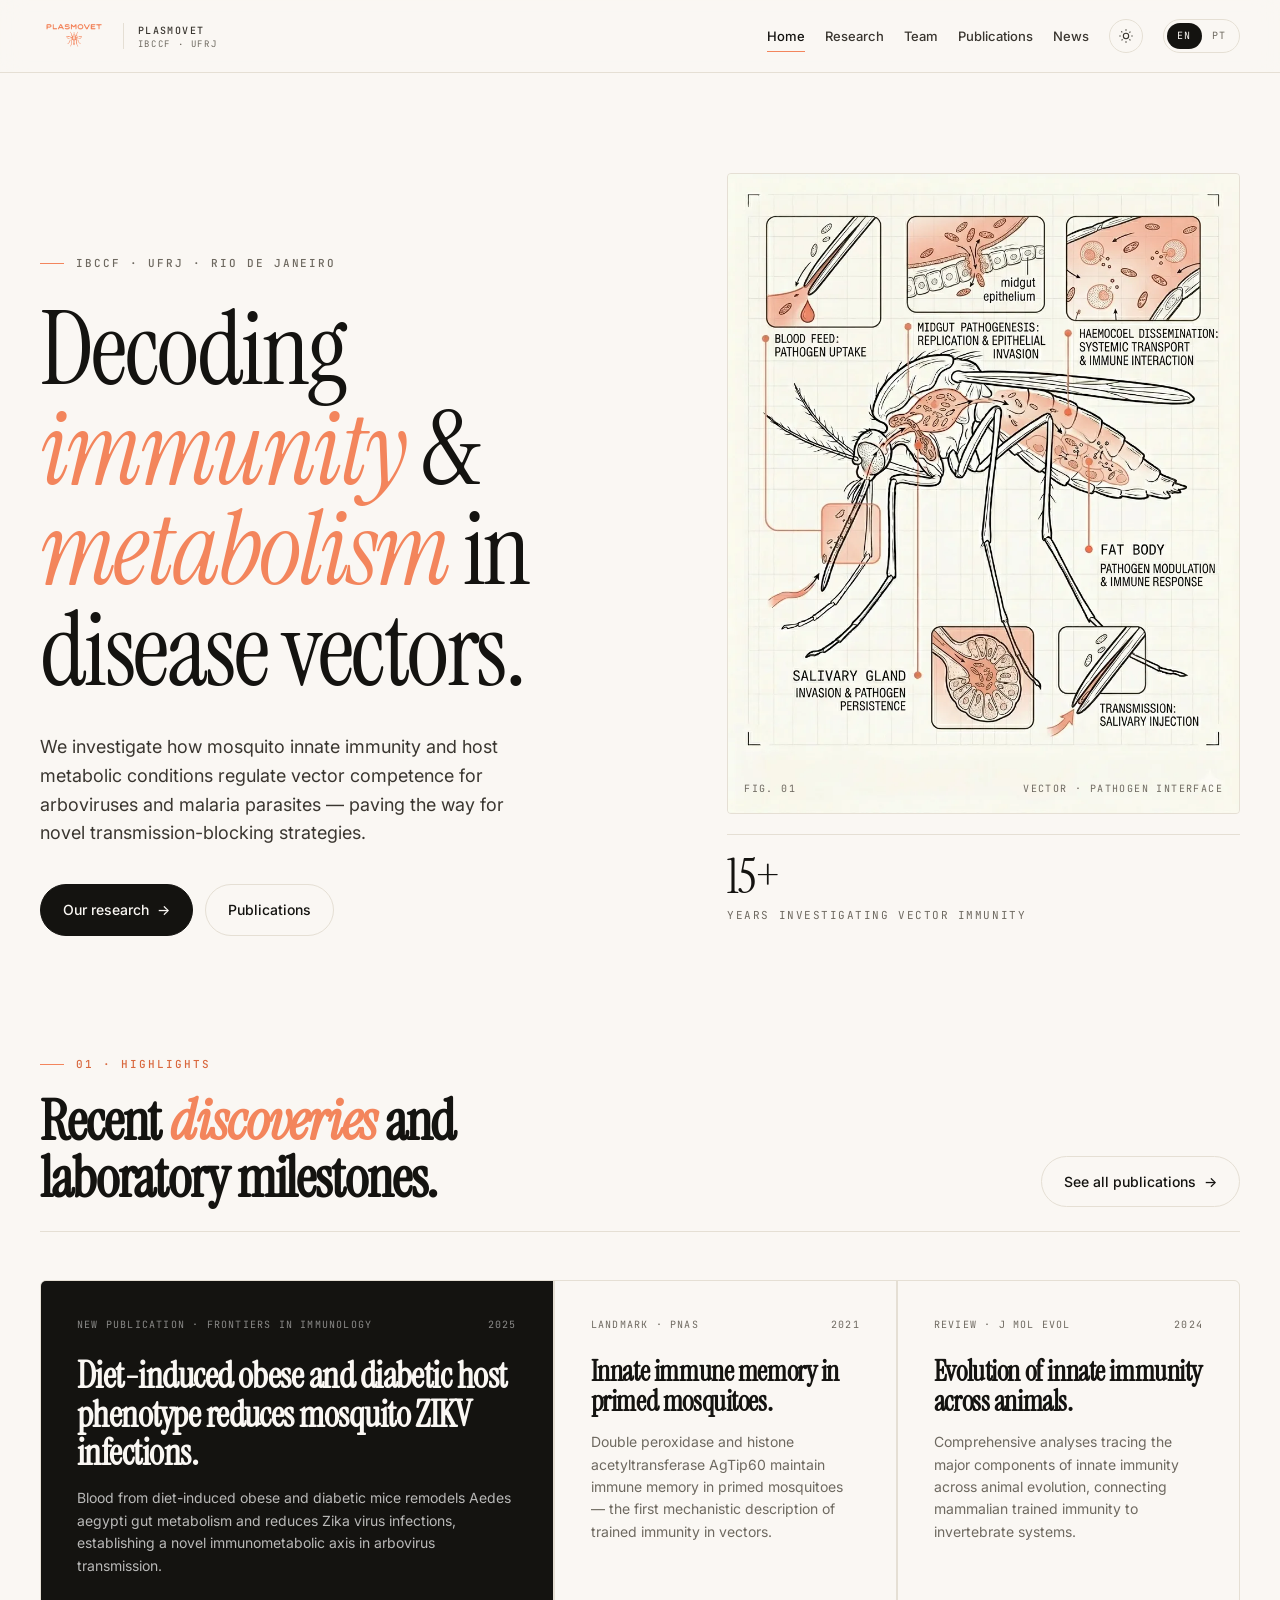
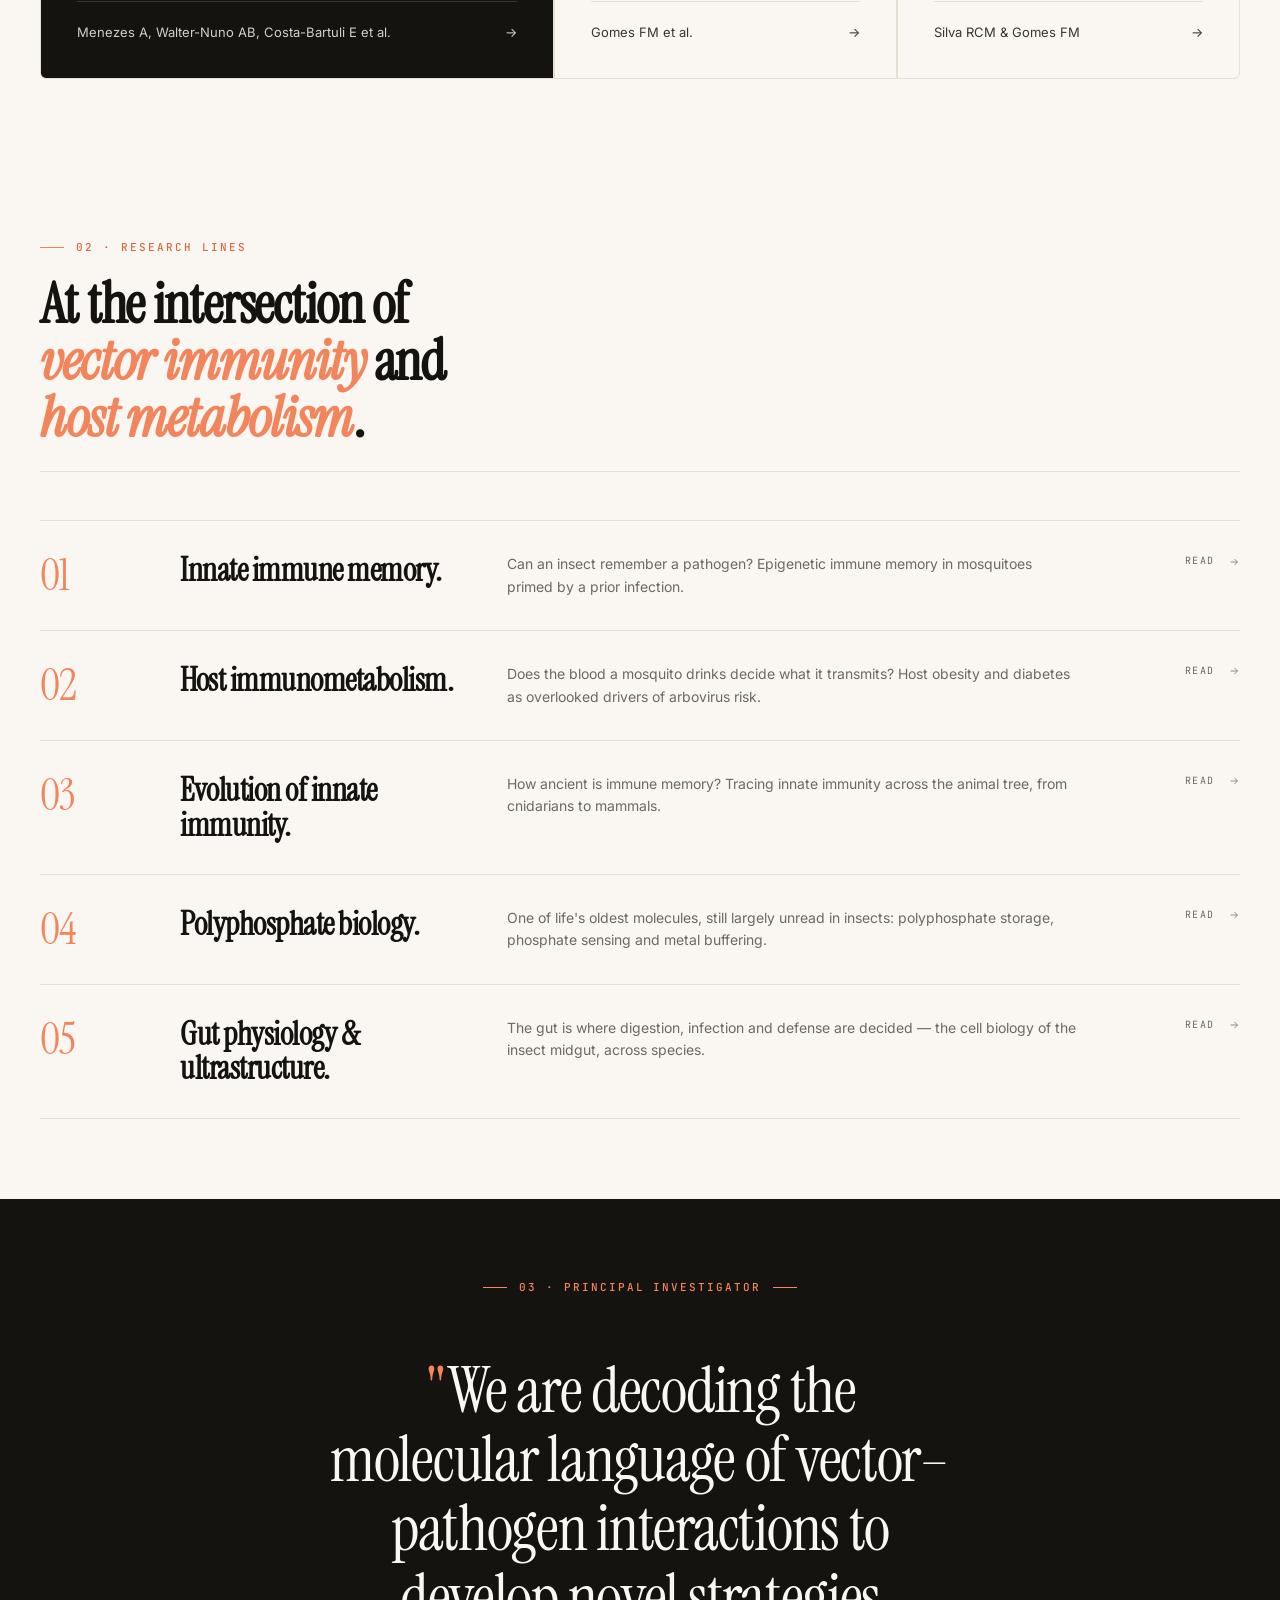
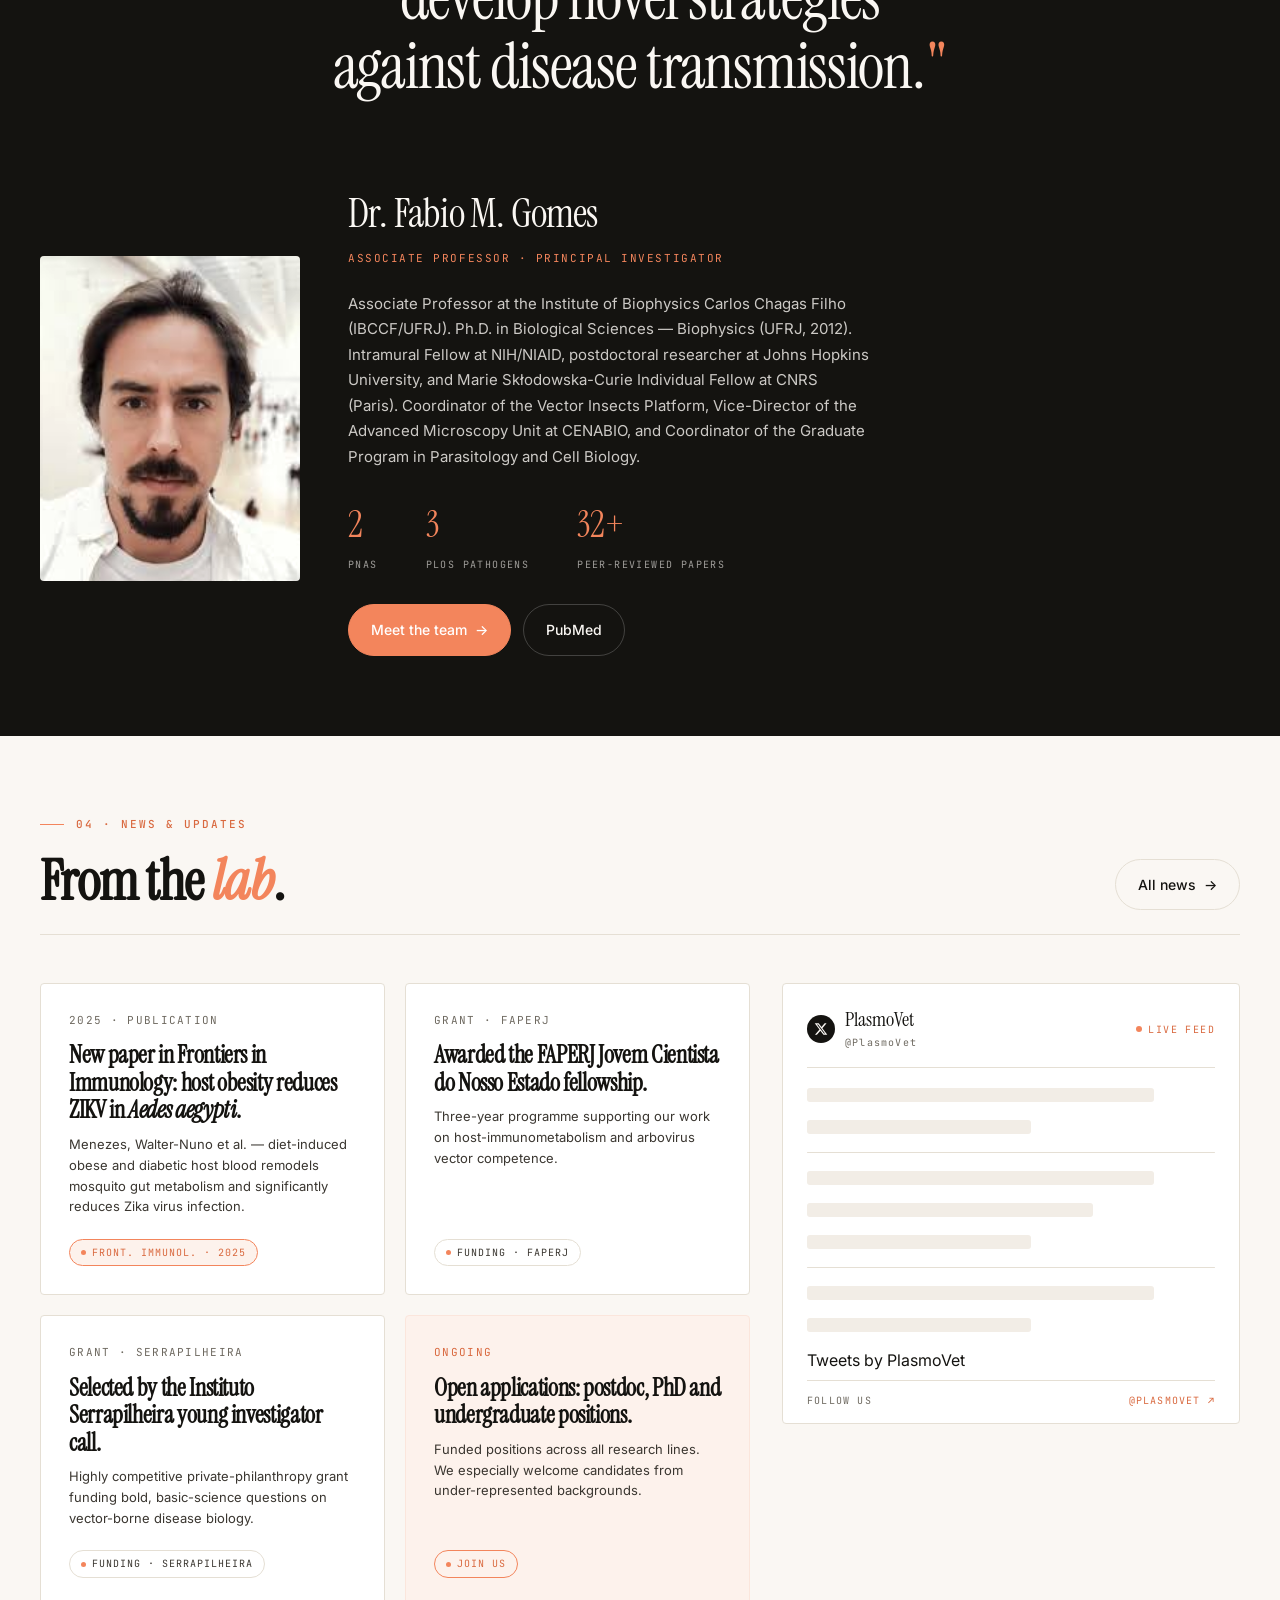
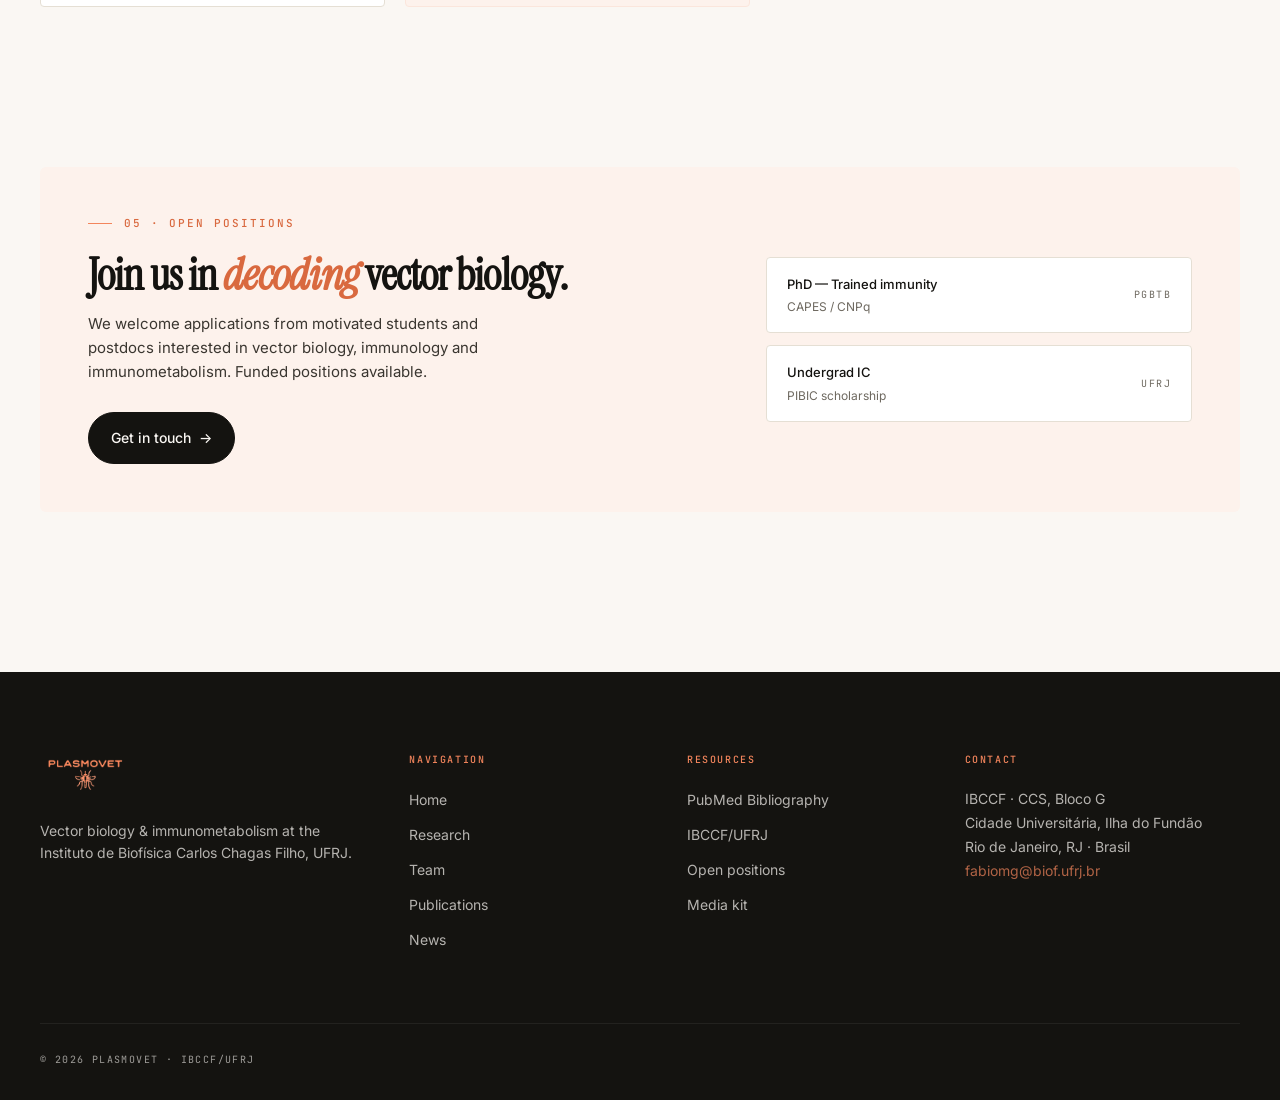
==== index.html @ 437b3b84 "Research lines: generalize to mosquitoes, add per-theme references - Replace Anopheles framing with " ====
<!DOCTYPE html>
<html lang="en">
<head>
<meta charset="utf-8"/>
<script>(function(){try{var t=localStorage.getItem('plasmovet_theme');if(t!=='light'&&t!=='dark')t=window.matchMedia('(prefers-color-scheme: dark)').matches?'dark':'light';document.documentElement.setAttribute('data-theme',t);}catch(e){}document.documentElement.classList.add('js');})();</script>
<meta name="viewport" content="width=device-width, initial-scale=1.0"/>
<title>PlasmoVet — Vector Biology & Immunometabolism</title>
<link rel="preconnect" href="https://fonts.googleapis.com">
<link rel="preconnect" href="https://fonts.gstatic.com" crossorigin>
<link href="https://fonts.googleapis.com/css2?family=Instrument+Serif:ital@0;1&family=Inter:wght@300;400;500;600;700&family=JetBrains+Mono:wght@400;500&display=swap" rel="stylesheet">
<link rel="stylesheet" href="style.css">
<style>
/* Home-specific */
.hero { padding-top: 100px; padding-bottom: 40px; }
.hero-art-inner { position: absolute; inset: 0; }
.hero-diagram { width: 100%; height: 100%; }

.highlight-grid { display: grid; grid-template-columns: 1.5fr 1fr 1fr; gap: 2px; background: var(--line); border: 1px solid var(--line); border-radius: 6px; overflow: hidden; }
.highlight-grid > * { background: var(--paper); padding: 36px; display: flex; flex-direction: column; min-height: 360px; transition: background .3s ease; }
.highlight-grid > *:hover { background: var(--card); }
.highlight-grid .major { background: var(--ink); color: var(--paper); }
.highlight-grid .major:hover { background: var(--ink); }
.highlight-grid .major .chip { color: var(--coral); border-color: rgba(255,255,255,.2); background: transparent; }
.highlight-grid .major h3 { color: var(--paper); }
.highlight-grid .meta-row { display: flex; justify-content: space-between; font-family: 'JetBrains Mono', monospace; font-size: 10px; letter-spacing: 0.12em; text-transform: uppercase; color: var(--muted); margin-bottom: 24px; }
.highlight-grid .major .meta-row { color: rgba(255,255,255,.5); }
.highlight-grid h3 { font-family: 'Instrument Serif', serif; font-size: 28px; line-height: 1.08; letter-spacing: -0.015em; margin-bottom: 14px; }
.highlight-grid .major h3 { font-size: 36px; }
.highlight-grid p { font-size: 14px; color: var(--muted); line-height: 1.6; flex: 1; }
.highlight-grid .major p { color: rgba(255,255,255,.7); }
.highlight-grid .foot { margin-top: 24px; padding-top: 20px; border-top: 1px solid var(--line); font-size: 13px; color: var(--ink-2); display: flex; justify-content: space-between; align-items: center; }
.highlight-grid .major .foot { border-color: rgba(255,255,255,.15); color: rgba(255,255,255,.8); }
@media (max-width: 960px) { .highlight-grid { grid-template-columns: 1fr; } }

/* Research strips */
.research-strips { display: flex; flex-direction: column; }
.research-strip { display: grid; grid-template-columns: 100px 1fr 2fr 120px; gap: 40px; padding: 32px 0; border-top: 1px solid var(--line); align-items: start; transition: padding .3s ease; cursor: pointer; position: relative; }
.research-strip:last-child { border-bottom: 1px solid var(--line); }
.research-strip:hover { padding-left: 12px; }
.research-strip .num { font-family: 'Instrument Serif', serif; font-size: 44px; line-height: 1; color: var(--coral); letter-spacing: -0.02em; }
.research-strip h3 { font-family: 'Instrument Serif', serif; font-size: 32px; line-height: 1.08; letter-spacing: -0.015em; }
.research-strip p { font-size: 14px; color: var(--muted); line-height: 1.6; }
.research-strip .arrow-cell { text-align: right; font-family: 'JetBrains Mono', monospace; font-size: 10px; letter-spacing: 0.14em; text-transform: uppercase; color: var(--muted); }
.research-strip .arrow-cell svg { margin-left: 6px; transition: transform .2s ease; vertical-align: middle; }
.research-strip:hover .arrow-cell svg { transform: translateX(4px); color: var(--coral); }
@media (max-width: 900px) { .research-strip { grid-template-columns: 60px 1fr; gap: 20px; } .research-strip > *:nth-child(3), .research-strip > *:nth-child(4) { grid-column: 2; } }

/* PI section */
.pi-section { background: var(--ink); color: var(--paper); position: relative; overflow: hidden; }
.pi-section .quote-big {
  font-family: 'Instrument Serif', serif;
  font-size: clamp(36px, 5vw, 64px);
  line-height: 1.08; letter-spacing: -0.02em;
  max-width: 22ch; margin: 0 auto;
  text-align: center; color: var(--paper);
  padding: 40px 0;
}
.pi-section .quote-big em { color: var(--coral); font-style: italic; }
.pi-section .quote-big::before { content: '"'; color: var(--coral); }
.pi-section .quote-big::after { content: '"'; color: var(--coral); }
.pi-grid { display: grid; grid-template-columns: 260px 1fr; gap: 48px; align-items: center; margin-top: 40px; }
@media (max-width: 720px) { .pi-grid { grid-template-columns: 1fr; } }
.pi-photo { aspect-ratio: 4/5; border-radius: 4px; overflow: hidden; background: var(--ink-2); position: relative; }
.pi-photo svg { width: 100%; height: 100%; display: block; }
.pi-info .name { font-family: 'Instrument Serif', serif; font-size: 40px; letter-spacing: -0.02em; margin-bottom: 6px; }
.pi-info .title { font-family: 'JetBrains Mono', monospace; font-size: 11px; letter-spacing: 0.14em; text-transform: uppercase; color: var(--coral); margin-bottom: 24px; }
.pi-info p { font-size: 15px; line-height: 1.7; opacity: .8; max-width: 58ch; }
.pi-info .pi-meta { display: flex; gap: 48px; margin-top: 28px; flex-wrap: wrap; }
.pi-info .pi-meta div .num { font-family: 'Instrument Serif', serif; font-size: 36px; color: var(--coral); }
.pi-info .pi-meta div .lab { font-family: 'JetBrains Mono', monospace; font-size: 10px; letter-spacing: 0.14em; text-transform: uppercase; opacity: .6; margin-top: 4px; }

/* News */
.news-layout { display: grid; grid-template-columns: 1.55fr 1fr; gap: 32px; align-items: start; }
@media (max-width: 980px) { .news-layout { grid-template-columns: 1fr; } }
.news-grid { display: grid; grid-template-columns: repeat(2, 1fr); gap: 20px; }
@media (max-width: 640px) { .news-grid { grid-template-columns: 1fr; } }
.news-card { background: var(--card); border: 1px solid var(--line); border-radius: 4px; padding: 28px; transition: all .3s ease; display: flex; flex-direction: column; min-height: 260px; }

/* Twitter embed */
.twitter-panel {
  background: var(--card);
  border: 1px solid var(--line);
  border-radius: 4px;
  padding: 24px 24px 8px;
  position: relative;
  overflow: hidden;
}
.twitter-panel .tw-head {
  display: flex; justify-content: space-between; align-items: center;
  padding-bottom: 16px; margin-bottom: 12px;
  border-bottom: 1px solid var(--line);
}
.twitter-panel .tw-handle {
  display: flex; align-items: center; gap: 10px;
}
.twitter-panel .tw-handle .tw-ico {
  width: 28px; height: 28px; border-radius: 50%;
  background: var(--ink); color: var(--paper);
  display: flex; align-items: center; justify-content: center;
}
.twitter-panel .tw-handle .tw-name {
  font-family: 'Instrument Serif', serif; font-size: 20px; line-height: 1;
}
.twitter-panel .tw-handle .tw-at {
  font-family: 'JetBrains Mono', monospace; font-size: 10px;
  letter-spacing: 0.12em; color: var(--muted); margin-top: 2px; display: block;
}
.twitter-panel .tw-live {
  display: inline-flex; align-items: center; gap: 6px;
  font-family: 'JetBrains Mono', monospace; font-size: 10px;
  letter-spacing: 0.14em; text-transform: uppercase; color: var(--coral-deep);
}
.twitter-panel .tw-live::before {
  content: ''; width: 6px; height: 6px; border-radius: 50%;
  background: var(--coral); box-shadow: 0 0 0 0 rgba(243,133,92,.6);
  animation: tw-pulse 2s ease-out infinite;
}
@keyframes tw-pulse {
  0% { box-shadow: 0 0 0 0 rgba(243,133,92,.6); }
  70% { box-shadow: 0 0 0 10px rgba(243,133,92,0); }
  100% { box-shadow: 0 0 0 0 rgba(243,133,92,0); }
}
.twitter-panel .tw-scroll {
  max-height: 560px; overflow-y: auto; overflow-x: hidden;
  margin: 0 -8px; padding: 0 8px;
  scrollbar-width: thin; scrollbar-color: var(--line) transparent;
}
.twitter-panel .tw-scroll::-webkit-scrollbar { width: 4px; }
.twitter-panel .tw-scroll::-webkit-scrollbar-thumb { background: var(--line); border-radius: 2px; }
.twitter-panel .tw-scroll twitterwidget,
.twitter-panel .tw-scroll iframe {
  max-width: 100% !important;
  width: 100% !important;
}
.twitter-panel .tw-fallback {
  padding: 20px 0; font-size: 13px; color: var(--muted); line-height: 1.6;
  text-align: center;
}
.twitter-panel .tw-foot {
  padding: 12px 0 6px;
  border-top: 1px solid var(--line);
  margin-top: 8px;
  display: flex; justify-content: space-between; align-items: center;
  font-family: 'JetBrains Mono', monospace; font-size: 10px;
  letter-spacing: 0.12em; text-transform: uppercase; color: var(--muted);
}
.twitter-panel .tw-foot a { color: var(--coral-deep); }
.twitter-panel .tw-foot a:hover { text-decoration: underline; }
/* Graceful loading skeleton */
.tw-skeleton {
  display: flex; flex-direction: column; gap: 18px; padding: 8px 0 16px;
}
.tw-skeleton .sk {
  background: var(--paper-2); border-radius: 3px; height: 14px;
  animation: sk-shimmer 1.8s ease-in-out infinite alternate;
}
.tw-skeleton .sk.short { width: 55%; }
.tw-skeleton .sk.med { width: 85%; }
.tw-skeleton .sk.hr { height: 1px; background: var(--line); animation: none; }
@keyframes sk-shimmer { from { opacity: .6; } to { opacity: 1; } }
.news-card:hover { border-color: var(--coral); transform: translateY(-2px); }
.news-card .date { font-family: 'JetBrains Mono', monospace; font-size: 11px; letter-spacing: 0.12em; text-transform: uppercase; color: var(--muted); margin-bottom: 12px; }
.news-card h4 { font-family: 'Instrument Serif', serif; font-size: 24px; line-height: 1.15; letter-spacing: -0.015em; margin-bottom: 10px; }
.news-card p { font-size: 13px; color: var(--ink-2); line-height: 1.6; }
.news-card .tag-row { margin-top: auto; padding-top: 20px; }

/* Affiliations */
.affils { display: flex; flex-wrap: wrap; justify-content: space-between; align-items: center; gap: 40px; padding: 32px 0; border-top: 1px solid var(--line); border-bottom: 1px solid var(--line); }
.affil { font-family: 'Instrument Serif', serif; font-size: 22px; color: var(--ink-2); letter-spacing: -0.01em; display: flex; flex-direction: column; gap: 2px; }
.affil small { font-family: 'JetBrains Mono', monospace; font-size: 9px; letter-spacing: 0.16em; text-transform: uppercase; color: var(--muted-2); font-weight: 500; }

/* Opportunities banner */
.opps { background: var(--coral-wash); border-radius: 6px; padding: 48px; display: grid; grid-template-columns: 1.5fr 1fr; gap: 40px; align-items: center; position: relative; overflow: hidden; }
.opps h3 { font-family: 'Instrument Serif', serif; font-size: clamp(32px, 4vw, 44px); line-height: 1.05; letter-spacing: -0.02em; }
.opps h3 em { color: var(--coral-deep); font-style: italic; }
.opps p { font-size: 15px; color: var(--ink-2); margin: 14px 0 0; line-height: 1.6; max-width: 46ch; }
.opps-list { display: flex; flex-direction: column; gap: 12px; }
.opps-list .opp { background: var(--card); padding: 16px 20px; border-radius: 4px; display: flex; justify-content: space-between; align-items: center; gap: 16px; border: 1px solid var(--line); }
.opps-list .opp .lbl { font-size: 13px; font-weight: 500; }
.opps-list .opp .loc { font-family: 'JetBrains Mono', monospace; font-size: 10px; letter-spacing: 0.14em; text-transform: uppercase; color: var(--muted); }
@media (max-width: 720px) { .opps { grid-template-columns: 1fr; padding: 32px; } }
</style>
</head>
<body>
<div id="nav-slot"></div>

<main>
  <section class="hero">
    <div class="container">
      <div class="hero-grid">
        <div>
          <div class="section-label">
            <span class="bar"></span>
            <span class="eyebrow" data-i18n-en="IBCCF · UFRJ · Rio de Janeiro" data-i18n-pt="IBCCF · UFRJ · Rio de Janeiro">IBCCF · UFRJ · Rio de Janeiro</span>
          </div>
          <h1 data-i18n-html
              data-i18n-en="Decoding <em>immunity</em> &amp; <em>metabolism</em> in disease vectors."
              data-i18n-pt="Decifrando <em>imunidade</em> e <em>metabolismo</em> em vetores de doenças.">
            Decoding <em>immunity</em> &amp; <em>metabolism</em> in disease vectors.
          </h1>
          <p class="lede"
             data-i18n-en="We investigate how mosquito innate immunity and host metabolic conditions regulate vector competence for arboviruses and malaria parasites — paving the way for novel transmission-blocking strategies."
             data-i18n-pt="Investigamos como a imunidade inata de mosquitos e as condições metabólicas do hospedeiro regulam a competência vetorial para arbovírus e parasitas da malária — abrindo caminho para novas estratégias de bloqueio de transmissão.">
            We investigate how mosquito innate immunity and host metabolic conditions regulate vector competence for arboviruses and malaria parasites — paving the way for novel transmission-blocking strategies.
          </p>
          <div class="hero-actions">
            <a href="research.html" class="btn btn-primary">
              <span data-i18n-en="Our research" data-i18n-pt="Nossa pesquisa">Our research</span>
              <span class="arrow">→</span>
            </a>
            <a href="publications.html" class="btn btn-ghost">
              <span data-i18n-en="Publications" data-i18n-pt="Publicações">Publications</span>
            </a>
          </div>
        </div>
        <div class="hero-meta">
          <div class="hero-art grain">
            <div class="hero-art-inner">
              <picture>
                <source srcset="assets/hero-mosquito.webp" type="image/webp"/>
                <img src="assets/hero-mosquito.png" alt="Vector–pathogen interface illustration" class="hero-diagram" width="800" height="1000" fetchpriority="high" style="width:100%;height:100%;object-fit:cover;object-position:center;display:block"/>
              </picture>
            </div>
            <div class="caption">
              <span>FIG. 01</span>
              <span>VECTOR · PATHOGEN INTERFACE</span>
            </div>
          </div>
          <div class="hero-stat">
            <div class="num">15+</div>
            <div class="label" data-i18n-en="Years investigating vector immunity" data-i18n-pt="Anos estudando imunidade de vetores">YEARS INVESTIGATING INSECT BIOLOGY AND IMMUNITY</div>
          </div>
        </div>
      </div>
    </div>
  </section>

  <!-- Affiliations -->
  <!-- Recent highlights -->
  <section>
    <div class="container">
      <div class="section-head">
        <div>
          <div class="section-label"><span class="bar"></span><span class="eyebrow coral" data-i18n-en="01 · Highlights" data-i18n-pt="01 · Destaques">01 · Highlights</span></div>
          <h2 data-i18n-html data-i18n-en="Recent <em>discoveries</em> and laboratory milestones." data-i18n-pt="Descobertas <em>recentes</em> e marcos do laboratório.">Recent <em>discoveries</em> and laboratory milestones.</h2>
        </div>
        <div class="right">
          <a href="publications.html" class="btn btn-ghost">
            <span data-i18n-en="See all publications" data-i18n-pt="Ver todas">See all publications</span>
            <span class="arrow">→</span>
          </a>
        </div>
      </div>

      <div class="highlight-grid">
        <article class="major">
          <div class="meta-row">
            <span>New publication · Frontiers in Immunology</span>
            <span>2025</span>
          </div>
          <h3 data-i18n-en="Diet-induced obese and diabetic host phenotype reduces mosquito ZIKV infections." data-i18n-pt="Fenótipo obeso e diabético induzido por dieta reduz infecções por ZIKV em mosquitos.">Diet-induced obese and diabetic host phenotype reduces mosquito ZIKV infections.</h3>
          <p data-i18n-en="Blood from diet-induced obese and diabetic mice remodels Aedes aegypti gut metabolism and reduces Zika virus infections, establishing a novel immunometabolic axis in arbovirus transmission."
             data-i18n-pt="O sangue de camundongos obesos e diabéticos remodela o metabolismo intestinal de Aedes aegypti e reduz infecções por Zika, estabelecendo um eixo imunometabólico inédito na transmissão.">Blood from diet-induced obese and diabetic mice remodels Aedes aegypti gut metabolism and reduces Zika virus infections, establishing a novel immunometabolic axis in arbovirus transmission.</p>
          <div class="foot">
            <span>Menezes A, Walter-Nuno AB, Costa-Bartuli E et al.</span>
            <span class="arrow">→</span>
          </div>
        </article>

        <article>
          <div class="meta-row">
            <span>Landmark · PNAS</span>
            <span>2021</span>
          </div>
          <h3 data-i18n-en="Innate immune memory in primed mosquitoes." data-i18n-pt="Memória imune inata em mosquitos sensibilizados.">Innate immune memory in primed mosquitoes.</h3>
          <p data-i18n-en="Double peroxidase and histone acetyltransferase AgTip60 maintain immune memory in primed mosquitoes — the first mechanistic description of trained immunity in vectors."
             data-i18n-pt="Dupla peroxidase e a histona acetiltransferase AgTip60 mantêm memória imune em mosquitos sensibilizados — a primeira descrição mecanística de imunidade treinada em vetores.">Double peroxidase and histone acetyltransferase AgTip60 maintain immune memory in primed mosquitoes — the first mechanistic description of trained immunity in vectors.</p>
          <div class="foot">
            <span>Gomes FM et al.</span>
            <span class="arrow">→</span>
          </div>
        </article>

        <article>
          <div class="meta-row">
            <span>Review · J Mol Evol</span>
            <span>2024</span>
          </div>
          <h3 data-i18n-en="Evolution of innate immunity across animals." data-i18n-pt="Evolução da imunidade inata nos animais.">Evolution of innate immunity across animals.</h3>
          <p data-i18n-en="Comprehensive analyses tracing the major components of innate immunity across animal evolution, connecting mammalian trained immunity to invertebrate systems."
             data-i18n-pt="Análises abrangentes rastreando os principais componentes da imunidade inata na evolução animal, conectando imunidade treinada mamária a sistemas de invertebrados.">Comprehensive analyses tracing the major components of innate immunity across animal evolution, connecting mammalian trained immunity to invertebrate systems.</p>
          <div class="foot">
            <span>Silva RCM & Gomes FM</span>
            <span class="arrow">→</span>
          </div>
        </article>
      </div>
    </div>
  </section>

  <!-- Research strips -->
  <section>
    <div class="container">
      <div class="section-head">
        <div>
          <div class="section-label"><span class="bar"></span><span class="eyebrow coral" data-i18n-en="02 · Research lines" data-i18n-pt="02 · Linhas de pesquisa">02 · Research lines</span></div>
          <h2 data-i18n-html data-i18n-en="At the intersection of <em>vector immunity</em> and <em>host metabolism</em>." data-i18n-pt="Na intersecção entre <em>imunidade vetorial</em> e <em>metabolismo do hospedeiro</em>.">At the intersection of <em>vector immunity</em> and <em>host metabolism</em>.</h2>
        </div>
      </div>

      <div class="research-strips">
        <a href="research.html" class="research-strip">
          <div class="num">01</div>
          <h3 data-i18n-en="Innate immune memory." data-i18n-pt="Memória imune inata.">Innate immune memory.</h3>
          <p data-i18n-en="Can an insect remember a pathogen? Epigenetic immune memory in mosquitoes primed by a prior infection."
             data-i18n-pt="Um inseto pode lembrar de um patógeno? Memória imune epigenética em mosquitos após uma infecção prévia.">Can an insect remember a pathogen? Epigenetic immune memory in mosquitoes primed by a prior infection.</p>
          <div class="arrow-cell"><span data-i18n-en="Read" data-i18n-pt="Ler">Read</span> <svg width="12" height="12" viewBox="0 0 24 24" fill="none" stroke="currentColor" stroke-width="1.5"><path d="M5 12h14M13 6l6 6-6 6"/></svg></div>
        </a>
        <a href="research.html" class="research-strip">
          <div class="num">02</div>
          <h3 data-i18n-en="Host immunometabolism." data-i18n-pt="Imunometabolismo do hospedeiro.">Host immunometabolism.</h3>
          <p data-i18n-en="Does the blood a mosquito drinks decide what it transmits? Host obesity and diabetes as overlooked drivers of arbovirus risk."
             data-i18n-pt="O sangue que o mosquito ingere decide o que ele transmite? Obesidade e diabetes do hospedeiro como fatores negligenciados no risco de arbovírus.">Does the blood a mosquito drinks decide what it transmits? Host obesity and diabetes as overlooked drivers of arbovirus risk.</p>
          <div class="arrow-cell"><span data-i18n-en="Read" data-i18n-pt="Ler">Read</span> <svg width="12" height="12" viewBox="0 0 24 24" fill="none" stroke="currentColor" stroke-width="1.5"><path d="M5 12h14M13 6l6 6-6 6"/></svg></div>
        </a>
        <a href="research.html" class="research-strip">
          <div class="num">03</div>
          <h3 data-i18n-en="Evolution of innate immunity." data-i18n-pt="Evolução da imunidade inata.">Evolution of innate immunity.</h3>
          <p data-i18n-en="How ancient is immune memory? Tracing innate immunity across the animal tree, from cnidarians to mammals."
             data-i18n-pt="Qual a idade da memória imune? Rastreando a imunidade inata pela árvore animal, de cnidários a mamíferos.">How ancient is immune memory? Tracing innate immunity across the animal tree, from cnidarians to mammals.</p>
          <div class="arrow-cell"><span data-i18n-en="Read" data-i18n-pt="Ler">Read</span> <svg width="12" height="12" viewBox="0 0 24 24" fill="none" stroke="currentColor" stroke-width="1.5"><path d="M5 12h14M13 6l6 6-6 6"/></svg></div>
        </a>
        <a href="research.html" class="research-strip">
          <div class="num">04</div>
          <h3 data-i18n-en="Polyphosphate biology." data-i18n-pt="Biologia do polifosfato.">Polyphosphate biology.</h3>
          <p data-i18n-en="One of life's oldest molecules, still largely unread in insects: polyphosphate storage, phosphate sensing and metal buffering."
             data-i18n-pt="Uma das moléculas mais antigas da vida, ainda pouco compreendida em insetos: armazenamento de polifosfato, sensoriamento de fosfato e tamponamento de metais.">One of life's oldest molecules, still largely unread in insects: polyphosphate storage, phosphate sensing and metal buffering.</p>
          <div class="arrow-cell"><span data-i18n-en="Read" data-i18n-pt="Ler">Read</span> <svg width="12" height="12" viewBox="0 0 24 24" fill="none" stroke="currentColor" stroke-width="1.5"><path d="M5 12h14M13 6l6 6-6 6"/></svg></div>
        </a>
        <a href="research.html" class="research-strip">
          <div class="num">05</div>
          <h3 data-i18n-en="Gut physiology & ultrastructure." data-i18n-pt="Fisiologia e ultraestrutura intestinal.">Gut physiology &amp; ultrastructure.</h3>
          <p data-i18n-en="The gut is where digestion, infection and defense are decided — the cell biology of the insect midgut, across species."
             data-i18n-pt="O intestino é onde digestão, infecção e defesa se decidem — a biologia celular do intestino médio de insetos, entre espécies.">The gut is where digestion, infection and defense are decided — the cell biology of the insect midgut, across species.</p>
          <div class="arrow-cell"><span data-i18n-en="Read" data-i18n-pt="Ler">Read</span> <svg width="12" height="12" viewBox="0 0 24 24" fill="none" stroke="currentColor" stroke-width="1.5"><path d="M5 12h14M13 6l6 6-6 6"/></svg></div>
        </a>
      </div>
    </div>
  </section>

  <!-- PI section -->
  <section class="pi-section">
    <div class="container">
      <div class="section-label" style="justify-content:center">
        <span class="bar" style="background:var(--coral)"></span>
        <span class="eyebrow" style="color:var(--coral)" data-i18n-en="03 · Principal investigator" data-i18n-pt="03 · Pesquisador principal">03 · Principal investigator</span>
        <span class="bar" style="background:var(--coral)"></span>
      </div>
      <div class="quote-big"
           data-i18n-en="We are decoding the molecular language of vector–pathogen interactions to develop novel strategies against disease transmission."
           data-i18n-pt="Decifrando a linguagem molecular das interações vetor–patógeno para desenvolver novas estratégias contra a transmissão de doenças.">
        We are decoding the molecular language of vector–pathogen interactions to develop novel strategies against disease transmission.
      </div>

      <div class="pi-grid">
        <div class="pi-photo">
          <img src="assets/pi-photo.jpeg" alt="Dr. Fabio M. Gomes" loading="lazy" decoding="async" style="width:100%;height:100%;object-fit:cover;display:block;filter:saturate(0.85) contrast(1.05);"/>
        </div>
        <div class="pi-info">
          <div class="name">Dr. Fabio M. Gomes</div>
          <div class="title" data-i18n-en="Associate Professor · Principal Investigator" data-i18n-pt="Professor Associado · Pesquisador Principal">Associate Professor · Principal Investigator</div>
          <p data-i18n-en="Associate Professor at the Institute of Biophysics Carlos Chagas Filho (IBCCF/UFRJ). Ph.D. in Biological Sciences — Biophysics (UFRJ, 2012). Intramural Fellow at NIH/NIAID, postdoctoral researcher at Johns Hopkins University, and Marie Skłodowska-Curie Individual Fellow at CNRS (Paris). Coordinator of the Vector Insects Platform, Vice-Director of the Advanced Microscopy Unit at CENABIO, and Coordinator of the Graduate Program in Parasitology and Cell Biology."
             data-i18n-pt="Professor Adjunto no Instituto de Biofísica Carlos Chagas Filho (IBCCF/UFRJ). Doutor em Ciências Biológicas — Biofísica (UFRJ, 2012). Intramural Fellow no NIH/NIAID, pós-doutorando na Johns Hopkins University e Marie Skłodowska-Curie Individual Fellow no CNRS (Paris). Coordenador da Plataforma de Insetos Vetores, Vice-Diretor da Unidade de Microscopia Avançada do CENABIO e Coordenador do Programa de Parasitologia e Biologia Celular.">Associate Professor at IBCCF/UFRJ. Ph.D. in Biological Sciences — Biophysics (UFRJ, 2012). Intramural Fellow at NIH/NIAID, postdoctoral researcher at Johns Hopkins, and Marie Skłodowska-Curie Fellow at CNRS (Paris). Coordinator of the Vector Insects Platform, Vice-Director of the Advanced Microscopy Unit at CENABIO.</p>
          <div class="pi-meta">
            <div><div class="num">2</div><div class="lab">PNAS</div></div>
            <div><div class="num">3</div><div class="lab">PLoS Pathogens</div></div>
            <div><div class="num">35+</div><div class="lab" data-i18n-en="Peer-reviewed papers" data-i18n-pt="Artigos revisados">Peer-reviewed papers</div></div>
          </div>
          <div style="margin-top:32px;display:flex;gap:12px;flex-wrap:wrap">
            <a href="team.html" class="btn btn-coral"><span data-i18n-en="Meet the team" data-i18n-pt="Conheça a equipe">Meet the team</span> <span class="arrow">→</span></a>
            <a href="https://www.ncbi.nlm.nih.gov/myncbi/fabio.gomes.2/bibliography/public/" target="_blank" class="btn btn-ghost" style="background:transparent;border-color:rgba(255,255,255,.2);color:var(--paper)">PubMed</a>
          </div>
        </div>
      </div>
    </div>
  </section>

  <!-- News -->
  <section>
    <div class="container">
      <div class="section-head">
        <div>
          <div class="section-label"><span class="bar"></span><span class="eyebrow coral" data-i18n-en="04 · News &amp; updates" data-i18n-pt="04 · Notícias e atualizações">04 · News &amp; updates</span></div>
          <h2 data-i18n-html data-i18n-en="From the <em>lab</em>." data-i18n-pt="Do <em>laboratório</em>.">From the <em>lab</em>.</h2>
        </div>
        <div class="right">
          <a href="news.html" class="btn btn-ghost"><span data-i18n-en="All news" data-i18n-pt="Todas as notícias">All news</span> <span class="arrow">→</span></a>
        </div>
      </div>

      <div class="news-layout">
        <div class="news-grid">
          <article class="news-card">
            <div class="date" data-i18n-en="2025 · PUBLICATION" data-i18n-pt="2025 · PUBLICAÇÃO">2025 · PUBLICATION</div>
            <h4 data-i18n-html data-i18n-en="New paper in Frontiers in Immunology: host obesity reduces ZIKV in <em>Aedes aegypti</em>." data-i18n-pt="Novo artigo na Frontiers in Immunology: obesidade do hospedeiro reduz ZIKV em <em>Aedes aegypti</em>.">New paper in Frontiers in Immunology: host obesity reduces ZIKV in <em>Aedes aegypti</em>.</h4>
            <p data-i18n-en="Menezes, Walter-Nuno et al. — diet-induced obese and diabetic host blood remodels mosquito gut metabolism and significantly reduces Zika virus infection."
               data-i18n-pt="Menezes, Walter-Nuno et al. — sangue de hospedeiro obeso e diabético induzido por dieta remodela o metabolismo intestinal do mosquito e reduz infecções por Zika.">Menezes, Walter-Nuno et al. — diet-induced obese and diabetic host blood remodels mosquito gut metabolism and significantly reduces Zika virus infection.</p>
            <div class="tag-row"><span class="chip coral"><span class="chip-dot"></span><span data-i18n-en="Front. Immunol. · 2025" data-i18n-pt="Front. Immunol. · 2025">Front. Immunol. · 2025</span></span></div>
          </article>
          <article class="news-card">
            <div class="date" data-i18n-en="GRANT · FAPERJ" data-i18n-pt="GRANT · FAPERJ">GRANT · FAPERJ</div>
            <h4 data-i18n-en="Awarded the FAPERJ Jovem Cientista do Nosso Estado fellowship." data-i18n-pt="Contemplado com a bolsa FAPERJ Jovem Cientista do Nosso Estado.">Awarded the FAPERJ Jovem Cientista do Nosso Estado fellowship.</h4>
            <p data-i18n-en="Three-year programme supporting our work on host-immunometabolism and arbovirus vector competence."
               data-i18n-pt="Programa de três anos apoiando nosso trabalho em imunometabolismo do hospedeiro e competência vetorial para arbovírus.">Three-year programme supporting our work on host-immunometabolism and arbovirus vector competence.</p>
            <div class="tag-row"><span class="chip"><span class="chip-dot"></span><span data-i18n-en="Funding · FAPERJ" data-i18n-pt="Financiamento · FAPERJ">Funding · FAPERJ</span></span></div>
          </article>
          <article class="news-card">
            <div class="date" data-i18n-en="GRANT · SERRAPILHEIRA" data-i18n-pt="GRANT · SERRAPILHEIRA">GRANT · SERRAPILHEIRA</div>
            <h4 data-i18n-en="Selected by the Instituto Serrapilheira young investigator call." data-i18n-pt="Selecionado pela chamada de jovem pesquisador do Instituto Serrapilheira.">Selected by the Instituto Serrapilheira young investigator call.</h4>
            <p data-i18n-en="Highly competitive private-philanthropy grant funding bold, basic-science questions on vector-borne disease biology."
               data-i18n-pt="Edital altamente competitivo de filantropia privada, financiando questões ousadas de ciência básica em biologia de doenças transmitidas por vetores.">Highly competitive private-philanthropy grant funding bold, basic-science questions on vector-borne disease biology.</p>
            <div class="tag-row"><span class="chip"><span class="chip-dot"></span><span data-i18n-en="Funding · Serrapilheira" data-i18n-pt="Financiamento · Serrapilheira">Funding · Serrapilheira</span></span></div>
          </article>
          <article class="news-card" style="background:var(--coral-wash);border-color:var(--coral-soft)">
            <div class="date" style="color:var(--coral-deep)" data-i18n-en="ONGOING" data-i18n-pt="EM CURSO">ONGOING</div>
            <h4 data-i18n-en="Open applications: postdoc, PhD and undergraduate positions." data-i18n-pt="Candidaturas abertas: pós-doc, doutorado e iniciação científica.">Open applications: postdoc, PhD and undergraduate positions.</h4>
            <p data-i18n-en="Funded positions across all research lines. We especially welcome candidates from under-represented backgrounds."
               data-i18n-pt="Posições com bolsa em todas as linhas de pesquisa. Especial acolhimento a candidatos de grupos sub-representados.">Funded positions across all research lines. We especially welcome candidates from under-represented backgrounds.</p>
            <div class="tag-row"><span class="chip coral"><span class="chip-dot"></span><span data-i18n-en="Join us" data-i18n-pt="Junte-se">Join us</span></span></div>
          </article>
        </div>

        <aside class="twitter-panel" aria-label="PlasmoVet on X/Twitter">
          <div class="tw-head">
            <div class="tw-handle">
              <span class="tw-ico" aria-hidden="true">
                <svg width="14" height="14" viewBox="0 0 24 24" fill="currentColor"><path d="M18.244 2.25h3.308l-7.227 8.26 8.502 11.24H16.17l-5.214-6.817L4.99 21.75H1.68l7.73-8.835L1.254 2.25H8.08l4.713 6.231zm-1.161 17.52h1.833L7.084 4.126H5.117z"/></svg>
              </span>
              <span>
                <span class="tw-name">PlasmoVet</span>
                <span class="tw-at">@PlasmoVet</span>
              </span>
            </div>
            <span class="tw-live" data-i18n-en="Live feed" data-i18n-pt="Ao vivo">Live feed</span>
          </div>

          <div class="tw-scroll" id="tw-scroll">
            <div class="tw-skeleton" id="tw-skeleton" aria-hidden="true">
              <div class="sk med"></div><div class="sk short"></div><div class="sk hr"></div>
              <div class="sk med"></div><div class="sk" style="width:70%"></div><div class="sk short"></div><div class="sk hr"></div>
              <div class="sk med"></div><div class="sk short"></div>
            </div>
            <a class="twitter-timeline"
               data-chrome="noheader nofooter noborders transparent"
               data-tweet-limit="4"
               data-theme="light"
               data-link-color="#D9693F"
               data-dnt="true"
               href="https://twitter.com/PlasmoVet?ref_src=twsrc%5Etfw">Tweets by PlasmoVet</a>
          </div>
          <!-- Fallback post previews (shown if widget fails / account blocked by browser) -->
          <template id="tw-fallback-posts">
            <div style="display:flex;flex-direction:column;gap:16px;padding:8px 0 16px">
              <article style="padding-bottom:16px;border-bottom:1px solid var(--line)">
                <div style="font-family:'JetBrains Mono',monospace;font-size:10px;letter-spacing:.12em;text-transform:uppercase;color:var(--muted);margin-bottom:8px">Mar 2026</div>
                <p style="font-size:13px;line-height:1.55;color:var(--ink-2)">🦟 Thrilled to share our newest paper in <em>Frontiers in Immunology</em>: diet-induced obesity reshapes mosquito gut metabolism and reduces Zika infections. A new immunometabolic axis in arbovirus transmission. <a href="#" style="color:var(--coral-deep)">#VectorBiology</a></p>
              </article>
              <article style="padding-bottom:16px;border-bottom:1px solid var(--line)">
                <div style="font-family:'JetBrains Mono',monospace;font-size:10px;letter-spacing:.12em;text-transform:uppercase;color:var(--muted);margin-bottom:8px">Feb 2026</div>
                <p style="font-size:13px;line-height:1.55;color:var(--ink-2)">Congratulations to Amanda Menezes on defending her PhD thesis with distinction! 👏 The first chapter is out, two more coming soon. <a href="#" style="color:var(--coral-deep)">#PhDLife</a></p>
              </article>
              <article>
                <div style="font-family:'JetBrains Mono',monospace;font-size:10px;letter-spacing:.12em;text-transform:uppercase;color:var(--muted);margin-bottom:8px">Jan 2026</div>
                <p style="font-size:13px;line-height:1.55;color:var(--ink-2)">New @FAPERJ grant awarded! 4 years to dig deeper into host metabolism × arbovirus vector competence. Stay tuned — open positions announced soon. <a href="#" style="color:var(--coral-deep)">#Science</a> <a href="#" style="color:var(--coral-deep)">#Brazil</a></p>
              </article>
            </div>
          </template>

          <div class="tw-foot">
            <span data-i18n-en="Follow us" data-i18n-pt="Siga-nos">Follow us</span>
            <a href="https://twitter.com/PlasmoVet" target="_blank" rel="noopener">@PlasmoVet ↗</a>
          </div>
        </aside>
      </div>
    </div>
  </section>

  <!-- Opportunities -->
  <section>
    <div class="container">
      <div class="opps">
        <div>
          <div class="section-label"><span class="bar"></span><span class="eyebrow coral" data-i18n-en="05 · Open positions" data-i18n-pt="05 · Oportunidades">05 · Open positions</span></div>
          <h3 data-i18n-html data-i18n-en="Join us in <em>decoding</em> vector biology." data-i18n-pt="Junte-se a nós para <em>decifrar</em> a biologia dos vetores.">Join us in <em>decoding</em> vector biology.</h3>
          <p data-i18n-en="We welcome applications from motivated students and postdocs interested in vector biology, immunology and immunometabolism. Funded positions available."
             data-i18n-pt="Recebemos candidaturas de estudantes e pós-docs motivados com interesse em biologia de vetores, imunologia e imunometabolismo. Posições com bolsa disponíveis.">We welcome applications from motivated students and postdocs interested in vector biology, immunology and immunometabolism. Funded positions available.</p>
          <div style="margin-top:28px"><a href="mailto:fabiomg@biof.ufrj.br" class="btn btn-primary"><span data-i18n-en="Get in touch" data-i18n-pt="Entrar em contato">Get in touch</span> <span class="arrow">→</span></a></div>
        </div>
        <div class="opps-list">
          <div class="opp">
            <div>
              <div class="lbl" data-i18n-en="PhD — Trained immunity" data-i18n-pt="Doutorado — Imunidade treinada">PhD — Trained immunity</div>
              <div style="font-size:12px;color:var(--muted);margin-top:4px" data-i18n-en="CAPES / CNPq" data-i18n-pt="CAPES / CNPq">CAPES / CNPq</div>
            </div>
            <div class="loc">PGBTB</div>
          </div>
          <div class="opp">
            <div>
              <div class="lbl" data-i18n-en="Undergrad IC" data-i18n-pt="Iniciação científica">Undergrad IC</div>
              <div style="font-size:12px;color:var(--muted);margin-top:4px" data-i18n-en="PIBIC scholarship" data-i18n-pt="Bolsa PIBIC">PIBIC scholarship</div>
            </div>
            <div class="loc">UFRJ</div>
          </div>
        </div>
      </div>
    </div>
  </section>
</main>

<div id="footer-slot"></div>

<script src="chrome.js"></script>
<script async src="https://platform.twitter.com/widgets.js" charset="utf-8"></script>
<script>
  renderChrome('home');
  // Hide skeleton once the Twitter iframe renders; also handle reflow on lang toggle
  (function initTwitter() {
    const scroll = document.getElementById('tw-scroll');
    const skeleton = document.getElementById('tw-skeleton');
    if (!scroll || !skeleton) return;
    // When the widget injects an iframe, fade out the skeleton
    const mo = new MutationObserver(() => {
      if (scroll.querySelector('iframe')) {
        skeleton.style.transition = 'opacity .3s ease';
        skeleton.style.opacity = '0';
        setTimeout(() => { skeleton.remove(); mo.disconnect(); }, 350);
      }
    });
    mo.observe(scroll, { childList: true, subtree: true });
    // Hard timeout: if widget fails (blocked, no tweets visible, etc), render fallback preview posts
    setTimeout(() => {
      if (!scroll.querySelector('iframe')) {
        const tpl = document.getElementById('tw-fallback-posts');
        const lang = (localStorage.getItem('plasmovet_lang') || 'en');
        const note = document.createElement('div');
        note.className = 'tw-fallback';
        note.style.padding = '8px 0 12px';
        note.style.textAlign = 'left';
        note.innerHTML = (lang === 'pt'
          ? 'Prévia dos últimos posts. Veja tudo em '
          : 'Recent post previews. See more on ')
          + '<a href="https://twitter.com/PlasmoVet" target="_blank" rel="noopener" style="color:var(--coral-deep)">@PlasmoVet ↗</a>';
        skeleton.replaceWith(note);
        if (tpl) scroll.appendChild(tpl.content.cloneNode(true));
        mo.disconnect();
      }
    }, 6000);
  })();
</script>
</body>
</html>
---- style.css ----
/* ============================================
   PLASMOVET · V1 EDITORIAL
   Paleta da logo: coral #F3855C
   Tipografia: Instrument Serif (display) + Inter (body) + JetBrains Mono (labels)
   ============================================ */

:root {
  --coral: #F3855C;
  --coral-deep: #D9693F;
  --coral-soft: #FBE6DC;
  --coral-wash: #FDF2EC;
  --ink: #141310;
  --ink-2: #3A3630;
  --paper: #FAF7F3;
  --paper-2: #F2EDE6;
  --line: #E5DFD4;
  --line-soft: #EFEAE1;
  --muted: #6E6960;
  --muted-2: #9A9488;
  --card: #ffffff;
}

* { box-sizing: border-box; margin: 0; padding: 0; }
html { scroll-behavior: smooth; }
body {
  background: var(--paper);
  color: var(--ink);
  font-family: 'Inter', -apple-system, BlinkMacSystemFont, sans-serif;
  font-size: 16px;
  line-height: 1.55;
  -webkit-font-smoothing: antialiased;
  text-rendering: optimizeLegibility;
}

img { max-width: 100%; display: block; }
a { color: inherit; text-decoration: none; }

.serif { font-family: 'Instrument Serif', 'Times New Roman', serif; font-weight: 400; letter-spacing: -0.015em; }
.mono { font-family: 'JetBrains Mono', ui-monospace, monospace; }
.eyebrow {
  font-family: 'JetBrains Mono', ui-monospace, monospace;
  font-size: 11px;
  letter-spacing: 0.18em;
  text-transform: uppercase;
  color: var(--muted);
  font-weight: 500;
}
.eyebrow.coral { color: var(--coral-deep); }

.container { max-width: 1320px; margin: 0 auto; padding: 0 40px; }
.container-narrow { max-width: 920px; margin: 0 auto; padding: 0 40px; }
@media (max-width: 640px) {
  .container, .container-narrow { padding: 0 24px; }
}

/* ===== NAV ===== */
.nav {
  position: sticky; top: 0; z-index: 50;
  background: rgba(250,247,243,.85);
  backdrop-filter: blur(12px);
  border-bottom: 1px solid var(--line);
}
.nav-inner {
  display: flex; justify-content: space-between; align-items: center;
  padding: 18px 40px; max-width: 1320px; margin: 0 auto;
}
@media (max-width: 640px) { .nav-inner { padding: 14px 24px; } }
.brand {
  display: flex; align-items: center; gap: 10px;
  font-family: 'Instrument Serif', serif; font-size: 22px;
  letter-spacing: -0.01em;
}
.brand .mark {
  width: 28px; height: 28px;
  display: flex; align-items: center; justify-content: center;
  color: var(--coral);
}
.brand .mark svg { width: 100%; height: 100%; }
.brand small { font-family: 'JetBrains Mono', monospace; font-size: 9px; letter-spacing: 0.18em; text-transform: uppercase; color: var(--muted); display: block; line-height: 1; margin-top: 2px; }
.brand-text { display: flex; flex-direction: column; }

.nav-links { display: flex; align-items: center; gap: 20px; }
.nav-links a {
  font-size: 13px; color: var(--ink-2); font-weight: 500;
  position: relative; padding: 4px 0;
  transition: color .2s ease;
  white-space: nowrap;
}
.nav-links a:hover { color: var(--ink); }
.nav-links a.active { color: var(--ink); }
.nav-links a.active::after {
  content: ''; position: absolute; left: 0; right: 0; bottom: -2px;
  height: 1px; background: var(--coral);
}
.lang-toggle {
  display: flex; align-items: center; gap: 0;
  border: 1px solid var(--line); border-radius: 100px; padding: 3px; font-family: 'JetBrains Mono', monospace;
}
.lang-toggle button {
  background: none; border: 0; padding: 5px 10px; font: inherit;
  font-size: 10px; letter-spacing: 0.12em; color: var(--muted); cursor: pointer;
  border-radius: 100px; transition: all .2s ease;
}
.lang-toggle button.on { background: var(--ink); color: var(--paper); }
.nav-cta {
  padding: 10px 18px; background: var(--ink); color: var(--paper);
  border-radius: 100px; font-size: 13px; font-weight: 500;
  transition: background .2s ease;
}
.nav-cta:hover { background: var(--coral-deep); }

.menu-btn { display: none; background: none; border: 0; cursor: pointer; color: var(--ink); padding: 6px; }
@media (max-width: 780px) {
  .nav-links a:not(.nav-cta), .lang-toggle { display: none; }
  .menu-btn { display: flex; }
}

/* Mobile menu overlay */
.mobile-menu {
  position: fixed; inset: 0; background: var(--paper);
  z-index: 100; display: flex; flex-direction: column;
  padding: 80px 32px 32px; gap: 32px;
  transform: translateY(-100%); transition: transform .35s cubic-bezier(.6,0,.3,1);
  visibility: hidden;
}
.mobile-menu.open { transform: translateY(0); visibility: visible; }
.mobile-close { position: absolute; top: 18px; right: 24px; background: none; border: 0; cursor: pointer; color: var(--ink); padding: 10px; }
.mobile-links { display: flex; flex-direction: column; gap: 4px; }
.mobile-links a {
  font-family: 'Instrument Serif', serif; font-size: 40px; letter-spacing: -0.02em;
  color: var(--ink); padding: 10px 0; border-bottom: 1px solid var(--line);
  line-height: 1.1;
}
.mobile-links a:hover, .mobile-links a:active { color: var(--coral); }
.mobile-lang { display: flex; gap: 0; margin-top: auto; border: 1px solid var(--line); border-radius: 100px; padding: 4px; align-self: flex-start; font-family: 'JetBrains Mono', monospace; }
.mobile-lang button { background: none; border: 0; padding: 8px 16px; font: inherit; font-size: 11px; letter-spacing: 0.14em; color: var(--muted); cursor: pointer; border-radius: 100px; }
.mobile-lang button.on { background: var(--ink); color: var(--paper); }

/* ===== HERO ===== */
.hero { padding: 80px 0 60px; position: relative; overflow: hidden; }
.hero-grid { display: grid; grid-template-columns: 1.2fr 1fr; gap: 72px; align-items: end; }
@media (max-width: 960px) { .hero-grid { grid-template-columns: 1fr; gap: 48px; } }
.hero h1 {
  font-family: 'Instrument Serif', serif;
  font-size: clamp(52px, 8vw, 112px);
  line-height: 0.98;
  font-weight: 400;
  letter-spacing: -0.025em;
  margin-top: 28px;
}
.hero h1 em { color: var(--coral); font-style: italic; }
.hero .lede { font-size: 18px; line-height: 1.6; color: var(--ink-2); max-width: 44ch; margin-top: 32px; }
.hero .hero-meta {
  display: flex; flex-direction: column; gap: 20px;
  padding-bottom: 12px;
}
.hero .hero-stat { border-top: 1px solid var(--line); padding-top: 18px; }
.hero .hero-stat .num {
  font-family: 'Instrument Serif', serif; font-size: 48px; line-height: 1;
  letter-spacing: -0.02em;
}
.hero .hero-stat .label { font-family: 'JetBrains Mono', monospace; font-size: 11px; letter-spacing: 0.14em; text-transform: uppercase; color: var(--muted); margin-top: 6px; }

.hero-actions { display: flex; gap: 12px; margin-top: 36px; flex-wrap: wrap; }
.btn {
  display: inline-flex; align-items: center; gap: 8px;
  padding: 14px 22px; border-radius: 100px;
  font-size: 14px; font-weight: 500;
  border: 1px solid var(--line);
  transition: all .2s ease;
  cursor: pointer;
}
.btn-primary { background: var(--ink); color: var(--paper); border-color: var(--ink); }
.btn-primary:hover { background: var(--coral-deep); border-color: var(--coral-deep); }
.btn-ghost:hover { background: var(--paper-2); }
.btn-coral { background: var(--coral); color: white; border-color: var(--coral); }
.btn-coral:hover { background: var(--coral-deep); border-color: var(--coral-deep); }
.arrow { display: inline-block; transition: transform .2s ease; }
.btn:hover .arrow { transform: translateX(3px); }

/* hero sidebar art */
.hero-art {
  aspect-ratio: 4/5; border: 1px solid var(--line); border-radius: 4px;
  position: relative; overflow: hidden; background: var(--paper-2);
}
.hero-art .caption {
  position: absolute; bottom: 16px; left: 16px; right: 16px;
  font-family: 'JetBrains Mono', monospace; font-size: 10px; letter-spacing: 0.14em; text-transform: uppercase; color: var(--muted);
  display: flex; justify-content: space-between;
}

/* ===== SECTION ===== */
section { padding: 80px 0; }
.section-head { display: flex; justify-content: space-between; align-items: end; gap: 32px; margin-bottom: 48px; padding-bottom: 24px; border-bottom: 1px solid var(--line); }
.section-head h2 { font-family: 'Instrument Serif', serif; font-size: clamp(36px, 5vw, 56px); line-height: 1.02; letter-spacing: -0.02em; max-width: 16ch; }
.section-head h2 em { color: var(--coral); font-style: italic; }
.section-head .right { text-align: right; max-width: 360px; }
.section-head .right p { font-size: 14px; color: var(--muted); line-height: 1.6; }
@media (max-width: 720px) { .section-head { flex-direction: column; align-items: flex-start; } .section-head .right { text-align: left; } }

.section-label { display: flex; align-items: center; gap: 12px; margin-bottom: 20px; }
.section-label span.bar { width: 24px; height: 1px; background: var(--coral); }

/* ===== CARDS ===== */
.card-plain {
  background: var(--card); border: 1px solid var(--line); border-radius: 4px;
  padding: 28px; transition: all .3s ease;
  display: flex; flex-direction: column;
}
.card-plain:hover { border-color: var(--coral); transform: translateY(-2px); }
.card-plain h3 { font-family: 'Instrument Serif', serif; font-size: 26px; line-height: 1.1; letter-spacing: -0.015em; margin: 12px 0 10px; }
.card-plain p { font-size: 14px; color: var(--ink-2); line-height: 1.6; }

/* ===== FOOTER ===== */
footer.site {
  background: var(--ink); color: var(--paper);
  padding: 80px 0 32px; margin-top: 80px;
}
footer.site a { color: var(--paper); opacity: .7; transition: opacity .2s ease; font-size: 14px; }
footer.site a:hover { opacity: 1; }
footer.site h4 { font-family: 'JetBrains Mono', monospace; font-size: 10px; letter-spacing: 0.16em; text-transform: uppercase; color: var(--coral); margin-bottom: 20px; font-weight: 500; }
footer.site .foot-grid { display: grid; grid-template-columns: 1.4fr 1fr 1fr 1.2fr; gap: 48px; margin-bottom: 72px; }
@media (max-width: 720px) { footer.site .foot-grid { grid-template-columns: 1fr 1fr; gap: 32px; } }
@media (max-width: 480px) { footer.site .foot-grid { grid-template-columns: 1fr; } }
footer.site ul { list-style: none; display: flex; flex-direction: column; gap: 10px; }
footer.site .brand-foot { font-family: 'Instrument Serif', serif; font-size: 36px; line-height: 1; margin-bottom: 16px; }
footer.site .brand-foot em { color: var(--coral); font-style: italic; }
footer.site .foot-bottom { display: flex; justify-content: space-between; padding-top: 28px; border-top: 1px solid rgba(255,255,255,.1); font-family: 'JetBrains Mono', monospace; font-size: 10px; letter-spacing: 0.14em; text-transform: uppercase; opacity: .6; }
@media (max-width: 720px) { footer.site .foot-bottom { flex-direction: column; gap: 12px; } }

/* ===== UTILS ===== */
.divider { height: 1px; background: var(--line); margin: 40px 0; }
.chip {
  display: inline-flex; align-items: center; gap: 6px;
  padding: 5px 11px; border: 1px solid var(--line); border-radius: 100px;
  font-family: 'JetBrains Mono', monospace; font-size: 10px; letter-spacing: 0.1em; text-transform: uppercase; color: var(--ink-2);
}
.chip.coral { border-color: var(--coral); color: var(--coral-deep); background: var(--coral-wash); }
.chip-dot { width: 5px; height: 5px; border-radius: 50%; background: var(--coral); }

/* grain / texture overlay (subtle) */
.grain::before {
  content: ''; position: absolute; inset: 0; pointer-events: none; opacity: .5;
  background-image: radial-gradient(rgba(20,19,16,.04) 1px, transparent 1px);
  background-size: 3px 3px;
}

/* ============================================
   V2 — MODERNIZATION LAYER
   Dark theme · scroll reveal · depth · count-up
   ============================================ */

/* ---- Reveal target list (shared between hide / transition / reduced-motion) ---- */
/* Selectors must stay in sync with REVEAL_SEL in chrome.js */

/* Smooth theme transition on large surfaces (buttons keep their own transitions) */
body, .nav, footer.site, .pi-section, .infra, .media-section,
.featured-pub, .alum, .alumni-section {
  transition: background-color .35s ease, color .35s ease, border-color .35s ease;
}

/* ---------- DARK THEME ---------- */
html[data-theme="dark"] {
  --coral: #F8966E;
  --coral-deep: #F8966E;
  --coral-soft: rgba(248,150,110,.22);
  --coral-wash: rgba(248,150,110,.10);
  --ink: #F1ECE3;
  --ink-2: #CBC4B8;
  --paper: #141210;
  --paper-2: #211D18;
  --line: #2E2A24;
  --line-soft: #26221D;
  --muted: #9A9384;
  --muted-2: #79736A;
  --card: #1C1915;
}
html[data-theme="dark"] body { background: var(--paper); }
html[data-theme="dark"] .nav { background: rgba(20,18,16,.82); }
html[data-theme="dark"] .hero-art { background: var(--paper-2); }

/* Re-scope variables inside intentionally inverted (dark-on-light) sections so
   their inner var(--paper) text and var(--ink) surfaces resolve correctly. */
html[data-theme="dark"] :is(
  footer.site, .pi-section, .infra, .media-section,
  .featured-pub, .highlight-grid .major
) {
  --paper: #F1ECE3;
  --ink: #100E0B;
  --ink-2: rgba(241,236,227,.72);
  --muted: rgba(241,236,227,.55);
  --muted-2: rgba(241,236,227,.40);
  --line: rgba(255,255,255,.14);
}

/* SVG diagrams hardcode the ink hex — remap to a visible tone in dark */
html[data-theme="dark"] svg [stroke="#141310"] { stroke: #8B857A; }
html[data-theme="dark"] svg [fill="#141310"]   { fill: #C7C0B4; }

/* ---------- THEME TOGGLE ---------- */
.theme-toggle {
  display: inline-flex; align-items: center; justify-content: center;
  width: 34px; height: 34px; padding: 0;
  border: 1px solid var(--line); border-radius: 100px;
  background: none; color: var(--ink-2); cursor: pointer;
  transition: color .2s ease, border-color .2s ease;
}
.theme-toggle:hover { color: var(--ink); border-color: var(--muted-2); }
.theme-toggle svg { width: 16px; height: 16px; }
.theme-toggle .icon-moon, .mobile-theme .icon-moon { display: none; }
html[data-theme="dark"] .theme-toggle .icon-moon,
html[data-theme="dark"] .mobile-theme .icon-moon { display: inline; }
html[data-theme="dark"] .theme-toggle .icon-sun,
html[data-theme="dark"] .mobile-theme .icon-sun { display: none; }
@media (max-width: 780px) { .nav-links .theme-toggle { display: none; } }
.mobile-theme {
  display: inline-flex; align-items: center; gap: 10px;
  margin-top: 14px; padding: 9px 16px; align-self: flex-start;
  border: 1px solid var(--line); border-radius: 100px;
  background: none; color: var(--ink); cursor: pointer;
  font-family: 'JetBrains Mono', monospace; font-size: 11px;
  letter-spacing: .14em; text-transform: uppercase;
}
.mobile-theme svg { width: 16px; height: 16px; }

/* ---------- HOVER DEPTH ---------- */
.card-plain, .news-card {
  transition: background-color .35s ease, color .35s ease, border-color .3s ease,
              transform .35s ease, box-shadow .35s ease;
}
.card-plain:hover, .news-card:hover {
  border-color: var(--coral);
  transform: translateY(-3px);
  box-shadow: 0 18px 40px -24px rgba(20,19,16,.45);
}
html[data-theme="dark"] .card-plain:hover,
html[data-theme="dark"] .news-card:hover {
  box-shadow: 0 20px 46px -22px rgba(0,0,0,.65);
}

/* ---------- SCROLL REVEAL ---------- */
/* Hidden state applies only when JS is active (html.js is set in <head>),
   so non-JS visitors always see content. chrome.js adds .is-revealed. */
html.js :is(
  .hero-grid > div, .section-head, .highlight-grid > *, .research-strip,
  .news-card, .media-item, .feat-news, .card-plain, .pi-grid, .stat,
  .member, .alum, .pub, .research-detail
):not(.is-revealed) {
  opacity: 0;
  transform: translateY(20px);
}
:is(
  .hero-grid > div, .section-head, .highlight-grid > *, .research-strip,
  .news-card, .media-item, .feat-news, .card-plain, .pi-grid, .stat,
  .member, .alum, .pub, .research-detail
) {
  transition: opacity .7s cubic-bezier(.16,1,.3,1), transform .7s cubic-bezier(.16,1,.3,1);
}
/* Cards keep their snappier hover transition after revealing */
.card-plain, .news-card {
  transition: background-color .35s ease, color .35s ease, border-color .3s ease,
              transform .35s ease, box-shadow .35s ease, opacity .6s cubic-bezier(.16,1,.3,1);
}

@media (prefers-reduced-motion: reduce) {
  html.js :is(
    .hero-grid > div, .section-head, .highlight-grid > *, .research-strip,
    .news-card, .media-item, .feat-news, .card-plain, .pi-grid, .stat,
    .member, .alum, .pub, .research-detail
  ) { opacity: 1 !important; transform: none !important; transition: none !important; }
}
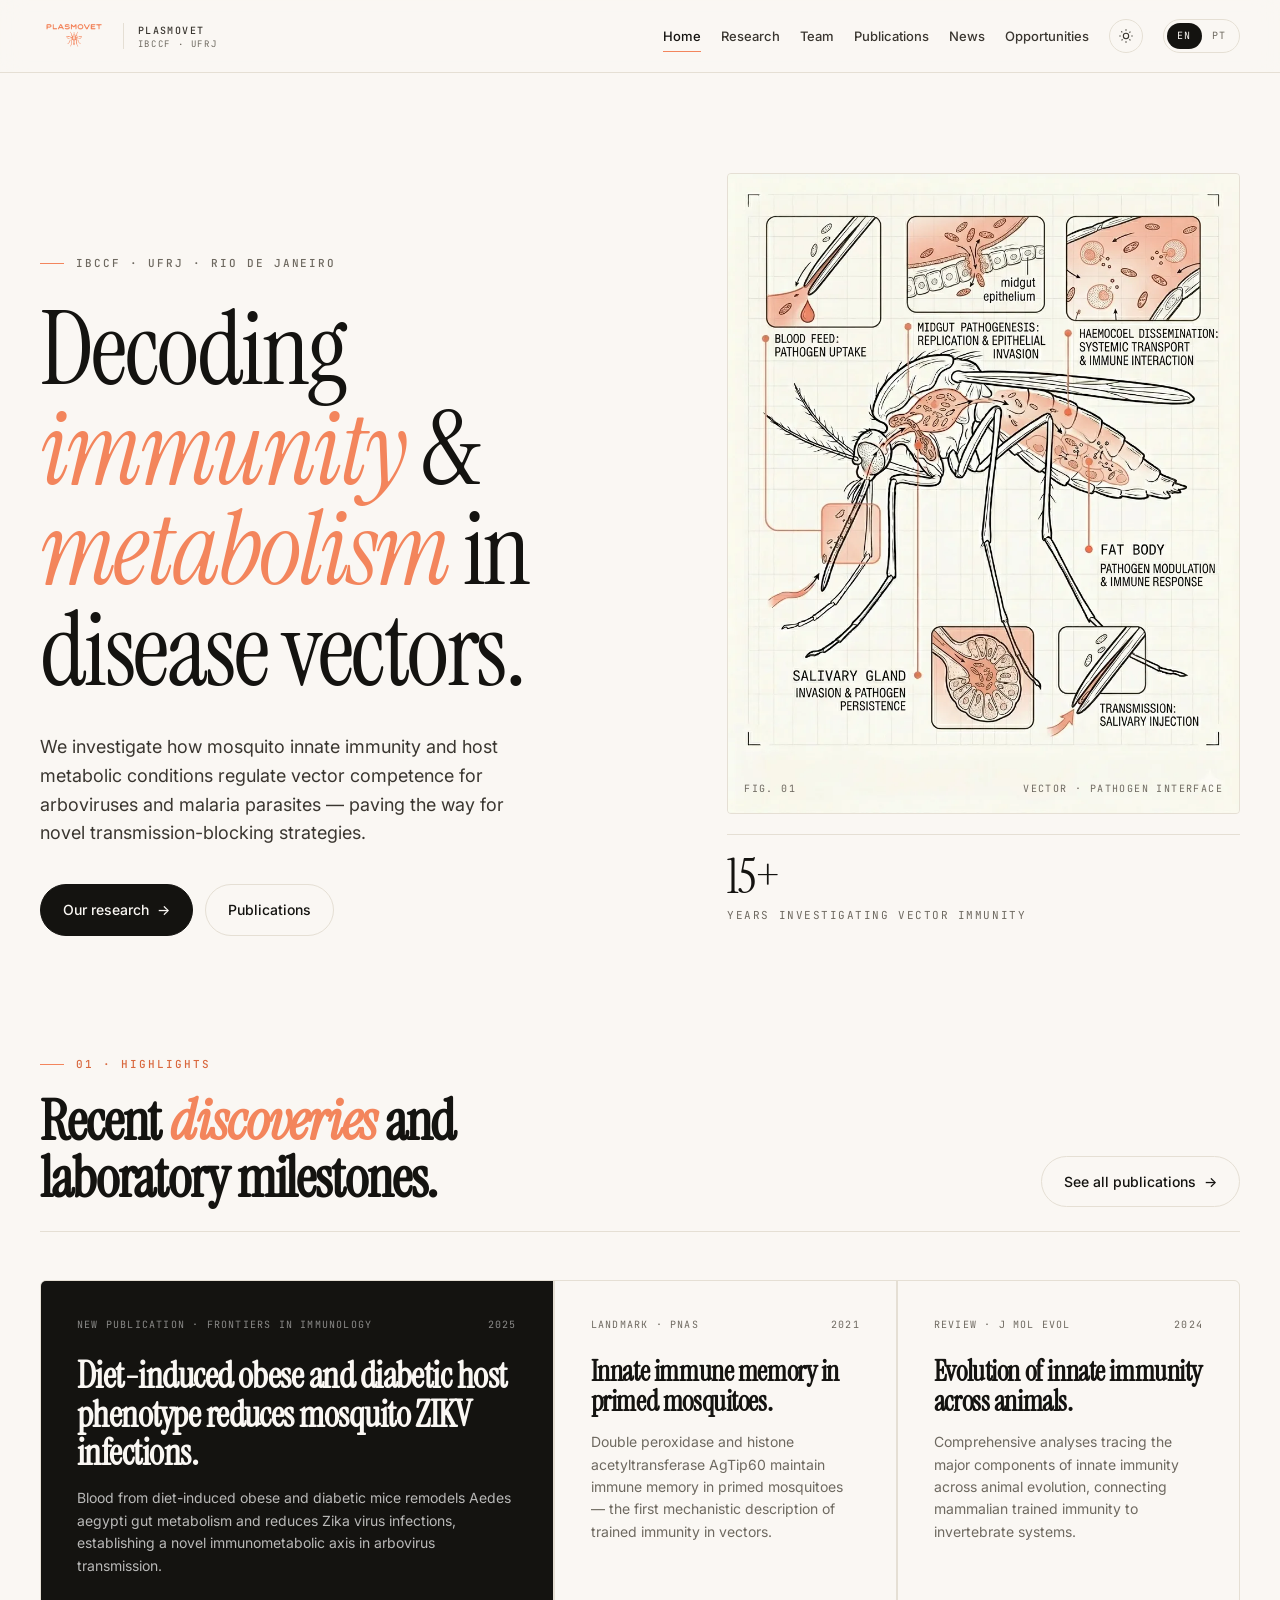
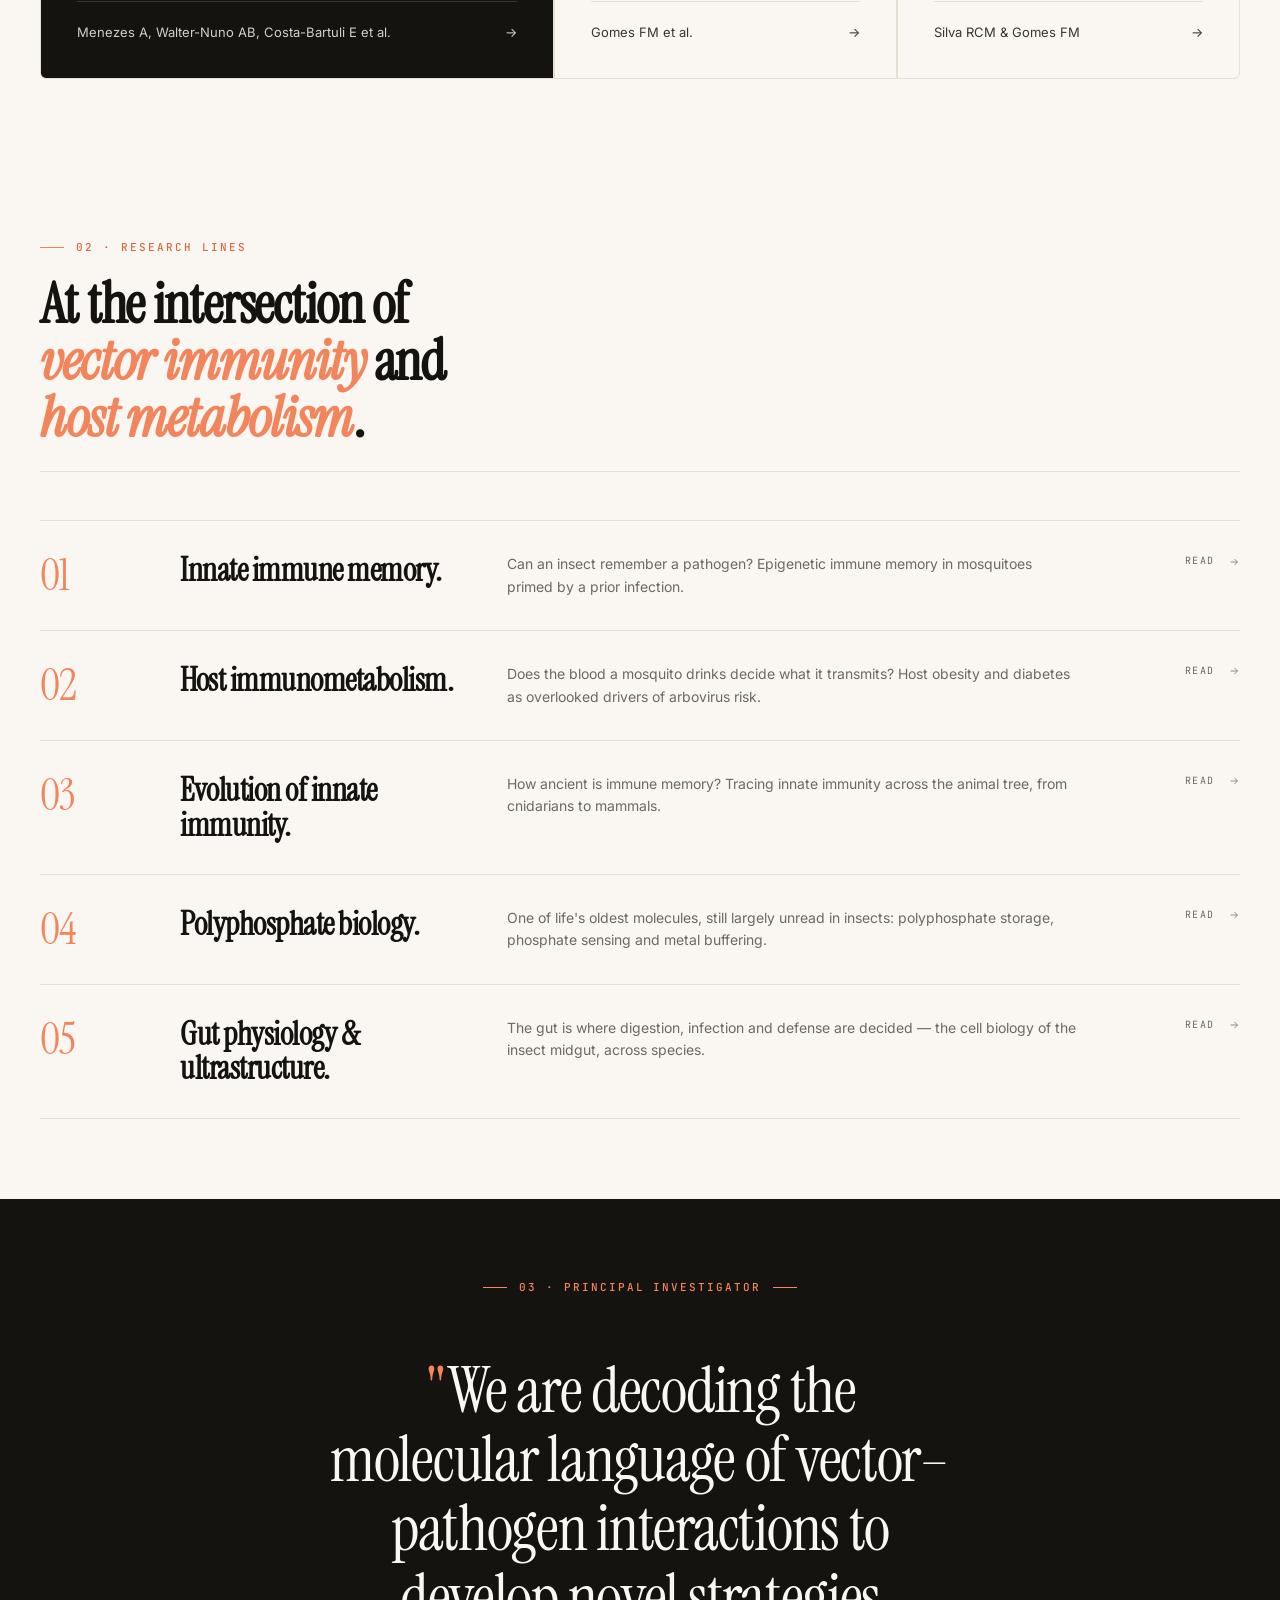
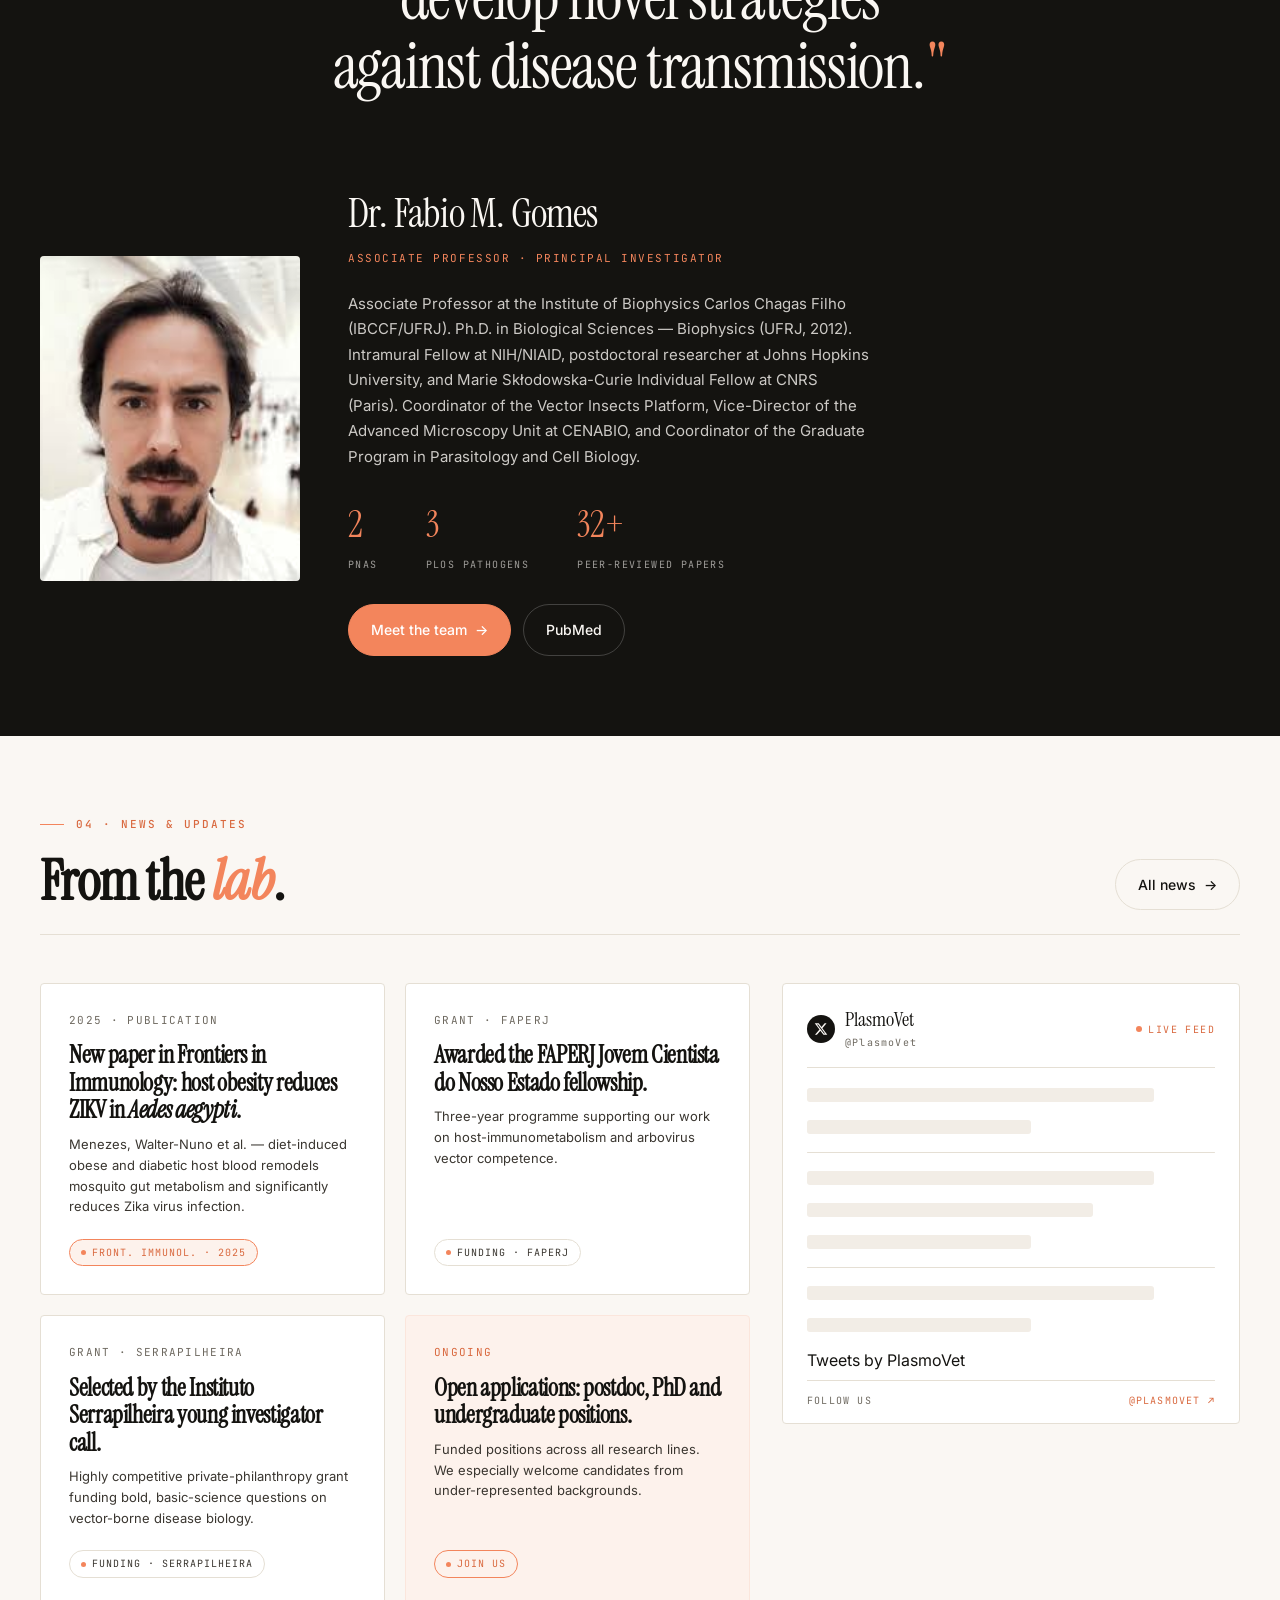
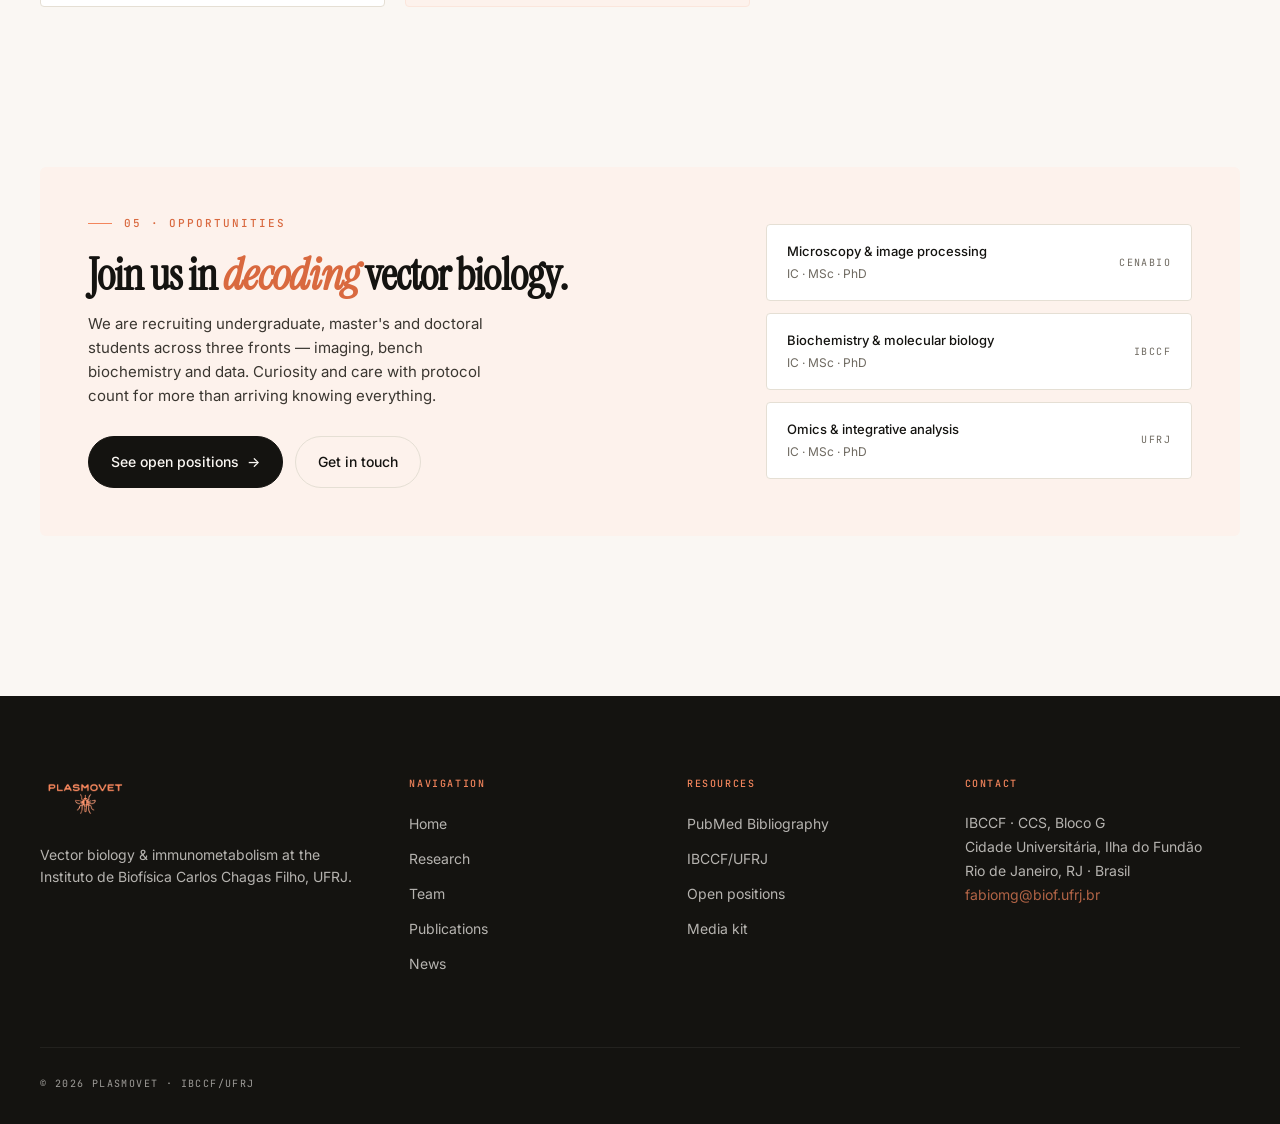
==== commit 0de38c81: "Add Opportunities page; fix orphan PGBTB acronym; add missing 2024 paper - New opportunities.html: t" ====
--- a/index.html
+++ b/index.html
@@ -490,27 +490,37 @@
     <div class="container">
       <div class="opps">
         <div>
-          <div class="section-label"><span class="bar"></span><span class="eyebrow coral" data-i18n-en="05 · Open positions" data-i18n-pt="05 · Oportunidades">05 · Open positions</span></div>
+          <div class="section-label"><span class="bar"></span><span class="eyebrow coral" data-i18n-en="05 · Opportunities" data-i18n-pt="05 · Oportunidades">05 · Opportunities</span></div>
           <h3 data-i18n-html data-i18n-en="Join us in <em>decoding</em> vector biology." data-i18n-pt="Junte-se a nós para <em>decifrar</em> a biologia dos vetores.">Join us in <em>decoding</em> vector biology.</h3>
-          <p data-i18n-en="We welcome applications from motivated students and postdocs interested in vector biology, immunology and immunometabolism. Funded positions available."
-             data-i18n-pt="Recebemos candidaturas de estudantes e pós-docs motivados com interesse em biologia de vetores, imunologia e imunometabolismo. Posições com bolsa disponíveis.">We welcome applications from motivated students and postdocs interested in vector biology, immunology and immunometabolism. Funded positions available.</p>
-          <div style="margin-top:28px"><a href="mailto:fabiomg@biof.ufrj.br" class="btn btn-primary"><span data-i18n-en="Get in touch" data-i18n-pt="Entrar em contato">Get in touch</span> <span class="arrow">→</span></a></div>
+          <p data-i18n-en="We are recruiting undergraduate, master's and doctoral students across three fronts — imaging, bench biochemistry and data. Curiosity and care with protocol count for more than arriving knowing everything."
+             data-i18n-pt="Estamos recrutando estudantes de iniciação científica, mestrado e doutorado em três frentes — imagem, bancada e dados. Curiosidade e cuidado com o protocolo pesam mais do que chegar sabendo tudo.">We are recruiting undergraduate, master's and doctoral students across three fronts — imaging, bench biochemistry and data. Curiosity and care with protocol count for more than arriving knowing everything.</p>
+          <div style="margin-top:28px;display:flex;gap:12px;flex-wrap:wrap">
+            <a href="opportunities.html" class="btn btn-primary"><span data-i18n-en="See open positions" data-i18n-pt="Ver as vagas abertas">See open positions</span> <span class="arrow">→</span></a>
+            <a href="mailto:fabiomg@biof.ufrj.br?subject=Interesse%20PlasmoVet" class="btn btn-ghost" style="background:transparent"><span data-i18n-en="Get in touch" data-i18n-pt="Entrar em contato">Get in touch</span></a>
+          </div>
         </div>
         <div class="opps-list">
-          <div class="opp">
+          <a class="opp" href="opportunities.html" style="text-decoration:none;color:inherit">
             <div>
-              <div class="lbl" data-i18n-en="PhD — Trained immunity" data-i18n-pt="Doutorado — Imunidade treinada">PhD — Trained immunity</div>
-              <div style="font-size:12px;color:var(--muted);margin-top:4px" data-i18n-en="CAPES / CNPq" data-i18n-pt="CAPES / CNPq">CAPES / CNPq</div>
-            </div>
-            <div class="loc">PGBTB</div>
-          </div>
-          <div class="opp">
+              <div class="lbl" data-i18n-en="Microscopy &amp; image processing" data-i18n-pt="Microscopia &amp; imagens">Microscopy &amp; image processing</div>
+              <div style="font-size:12px;color:var(--muted);margin-top:4px" data-i18n-en="IC · MSc · PhD" data-i18n-pt="IC · Mestrado · Doutorado">IC · MSc · PhD</div>
+            </div>
+            <div class="loc">CENABIO</div>
+          </a>
+          <a class="opp" href="opportunities.html" style="text-decoration:none;color:inherit">
             <div>
-              <div class="lbl" data-i18n-en="Undergrad IC" data-i18n-pt="Iniciação científica">Undergrad IC</div>
-              <div style="font-size:12px;color:var(--muted);margin-top:4px" data-i18n-en="PIBIC scholarship" data-i18n-pt="Bolsa PIBIC">PIBIC scholarship</div>
+              <div class="lbl" data-i18n-en="Biochemistry &amp; molecular biology" data-i18n-pt="Bioquímica &amp; biologia molecular">Biochemistry &amp; molecular biology</div>
+              <div style="font-size:12px;color:var(--muted);margin-top:4px" data-i18n-en="IC · MSc · PhD" data-i18n-pt="IC · Mestrado · Doutorado">IC · MSc · PhD</div>
+            </div>
+            <div class="loc">IBCCF</div>
+          </a>
+          <a class="opp" href="opportunities.html" style="text-decoration:none;color:inherit">
+            <div>
+              <div class="lbl" data-i18n-en="Omics &amp; integrative analysis" data-i18n-pt="Ômicas &amp; análises integrativas">Omics &amp; integrative analysis</div>
+              <div style="font-size:12px;color:var(--muted);margin-top:4px" data-i18n-en="IC · MSc · PhD" data-i18n-pt="IC · Mestrado · Doutorado">IC · MSc · PhD</div>
             </div>
             <div class="loc">UFRJ</div>
-          </div>
+          </a>
         </div>
       </div>
     </div>
--- a/style.css
+++ b/style.css
@@ -344,7 +344,7 @@
 html.js :is(
   .hero-grid > div, .section-head, .highlight-grid > *, .research-strip,
   .news-card, .media-item, .feat-news, .card-plain, .pi-grid, .stat,
-  .member, .alum, .pub, .research-detail
+  .member, .alum, .pub, .research-detail, .vaga, .prog
 ):not(.is-revealed) {
   opacity: 0;
   transform: translateY(20px);
@@ -352,7 +352,7 @@
 :is(
   .hero-grid > div, .section-head, .highlight-grid > *, .research-strip,
   .news-card, .media-item, .feat-news, .card-plain, .pi-grid, .stat,
-  .member, .alum, .pub, .research-detail
+  .member, .alum, .pub, .research-detail, .vaga, .prog
 ) {
   transition: opacity .7s cubic-bezier(.16,1,.3,1), transform .7s cubic-bezier(.16,1,.3,1);
 }
@@ -366,6 +366,6 @@
   html.js :is(
     .hero-grid > div, .section-head, .highlight-grid > *, .research-strip,
     .news-card, .media-item, .feat-news, .card-plain, .pi-grid, .stat,
-    .member, .alum, .pub, .research-detail
+    .member, .alum, .pub, .research-detail, .vaga, .prog
   ) { opacity: 1 !important; transform: none !important; transition: none !important; }
 }
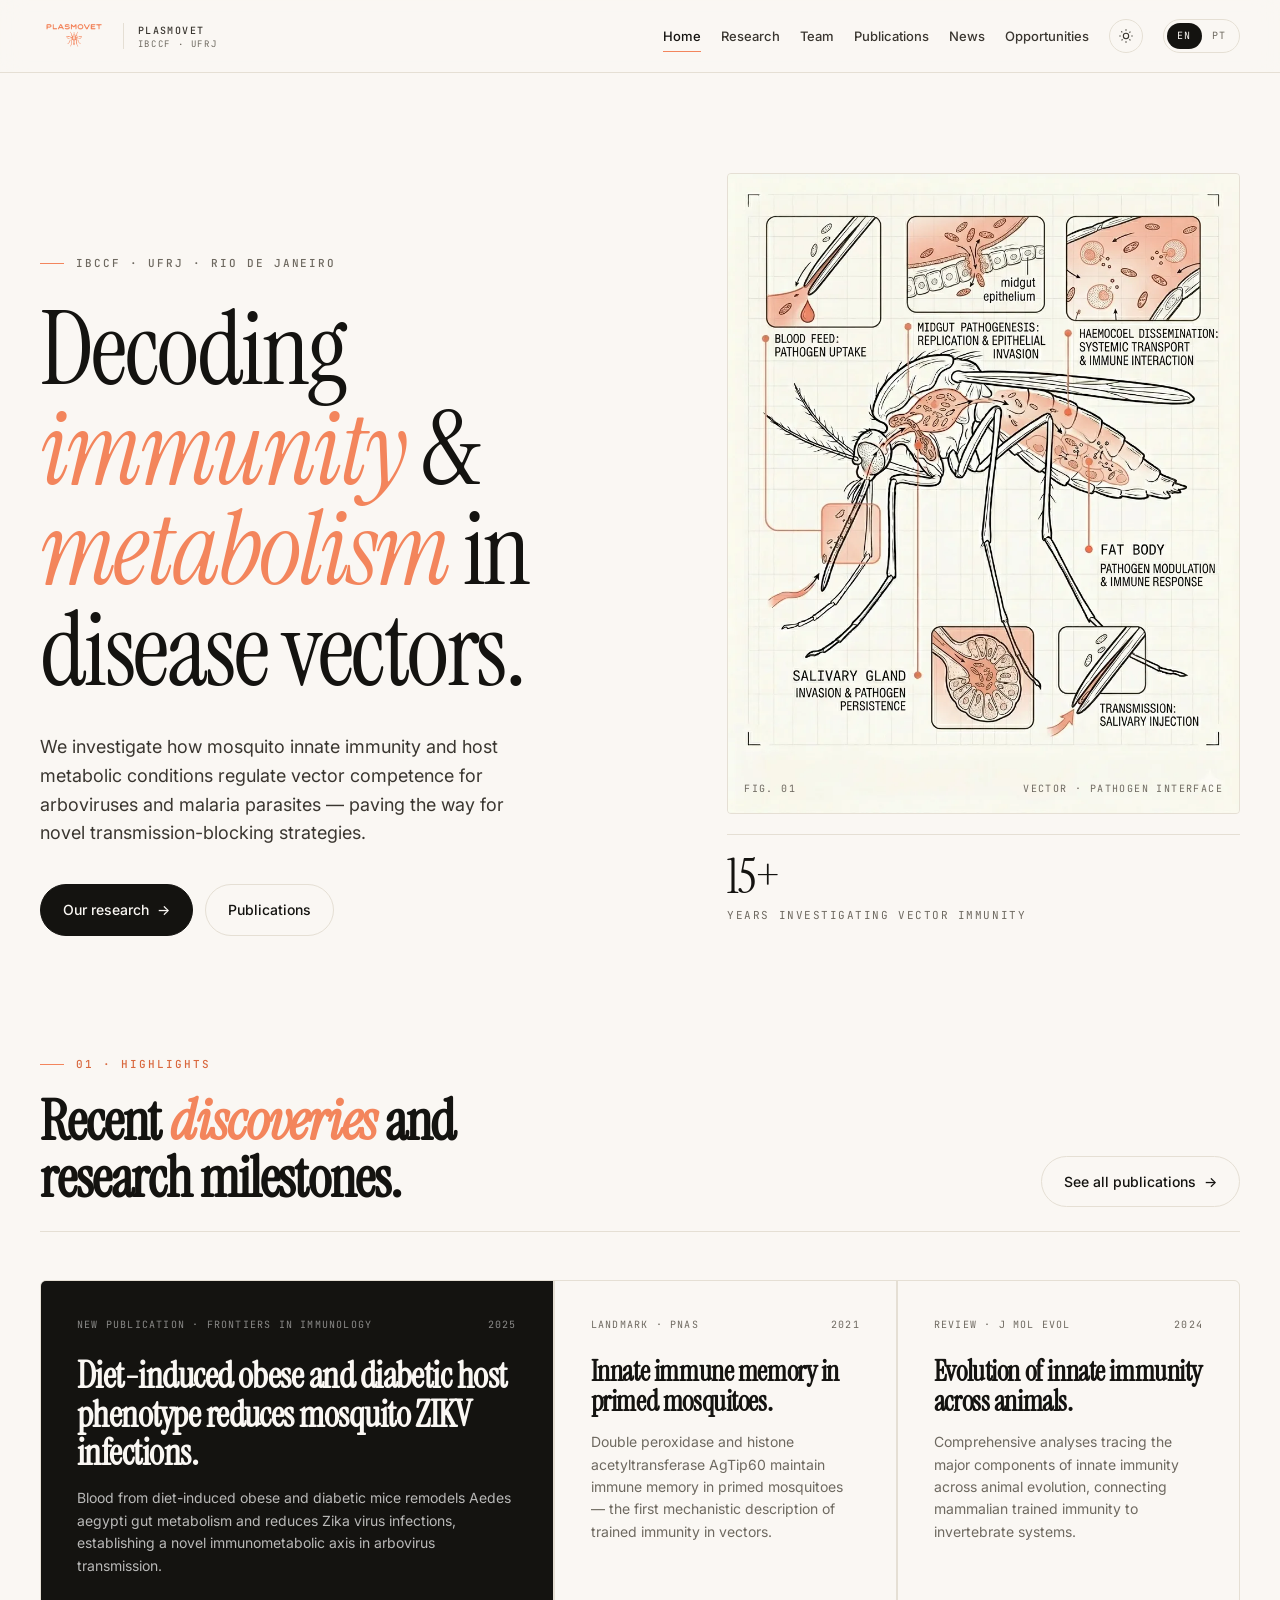
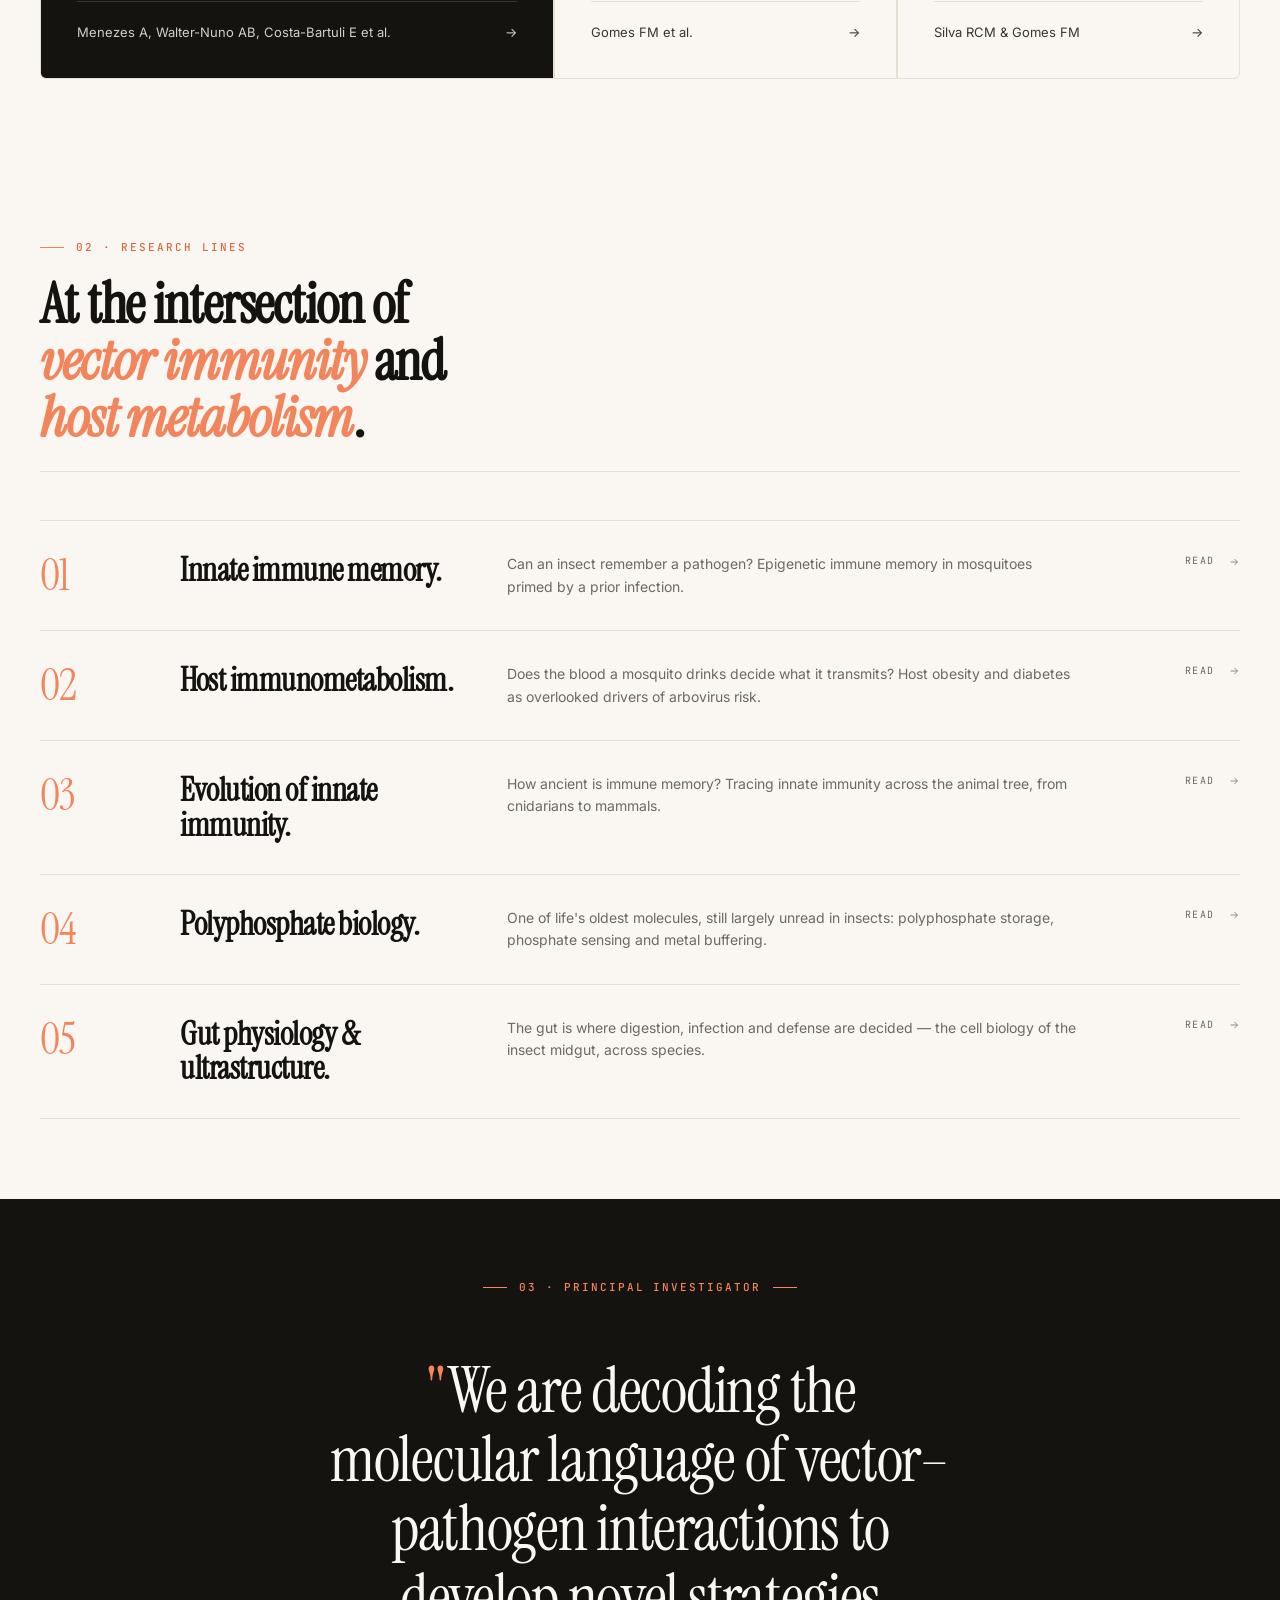
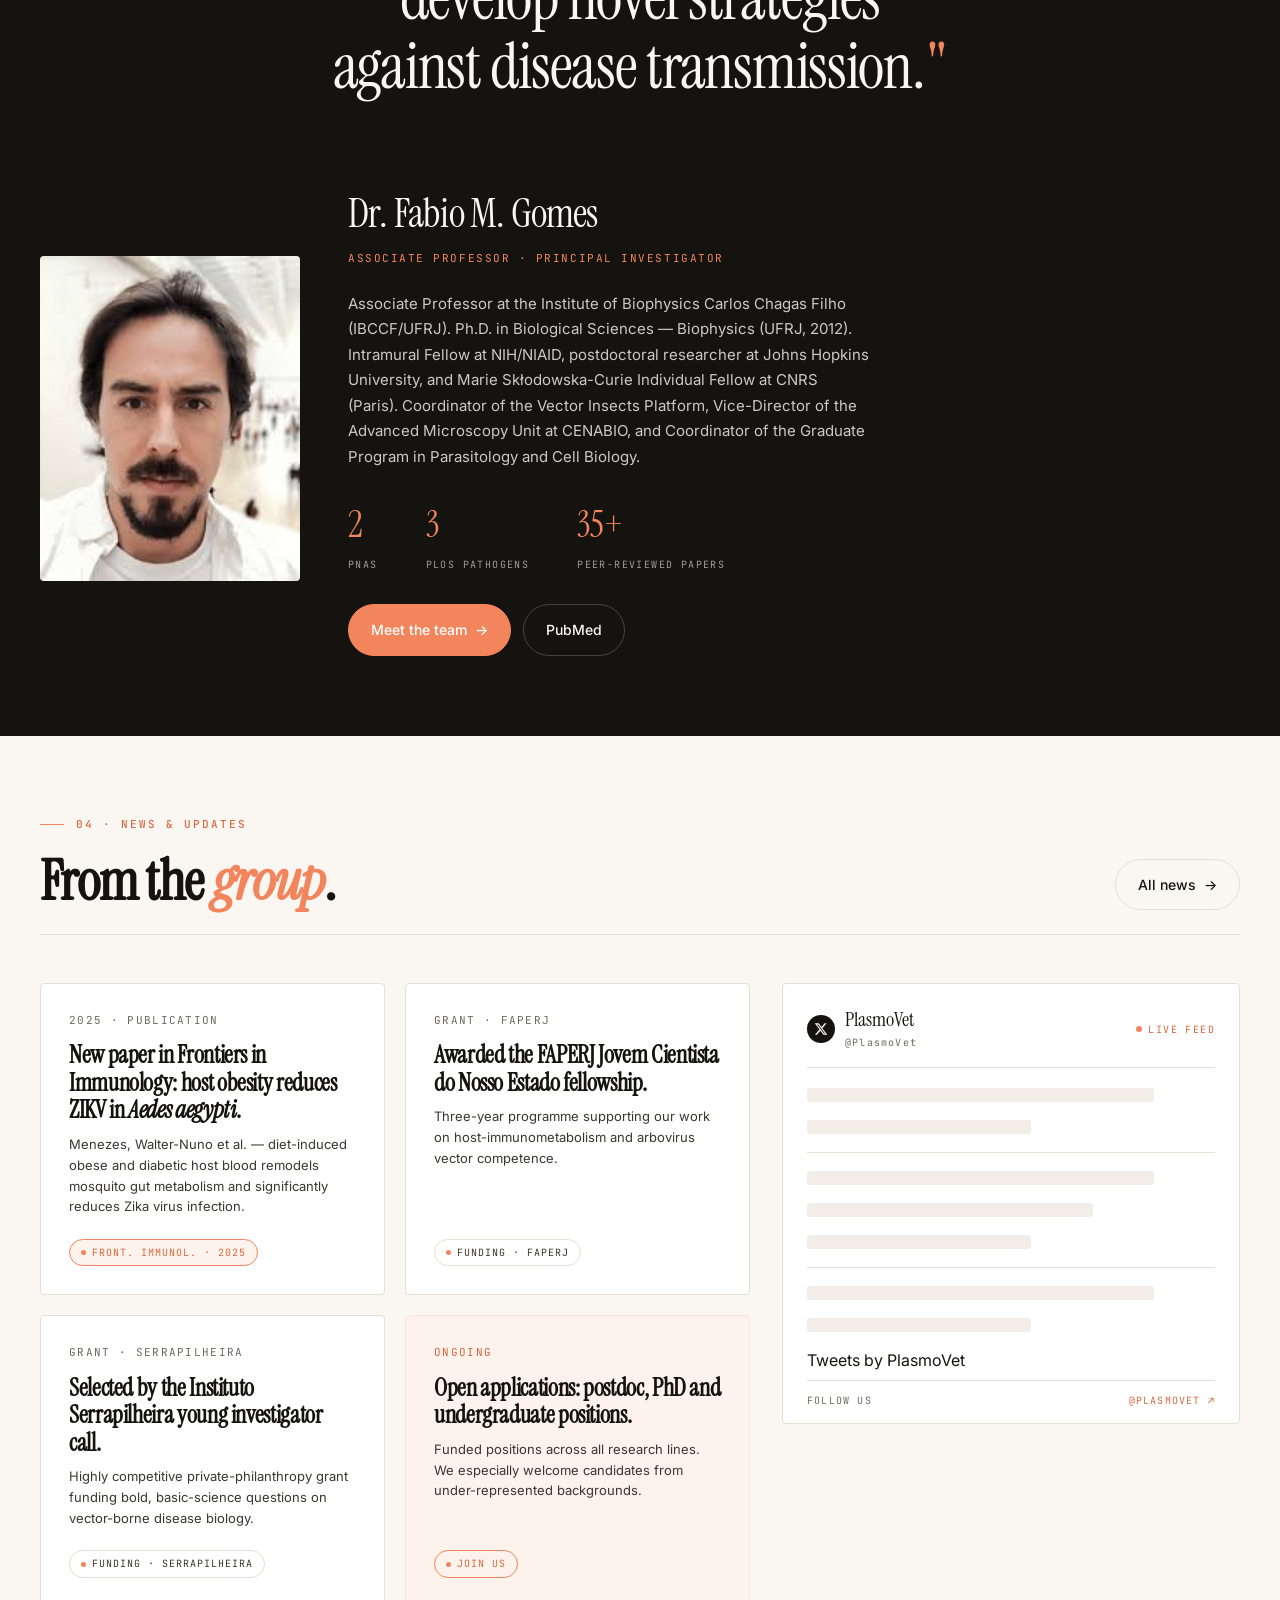
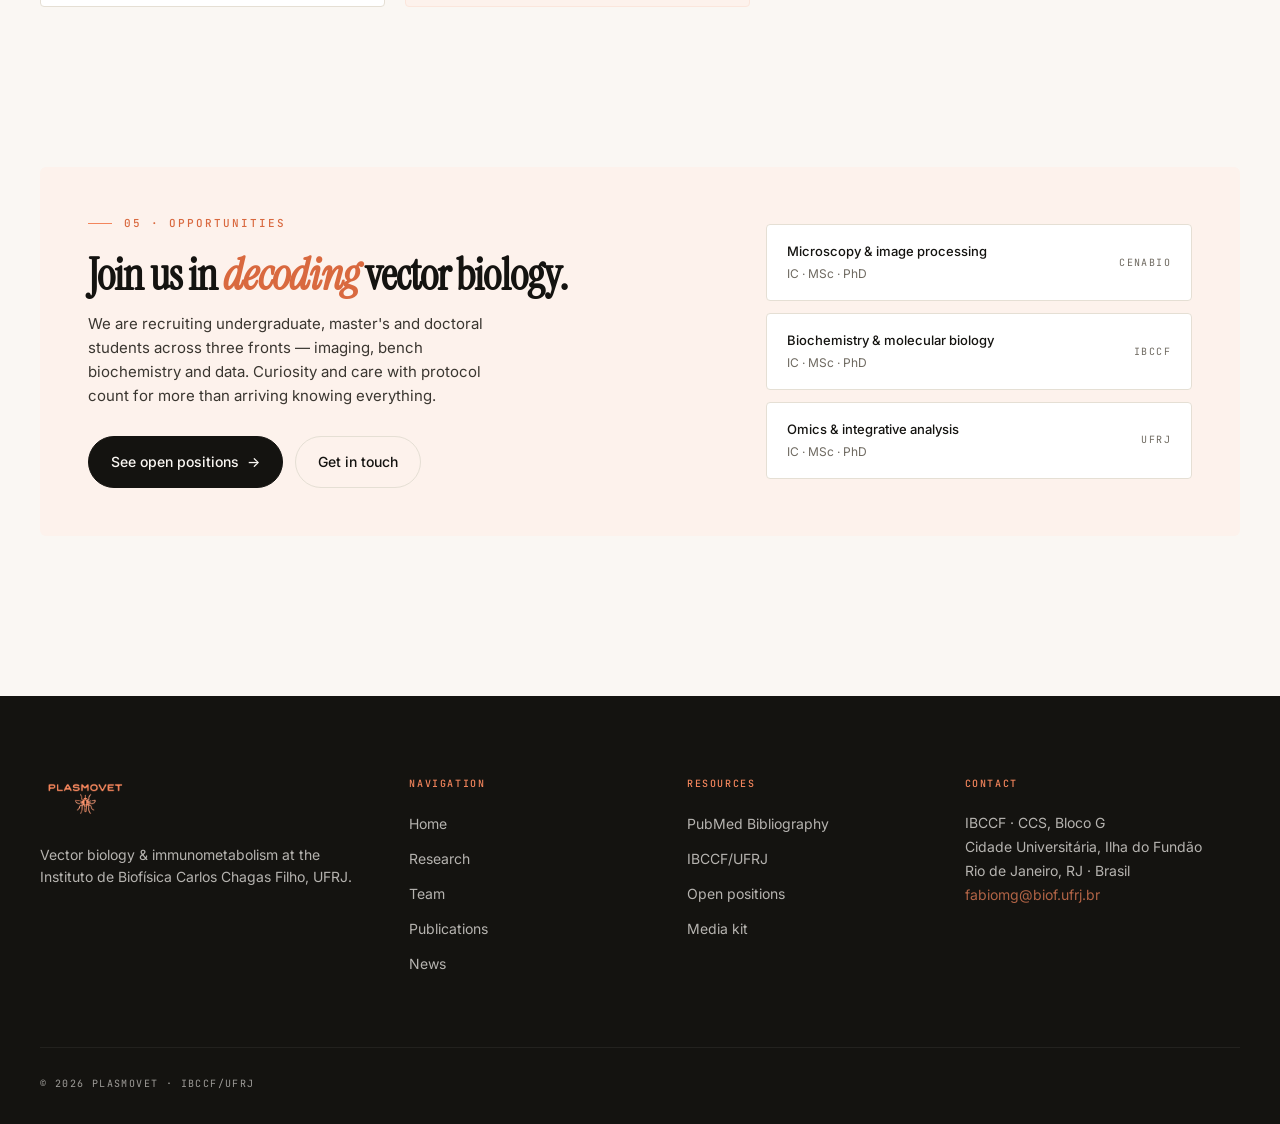
==== commit 0d272d27: "Stop describing PlasmoVet as a laboratory; fix PI ORCID; add PQ/JCNE PlasmoVet is a research group a" ====
--- a/index.html
+++ b/index.html
@@ -242,7 +242,7 @@
       <div class="section-head">
         <div>
           <div class="section-label"><span class="bar"></span><span class="eyebrow coral" data-i18n-en="01 · Highlights" data-i18n-pt="01 · Destaques">01 · Highlights</span></div>
-          <h2 data-i18n-html data-i18n-en="Recent <em>discoveries</em> and laboratory milestones." data-i18n-pt="Descobertas <em>recentes</em> e marcos do laboratório.">Recent <em>discoveries</em> and laboratory milestones.</h2>
+          <h2 data-i18n-html data-i18n-en="Recent <em>discoveries</em> and research milestones." data-i18n-pt="Descobertas <em>recentes</em> e marcos da pesquisa.">Recent <em>discoveries</em> and research milestones.</h2>
         </div>
         <div class="right">
           <a href="publications.html" class="btn btn-ghost">
@@ -391,7 +391,7 @@
       <div class="section-head">
         <div>
           <div class="section-label"><span class="bar"></span><span class="eyebrow coral" data-i18n-en="04 · News &amp; updates" data-i18n-pt="04 · Notícias e atualizações">04 · News &amp; updates</span></div>
-          <h2 data-i18n-html data-i18n-en="From the <em>lab</em>." data-i18n-pt="Do <em>laboratório</em>.">From the <em>lab</em>.</h2>
+          <h2 data-i18n-html data-i18n-en="From the <em>group</em>." data-i18n-pt="Do <em>grupo</em>.">From the <em>group</em>.</h2>
         </div>
         <div class="right">
           <a href="news.html" class="btn btn-ghost"><span data-i18n-en="All news" data-i18n-pt="Todas as notícias">All news</span> <span class="arrow">→</span></a>
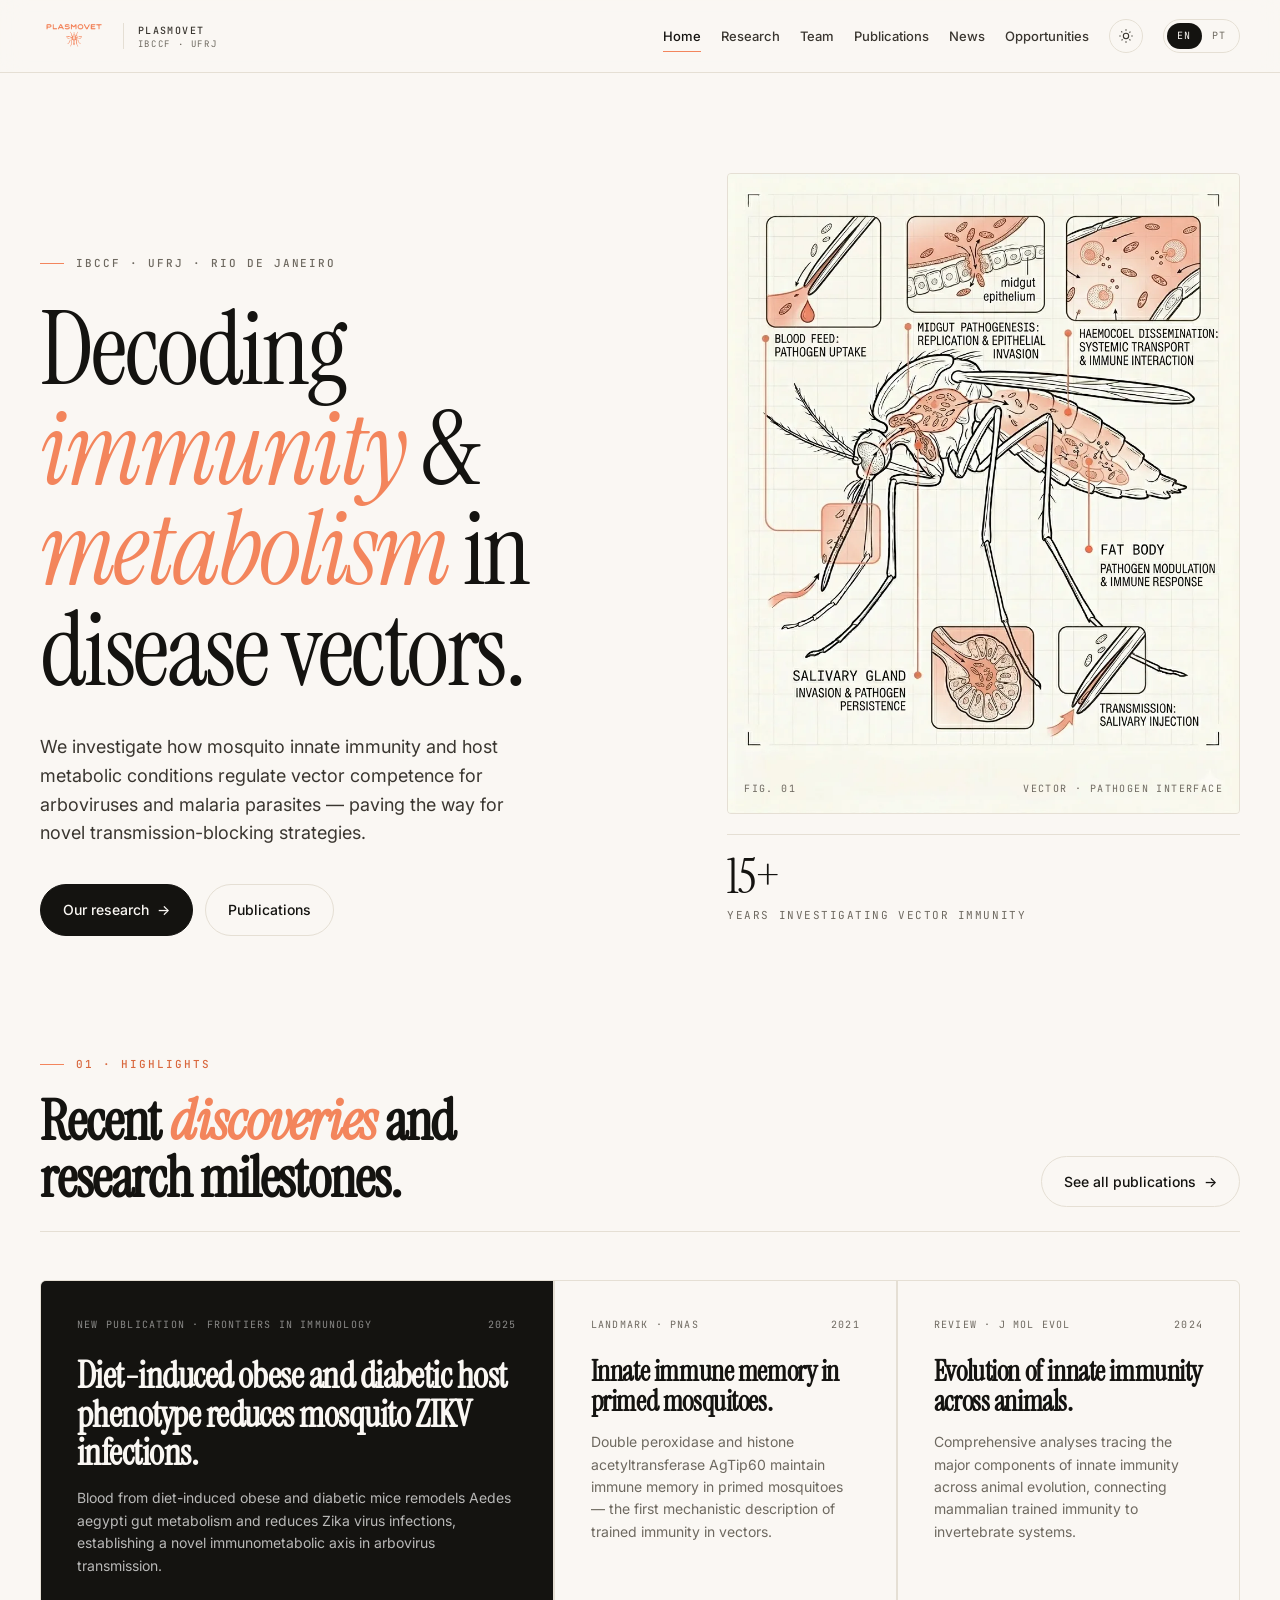
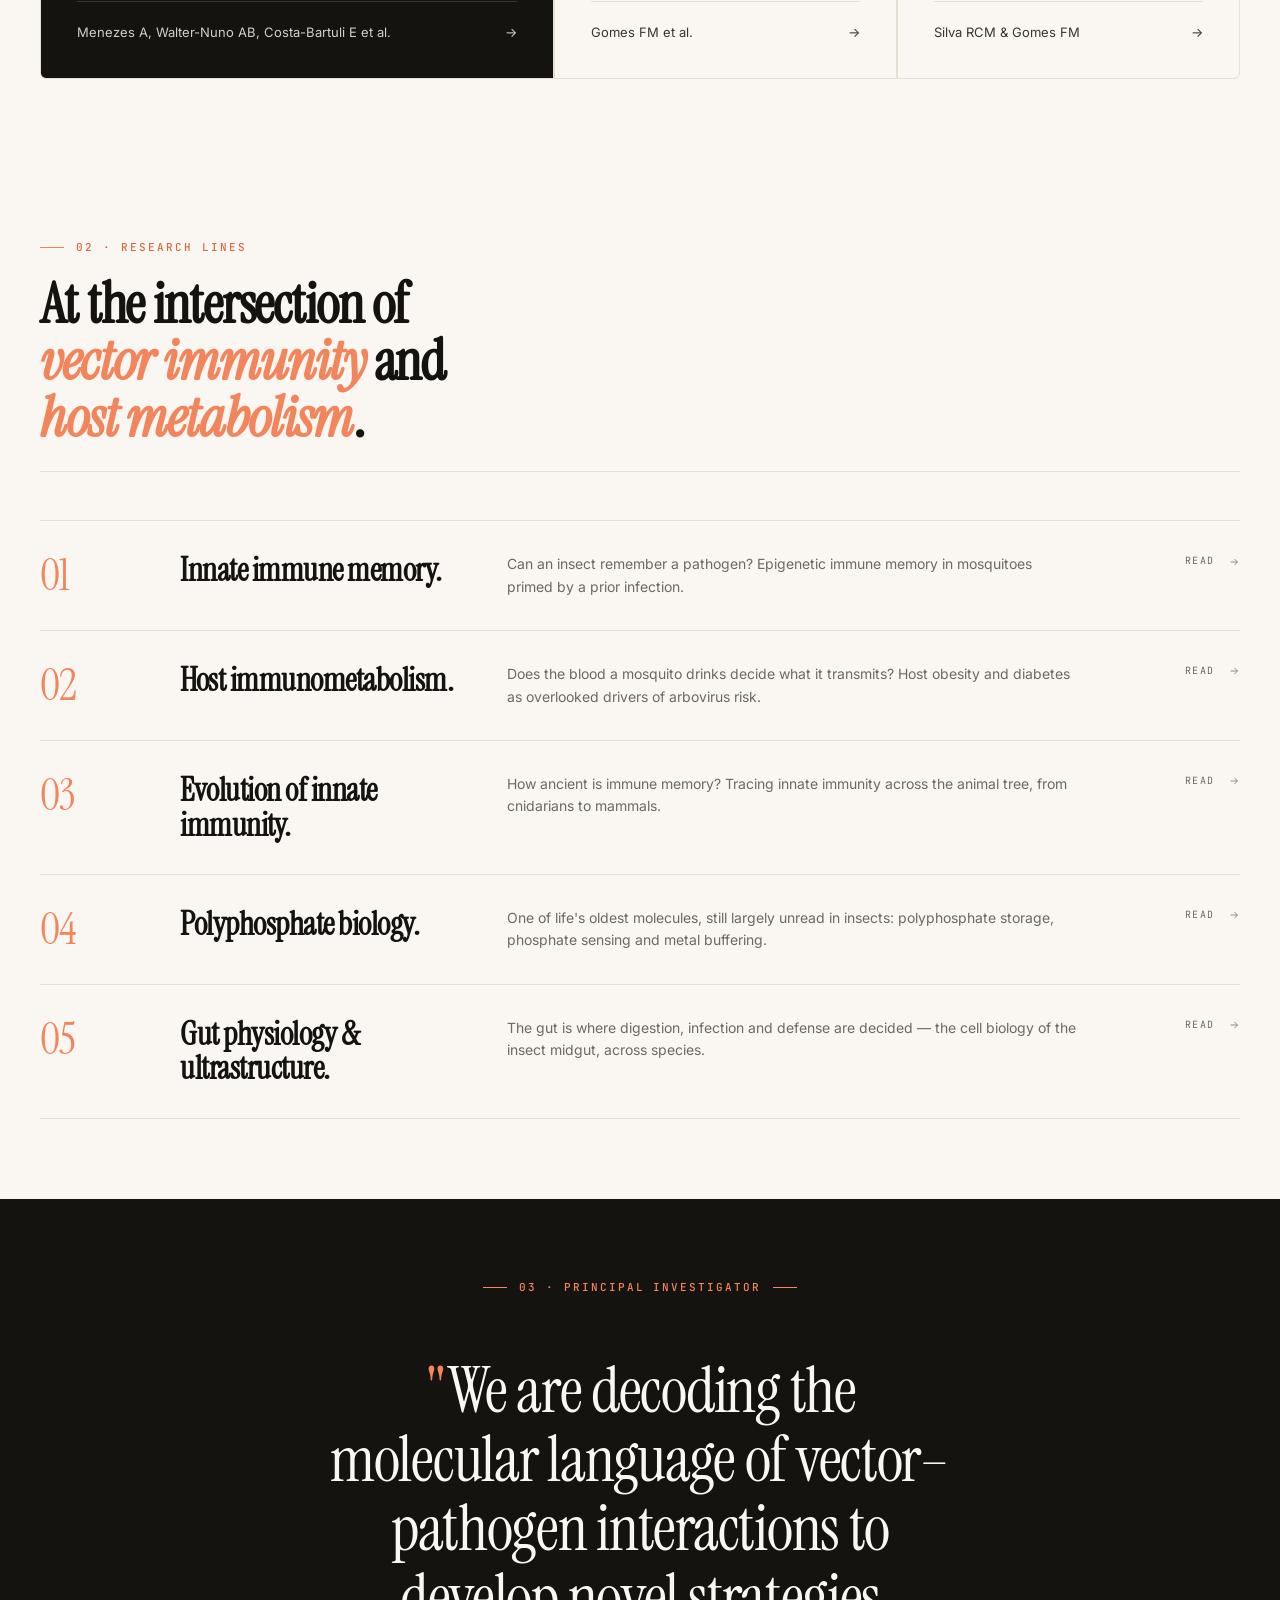
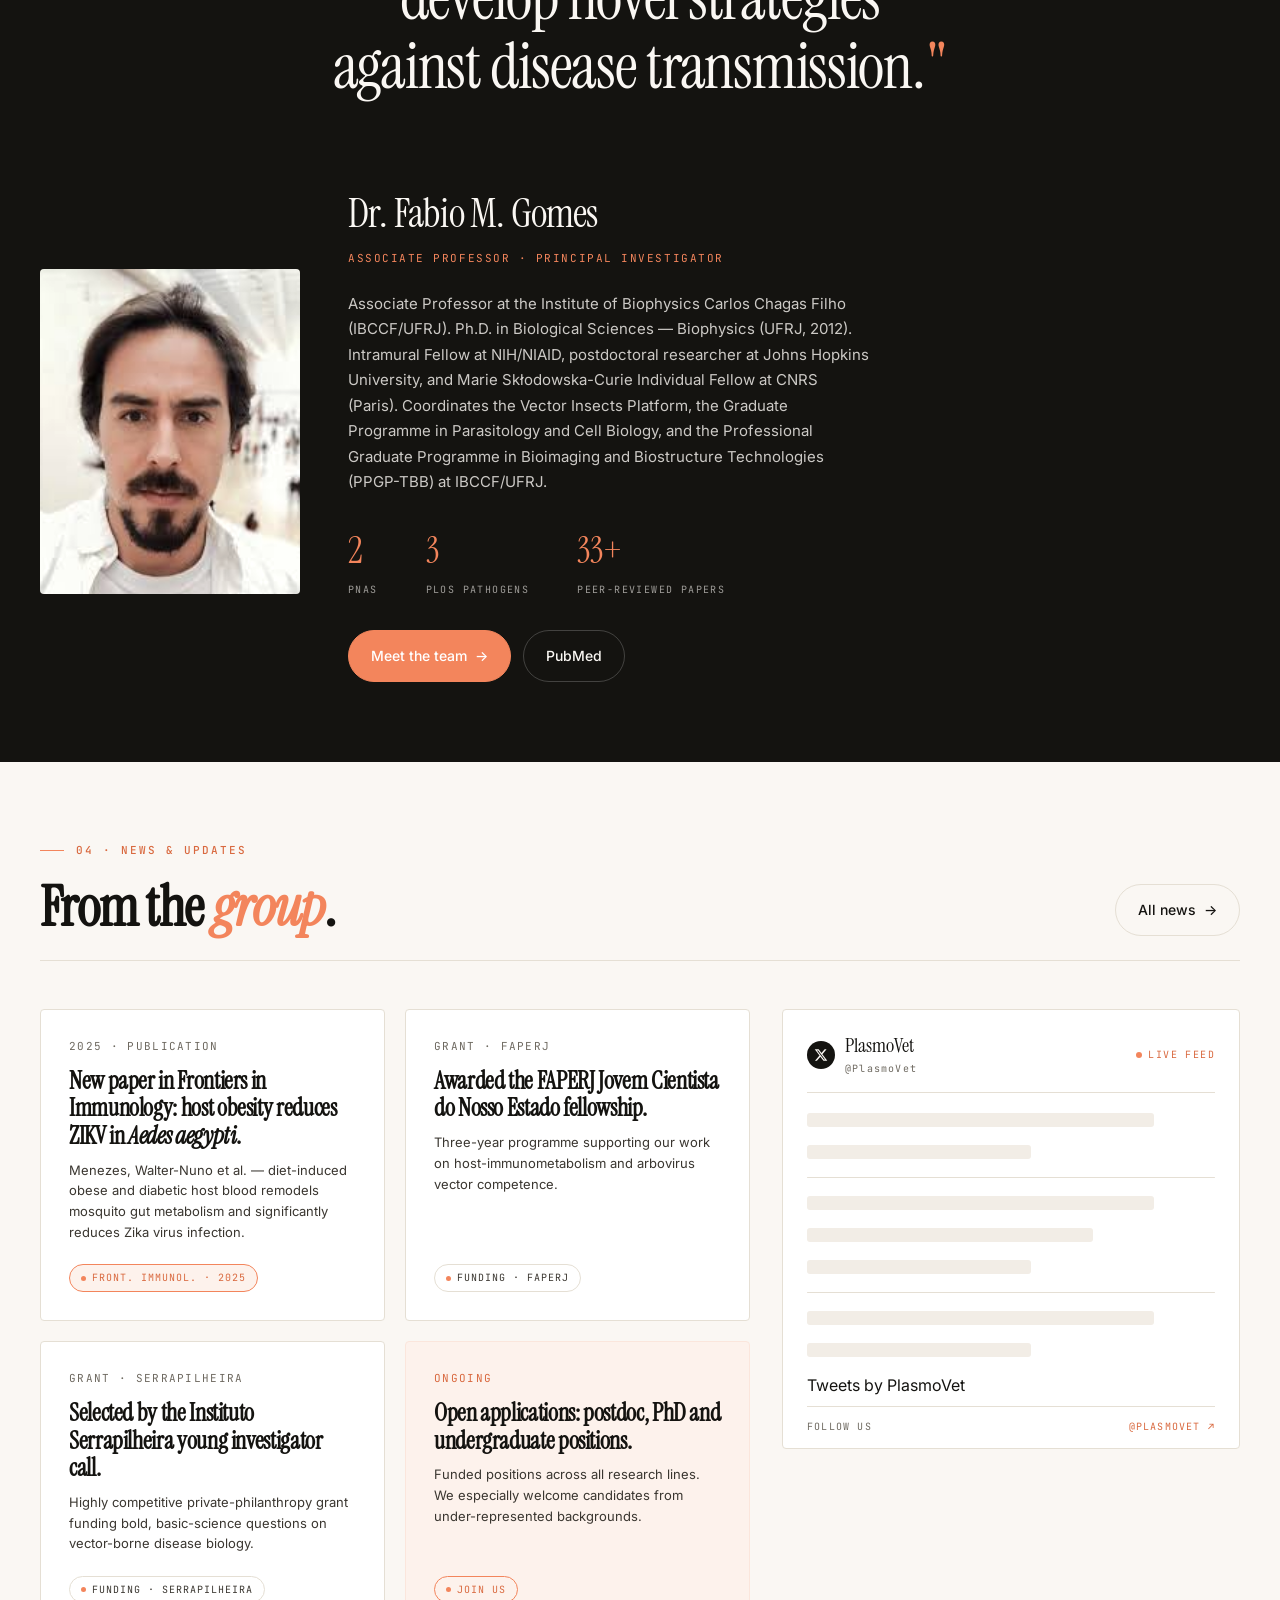
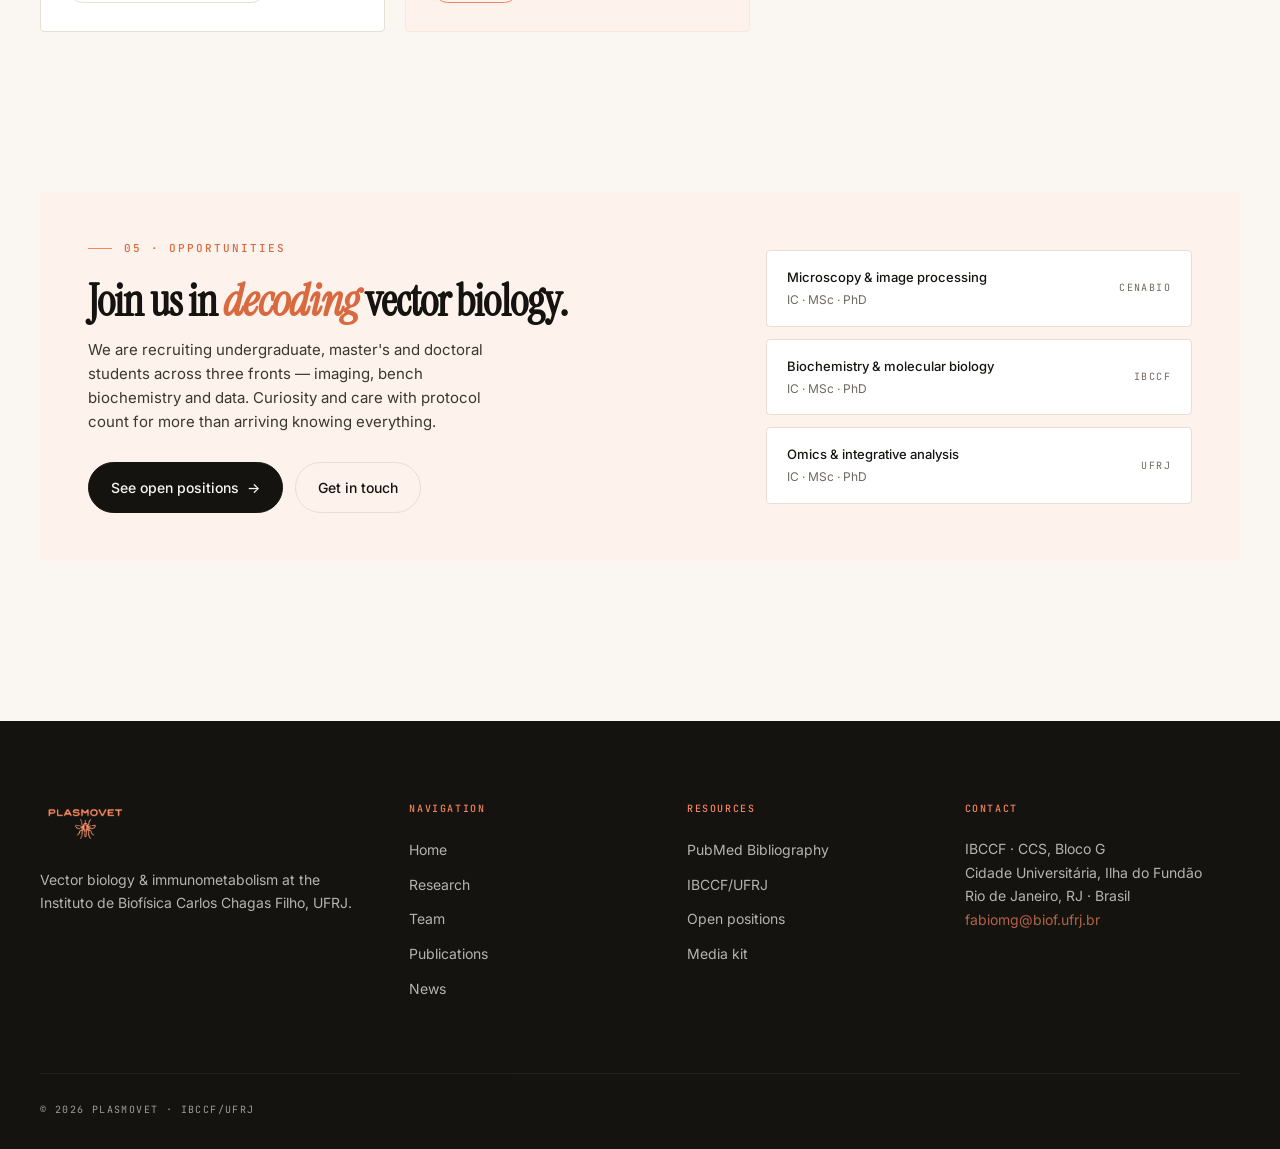
==== commit 60e48231: "PI bio: state the three confirmed coordination roles Confirmed by Fabio: he coordinates the Vector I" ====
--- a/index.html
+++ b/index.html
@@ -369,8 +369,8 @@
         <div class="pi-info">
           <div class="name">Dr. Fabio M. Gomes</div>
           <div class="title" data-i18n-en="Associate Professor · Principal Investigator" data-i18n-pt="Professor Associado · Pesquisador Principal">Associate Professor · Principal Investigator</div>
-          <p data-i18n-en="Associate Professor at the Institute of Biophysics Carlos Chagas Filho (IBCCF/UFRJ). Ph.D. in Biological Sciences — Biophysics (UFRJ, 2012). Intramural Fellow at NIH/NIAID, postdoctoral researcher at Johns Hopkins University, and Marie Skłodowska-Curie Individual Fellow at CNRS (Paris). Coordinator of the Vector Insects Platform, Vice-Director of the Advanced Microscopy Unit at CENABIO, and Coordinator of the Graduate Program in Parasitology and Cell Biology."
-             data-i18n-pt="Professor Adjunto no Instituto de Biofísica Carlos Chagas Filho (IBCCF/UFRJ). Doutor em Ciências Biológicas — Biofísica (UFRJ, 2012). Intramural Fellow no NIH/NIAID, pós-doutorando na Johns Hopkins University e Marie Skłodowska-Curie Individual Fellow no CNRS (Paris). Coordenador da Plataforma de Insetos Vetores, Vice-Diretor da Unidade de Microscopia Avançada do CENABIO e Coordenador do Programa de Parasitologia e Biologia Celular.">Associate Professor at IBCCF/UFRJ. Ph.D. in Biological Sciences — Biophysics (UFRJ, 2012). Intramural Fellow at NIH/NIAID, postdoctoral researcher at Johns Hopkins, and Marie Skłodowska-Curie Fellow at CNRS (Paris). Coordinator of the Vector Insects Platform, Vice-Director of the Advanced Microscopy Unit at CENABIO.</p>
+          <p data-i18n-en="Associate Professor at the Institute of Biophysics Carlos Chagas Filho (IBCCF/UFRJ). Ph.D. in Biological Sciences — Biophysics (UFRJ, 2012). Intramural Fellow at NIH/NIAID, postdoctoral researcher at Johns Hopkins University, and Marie Skłodowska-Curie Individual Fellow at CNRS (Paris). Coordinates the Vector Insects Platform, the Graduate Programme in Parasitology and Cell Biology, and the Professional Graduate Programme in Bioimaging and Biostructure Technologies (PPGP-TBB) at IBCCF/UFRJ."
+             data-i18n-pt="Professor Adjunto no Instituto de Biofísica Carlos Chagas Filho (IBCCF/UFRJ). Doutor em Ciências Biológicas — Biofísica (UFRJ, 2012). Intramural Fellow no NIH/NIAID, pós-doutorando na Johns Hopkins University e Marie Skłodowska-Curie Individual Fellow no CNRS (Paris). Coordena a Plataforma de Insetos Vetores, o Programa de Pós-Graduação em Parasitologia e Biologia Celular e o Programa de Pós-Graduação Profissional em Tecnologias de Bioimagem e Bioestrutura (PPGP-TBB), no IBCCF/UFRJ.">Associate Professor at IBCCF/UFRJ. Ph.D. in Biological Sciences — Biophysics (UFRJ, 2012). Intramural Fellow at NIH/NIAID, postdoctoral researcher at Johns Hopkins, and Marie Skłodowska-Curie Fellow at CNRS (Paris). Coordinates the Vector Insects Platform, the Graduate Programme in Parasitology and Cell Biology, and the PPGP-TBB (Bioimaging &amp; Biostructure Technologies).</p>
           <div class="pi-meta">
             <div><div class="num">2</div><div class="lab">PNAS</div></div>
             <div><div class="num">3</div><div class="lab">PLoS Pathogens</div></div>
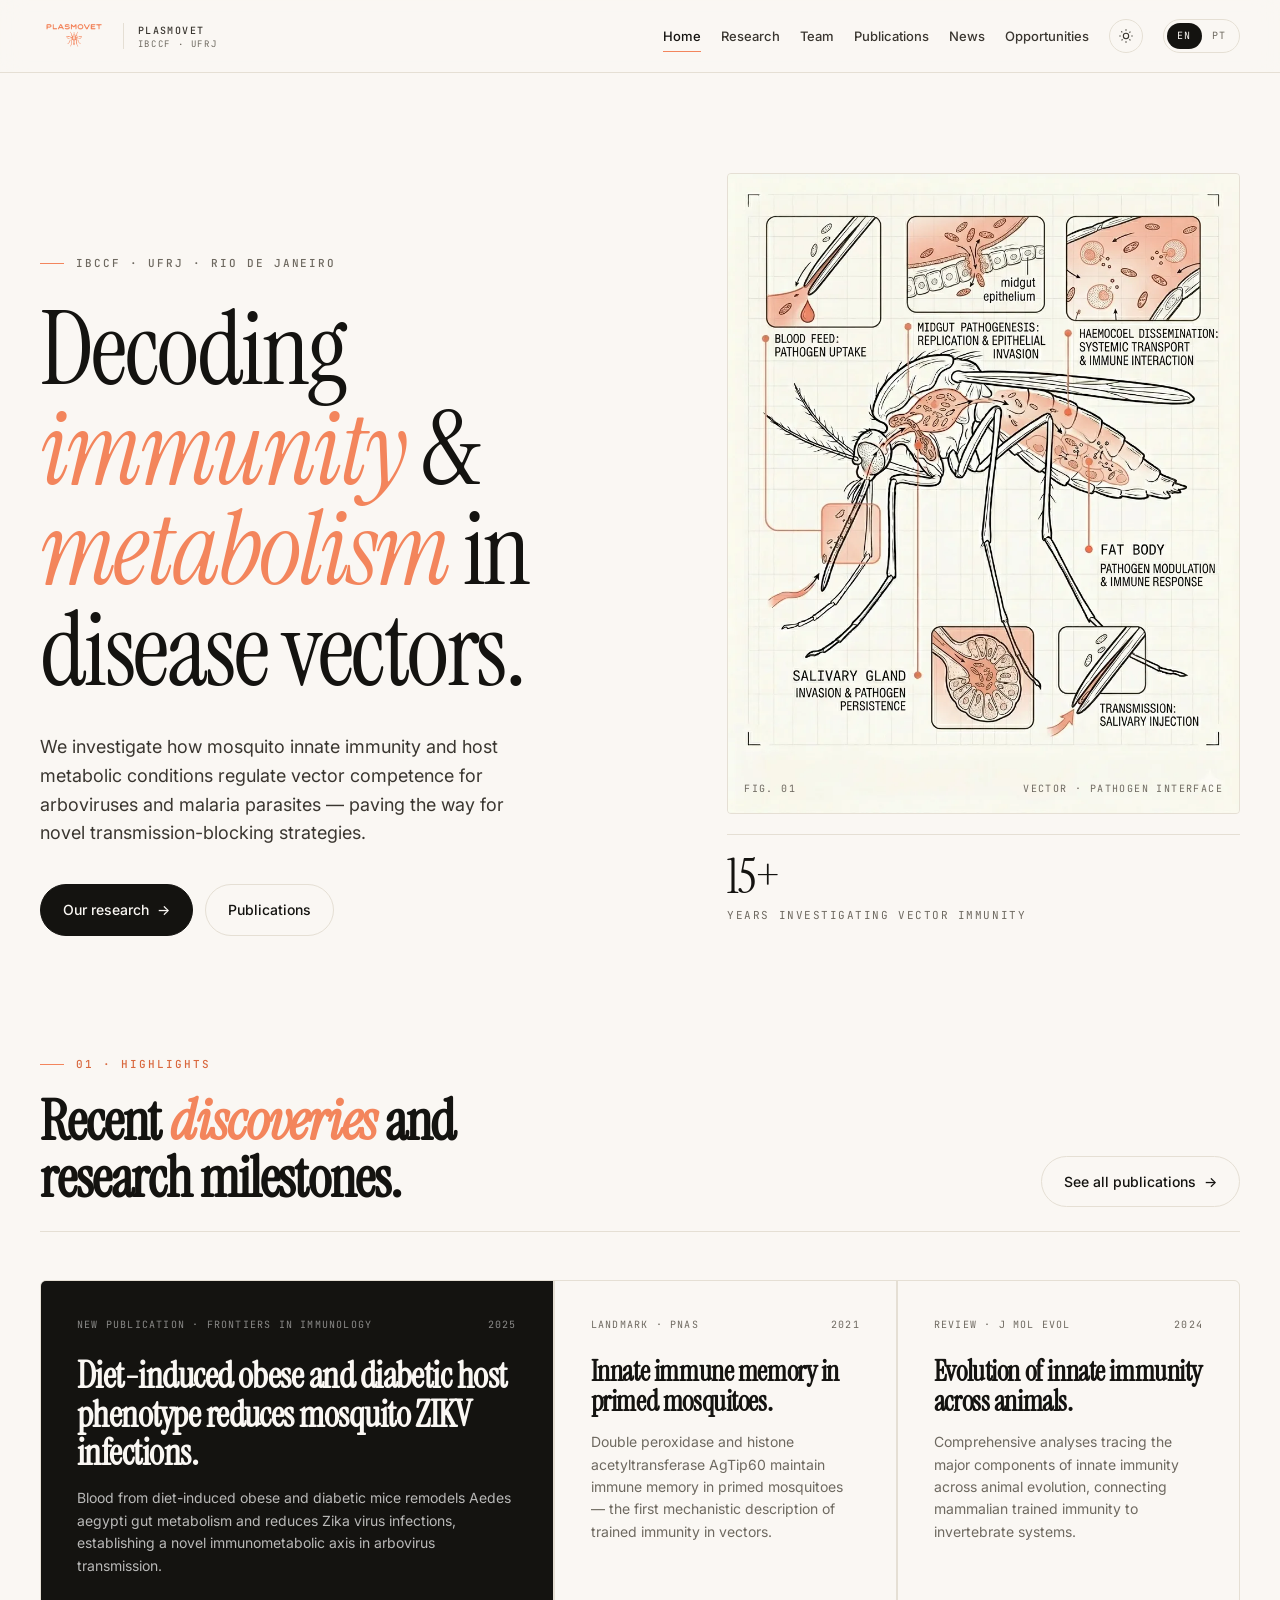
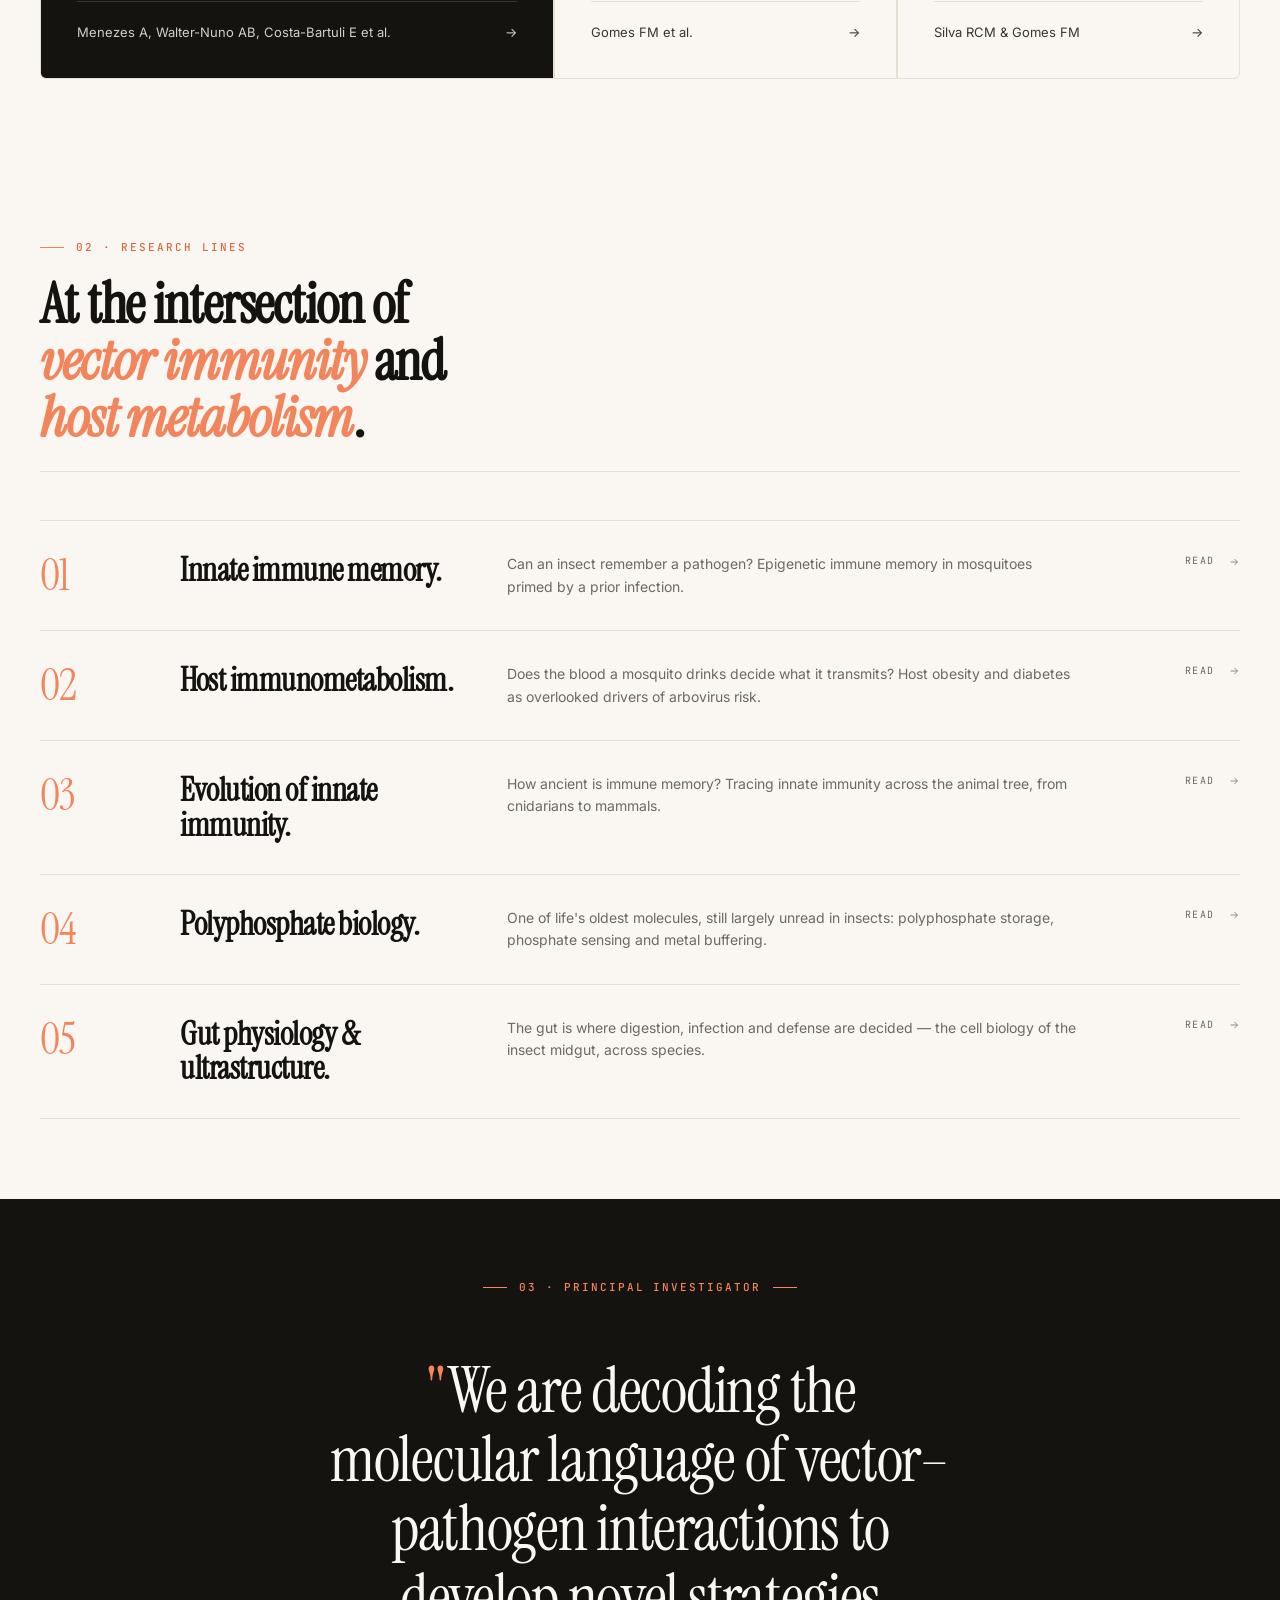
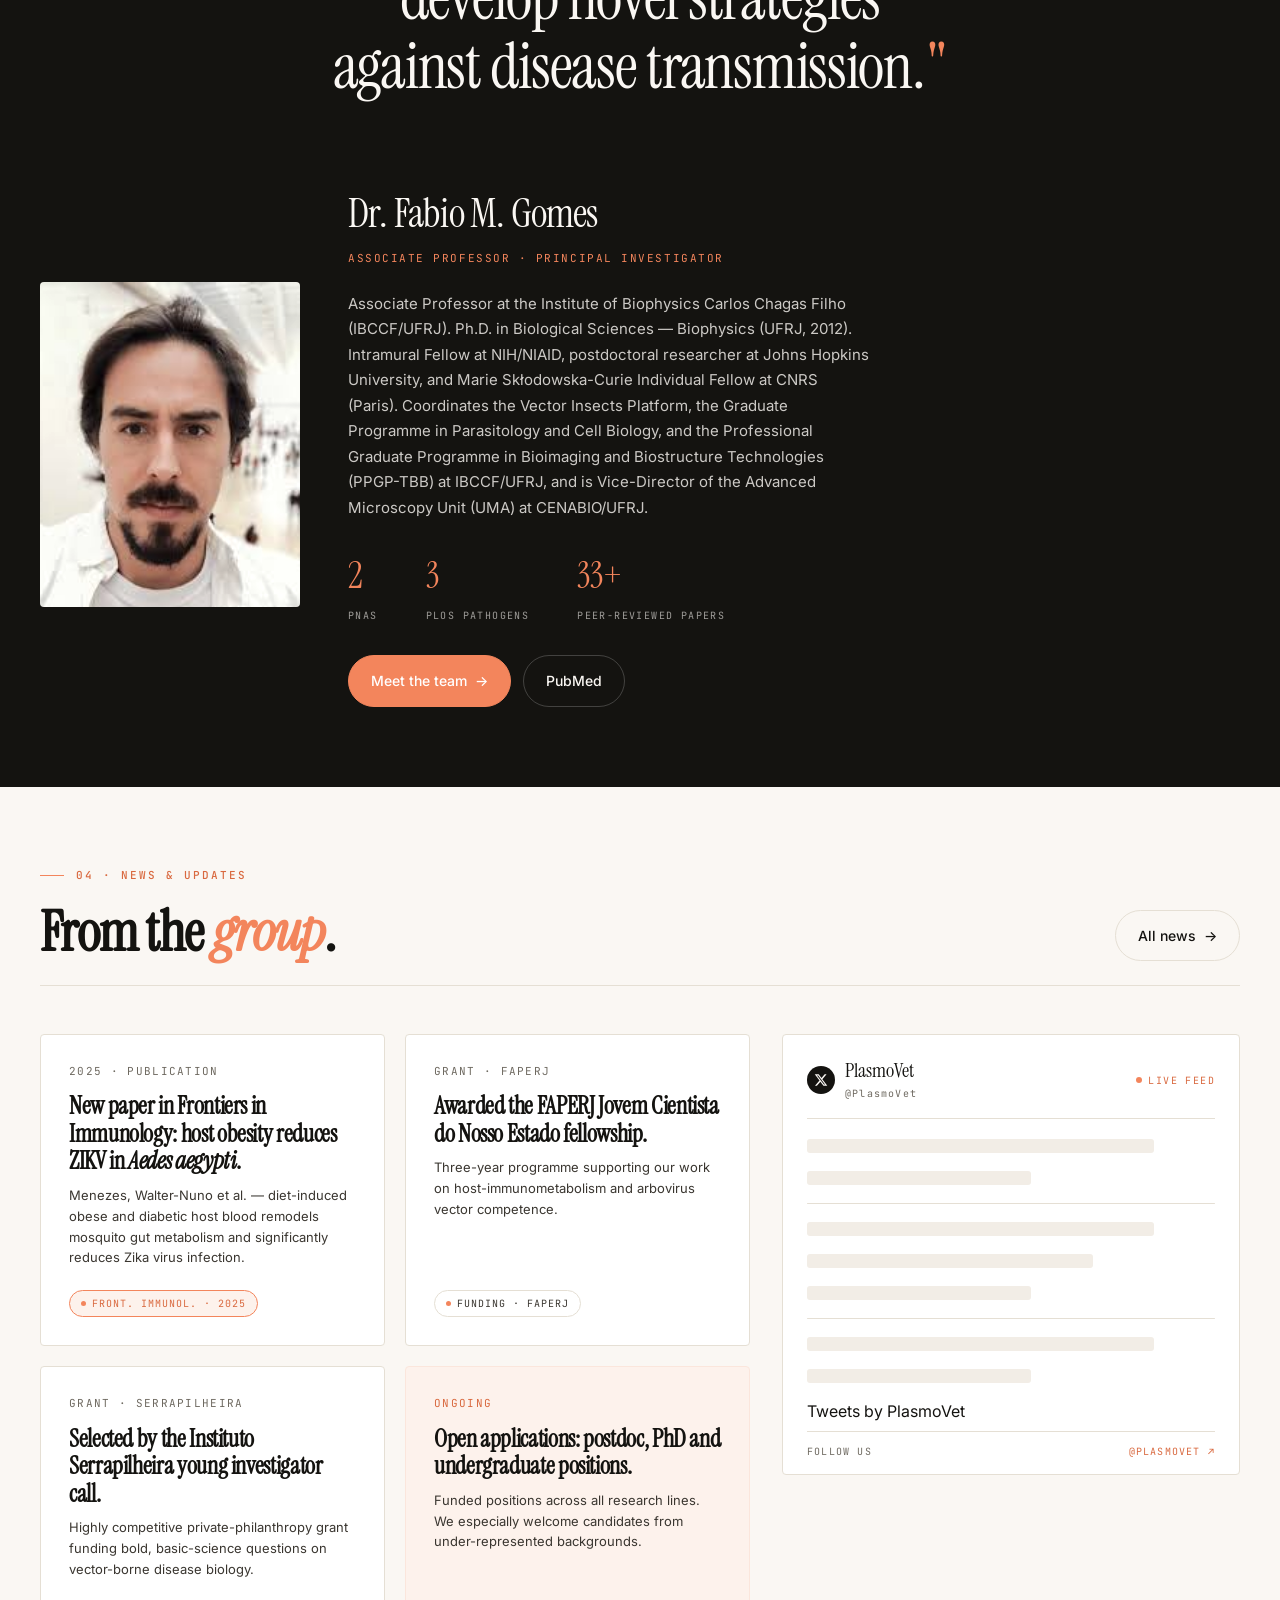
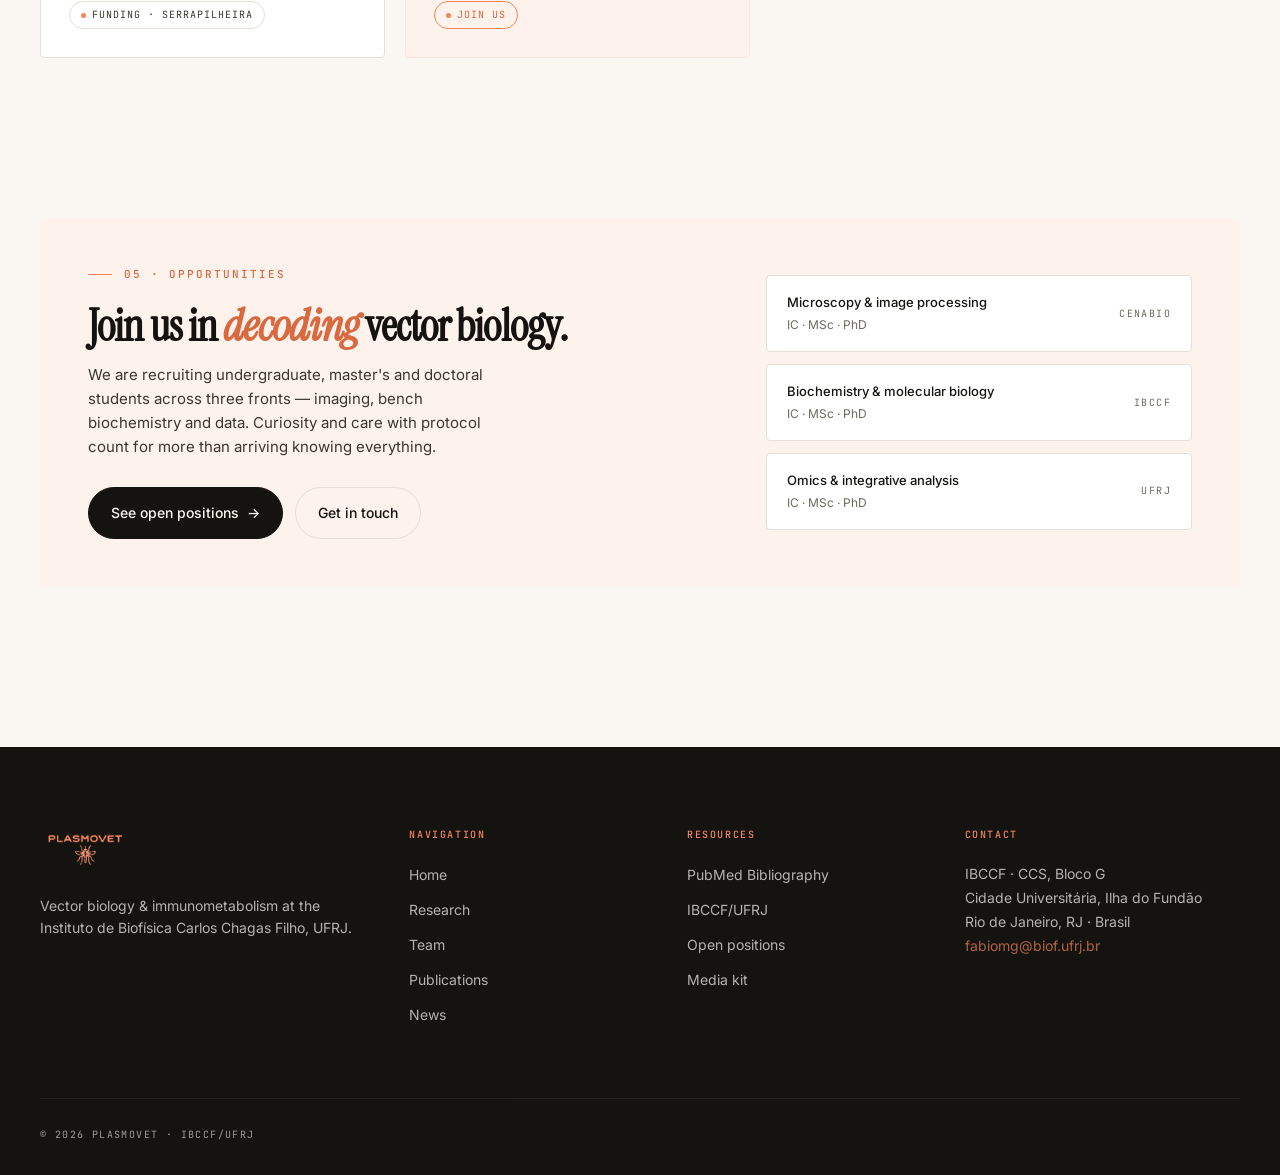
==== commit 8c20496f: "Restore CENABIO/UMA vice-direction; set Gabriel and Joao projects Confirmed by Fabio: he is vice-dir" ====
--- a/index.html
+++ b/index.html
@@ -369,8 +369,8 @@
         <div class="pi-info">
           <div class="name">Dr. Fabio M. Gomes</div>
           <div class="title" data-i18n-en="Associate Professor · Principal Investigator" data-i18n-pt="Professor Associado · Pesquisador Principal">Associate Professor · Principal Investigator</div>
-          <p data-i18n-en="Associate Professor at the Institute of Biophysics Carlos Chagas Filho (IBCCF/UFRJ). Ph.D. in Biological Sciences — Biophysics (UFRJ, 2012). Intramural Fellow at NIH/NIAID, postdoctoral researcher at Johns Hopkins University, and Marie Skłodowska-Curie Individual Fellow at CNRS (Paris). Coordinates the Vector Insects Platform, the Graduate Programme in Parasitology and Cell Biology, and the Professional Graduate Programme in Bioimaging and Biostructure Technologies (PPGP-TBB) at IBCCF/UFRJ."
-             data-i18n-pt="Professor Adjunto no Instituto de Biofísica Carlos Chagas Filho (IBCCF/UFRJ). Doutor em Ciências Biológicas — Biofísica (UFRJ, 2012). Intramural Fellow no NIH/NIAID, pós-doutorando na Johns Hopkins University e Marie Skłodowska-Curie Individual Fellow no CNRS (Paris). Coordena a Plataforma de Insetos Vetores, o Programa de Pós-Graduação em Parasitologia e Biologia Celular e o Programa de Pós-Graduação Profissional em Tecnologias de Bioimagem e Bioestrutura (PPGP-TBB), no IBCCF/UFRJ.">Associate Professor at IBCCF/UFRJ. Ph.D. in Biological Sciences — Biophysics (UFRJ, 2012). Intramural Fellow at NIH/NIAID, postdoctoral researcher at Johns Hopkins, and Marie Skłodowska-Curie Fellow at CNRS (Paris). Coordinates the Vector Insects Platform, the Graduate Programme in Parasitology and Cell Biology, and the PPGP-TBB (Bioimaging &amp; Biostructure Technologies).</p>
+          <p data-i18n-en="Associate Professor at the Institute of Biophysics Carlos Chagas Filho (IBCCF/UFRJ). Ph.D. in Biological Sciences — Biophysics (UFRJ, 2012). Intramural Fellow at NIH/NIAID, postdoctoral researcher at Johns Hopkins University, and Marie Skłodowska-Curie Individual Fellow at CNRS (Paris). Coordinates the Vector Insects Platform, the Graduate Programme in Parasitology and Cell Biology, and the Professional Graduate Programme in Bioimaging and Biostructure Technologies (PPGP-TBB) at IBCCF/UFRJ, and is Vice-Director of the Advanced Microscopy Unit (UMA) at CENABIO/UFRJ."
+             data-i18n-pt="Professor Adjunto no Instituto de Biofísica Carlos Chagas Filho (IBCCF/UFRJ). Doutor em Ciências Biológicas — Biofísica (UFRJ, 2012). Intramural Fellow no NIH/NIAID, pós-doutorando na Johns Hopkins University e Marie Skłodowska-Curie Individual Fellow no CNRS (Paris). Coordena a Plataforma de Insetos Vetores, o Programa de Pós-Graduação em Parasitologia e Biologia Celular e o Programa de Pós-Graduação Profissional em Tecnologias de Bioimagem e Bioestrutura (PPGP-TBB), no IBCCF/UFRJ. Integra a vice-direção da Unidade de Microscopia Avançada (UMA) do CENABIO/UFRJ.">Associate Professor at IBCCF/UFRJ. Ph.D. in Biological Sciences — Biophysics (UFRJ, 2012). Intramural Fellow at NIH/NIAID, postdoctoral researcher at Johns Hopkins, and Marie Skłodowska-Curie Fellow at CNRS (Paris). Coordinates the Vector Insects Platform, the Graduate Programme in Parasitology and Cell Biology, and the PPGP-TBB; Vice-Director of the Advanced Microscopy Unit (UMA) at CENABIO.</p>
           <div class="pi-meta">
             <div><div class="num">2</div><div class="lab">PNAS</div></div>
             <div><div class="num">3</div><div class="lab">PLoS Pathogens</div></div>
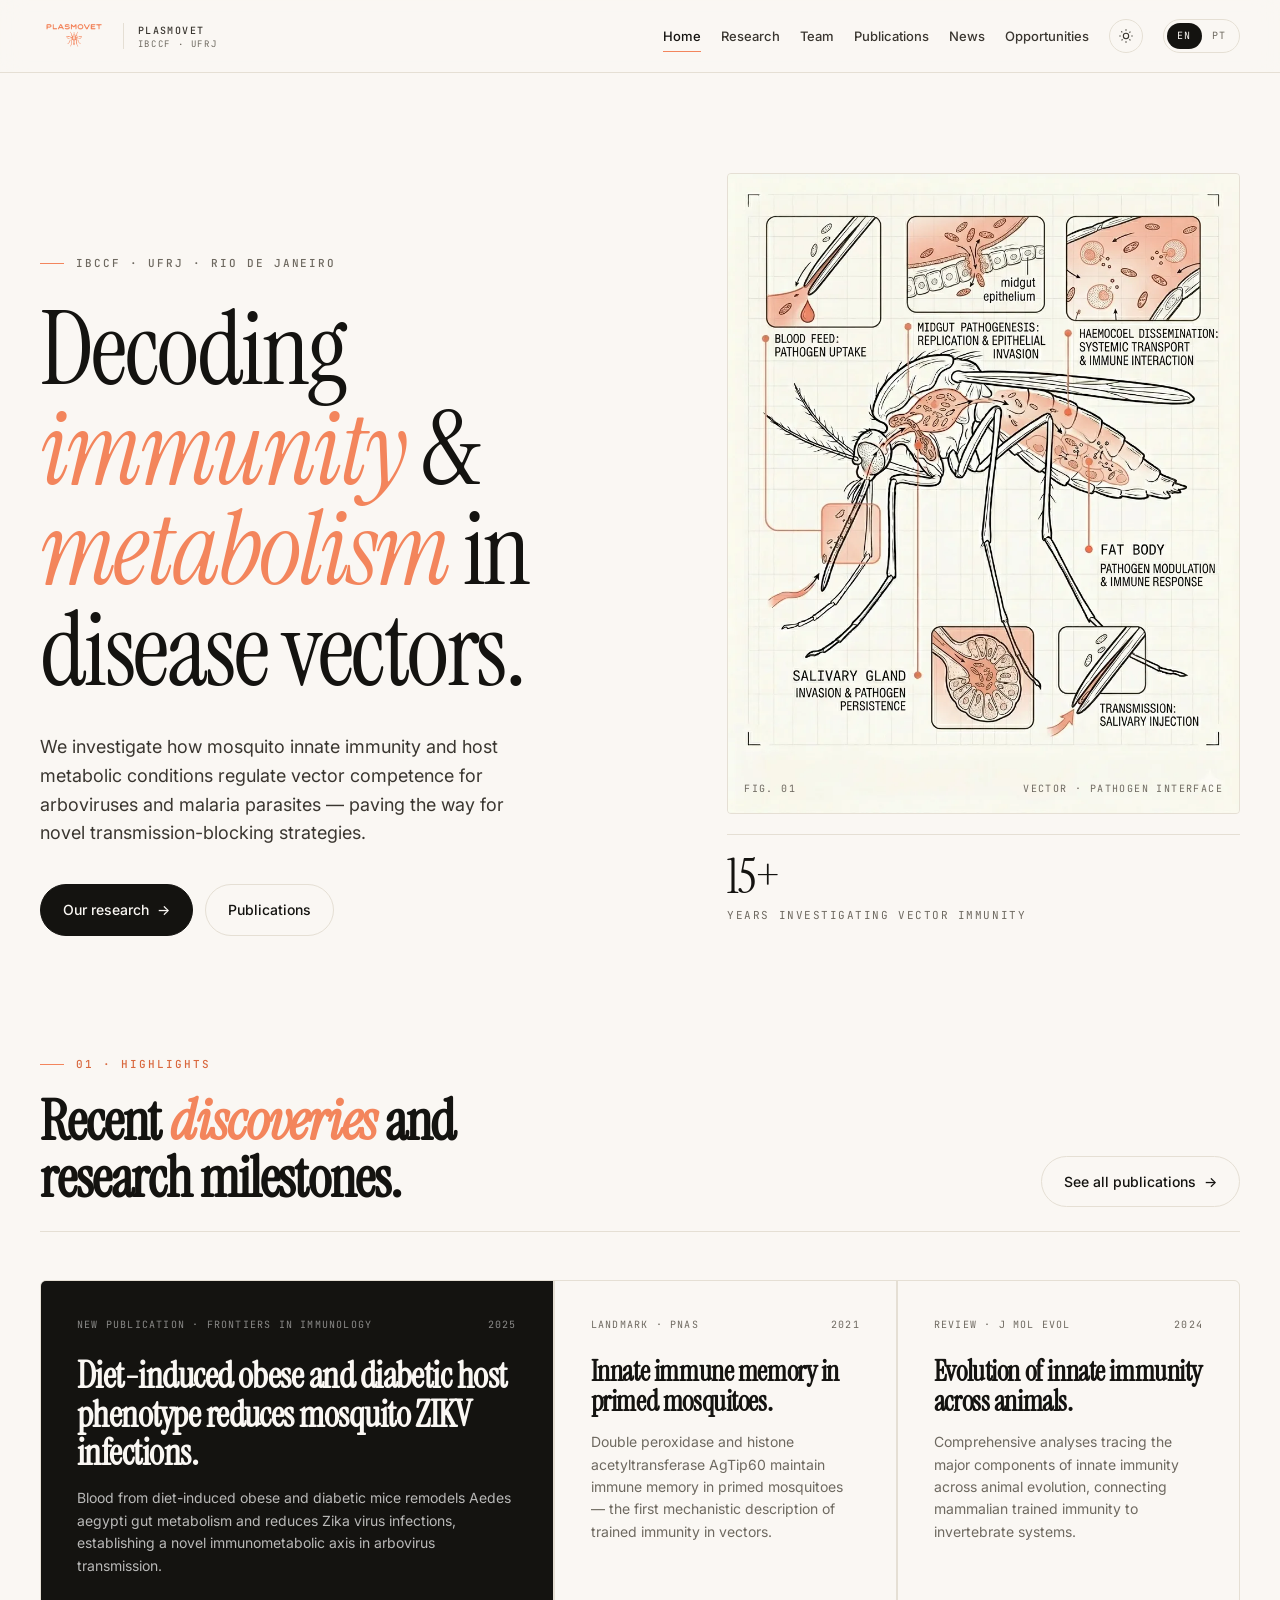
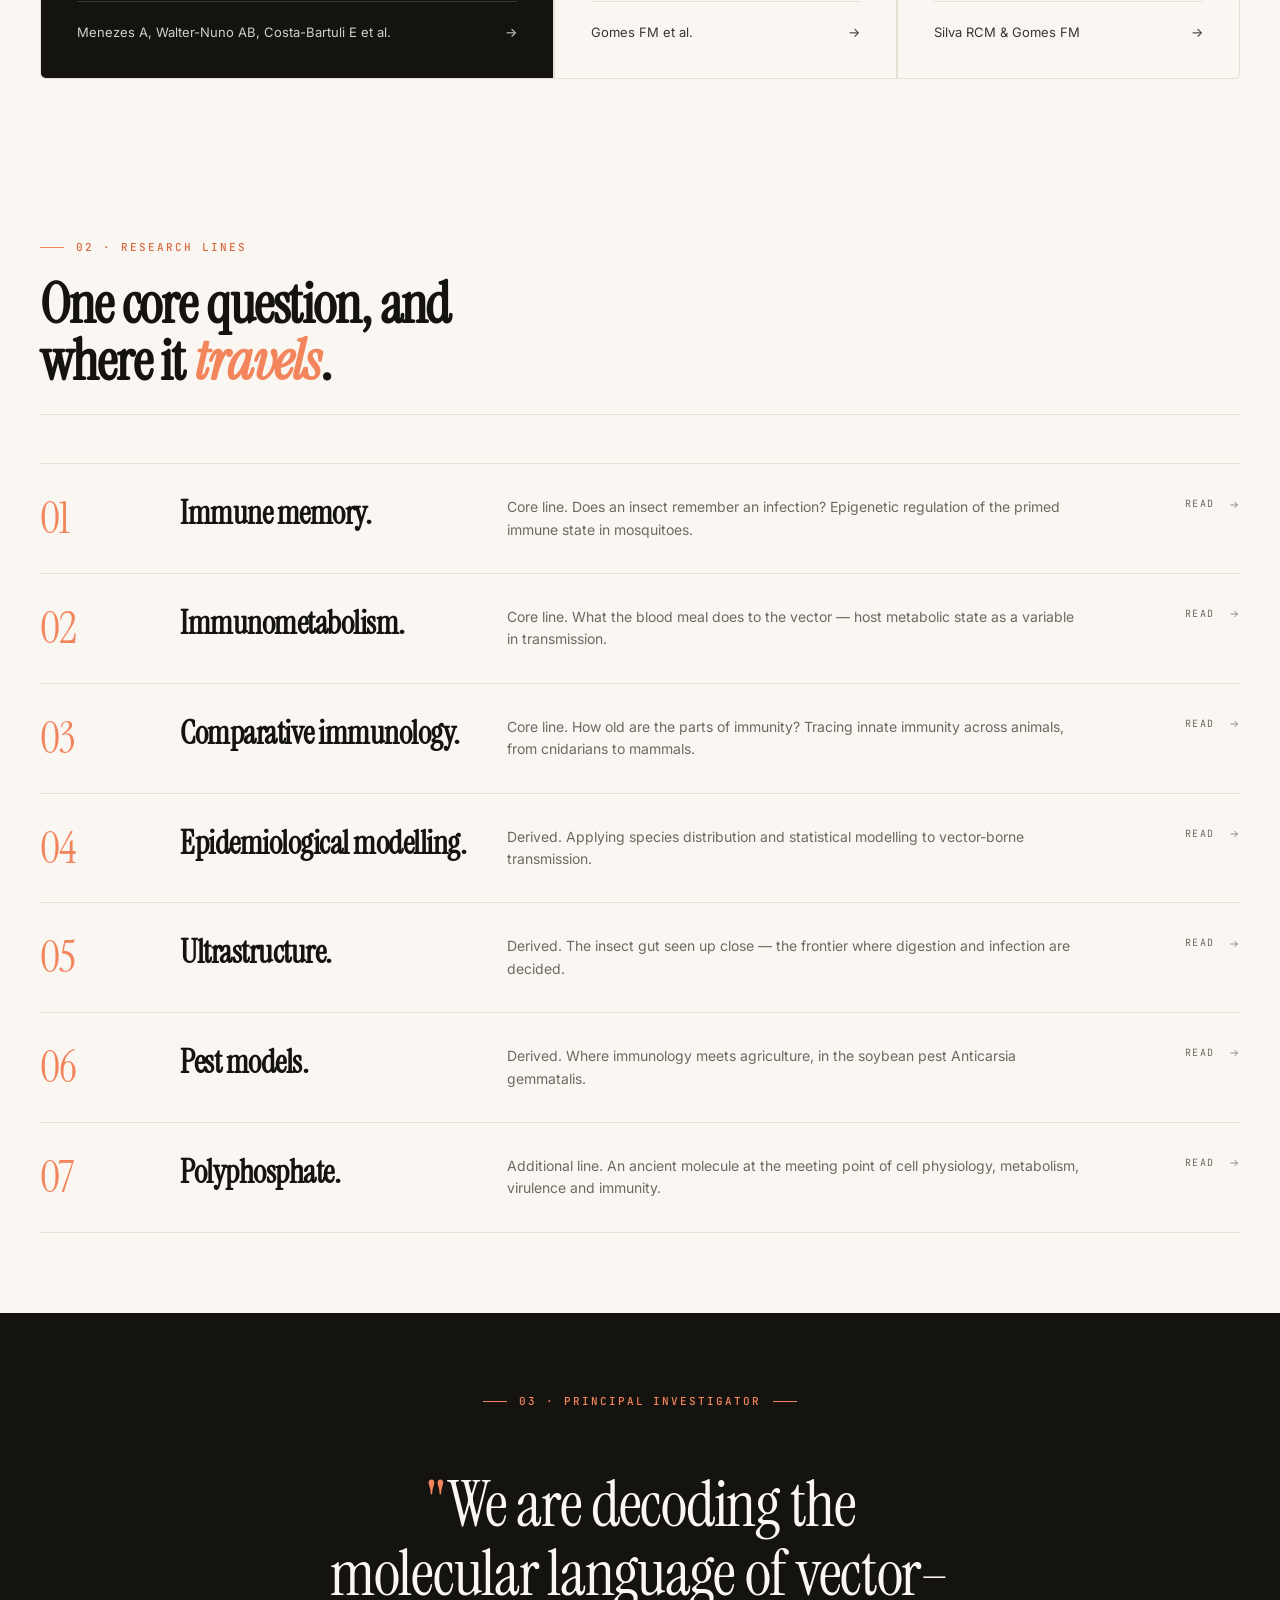
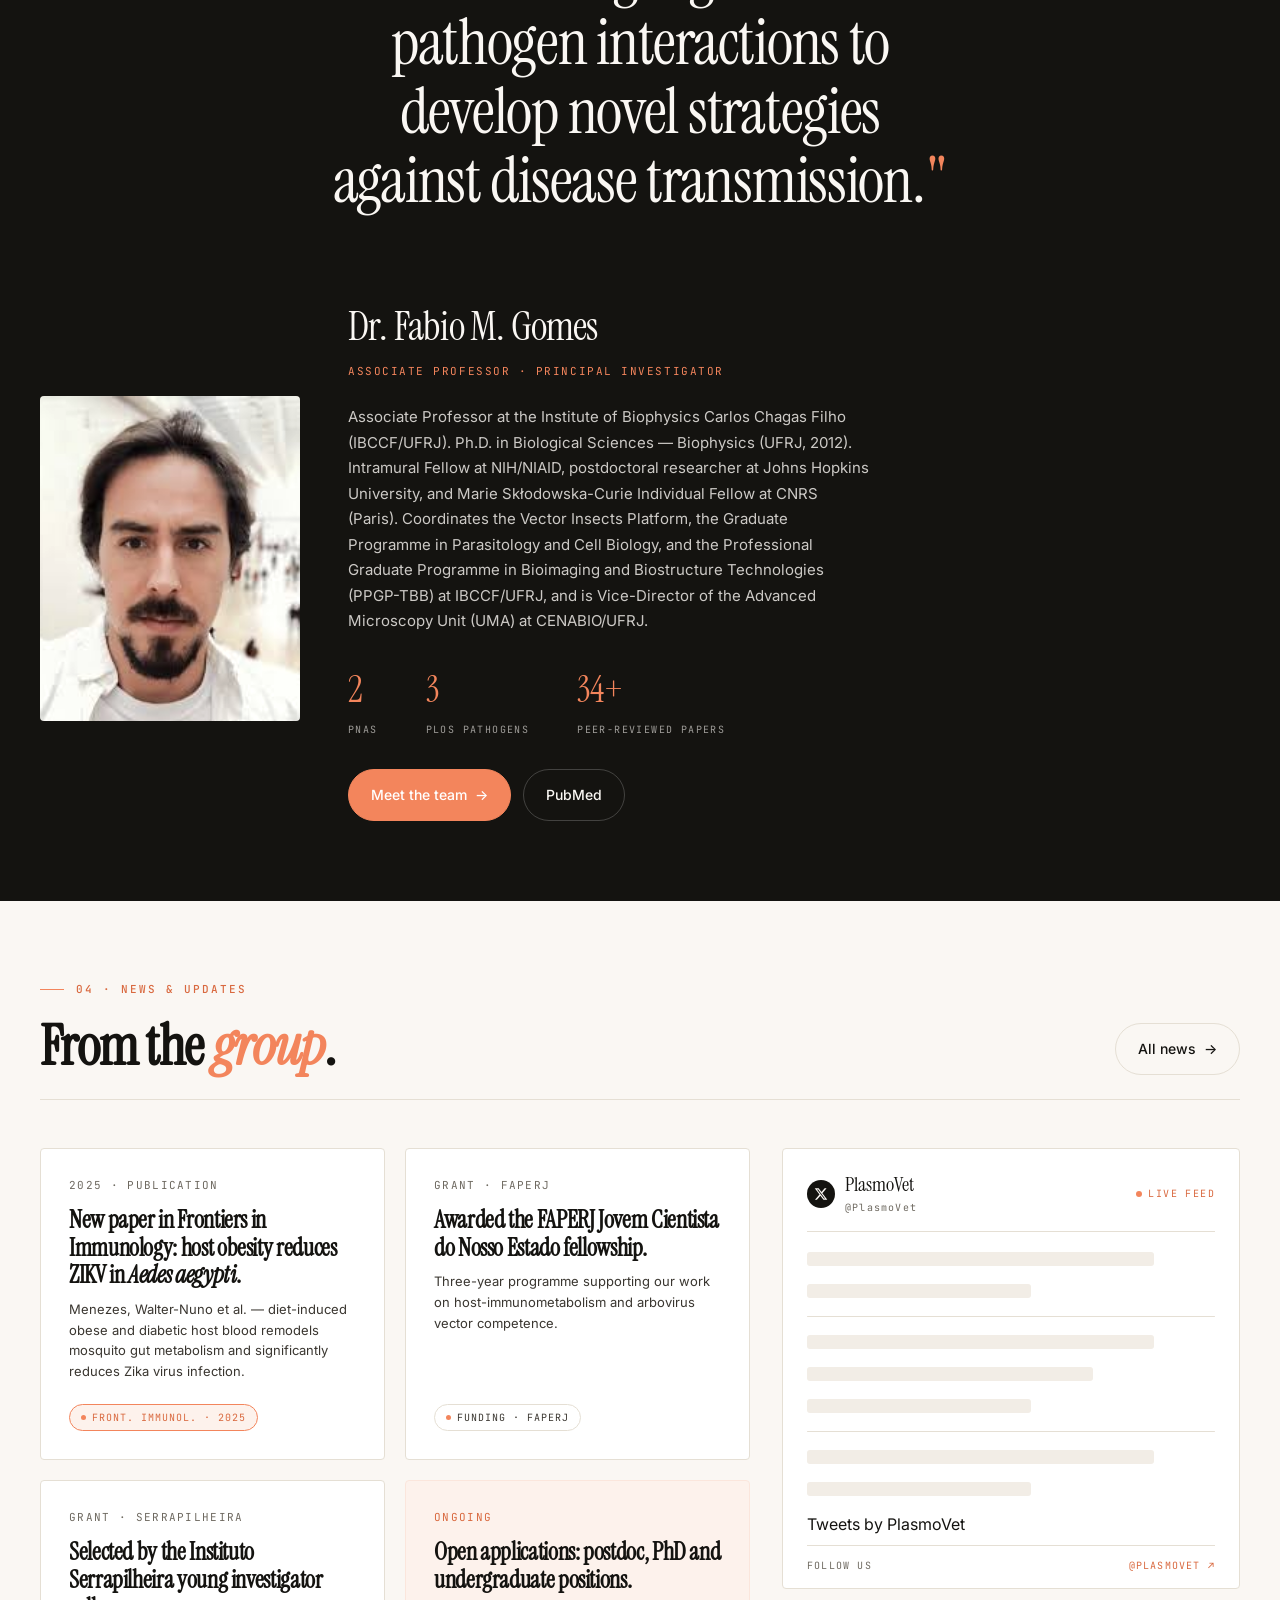
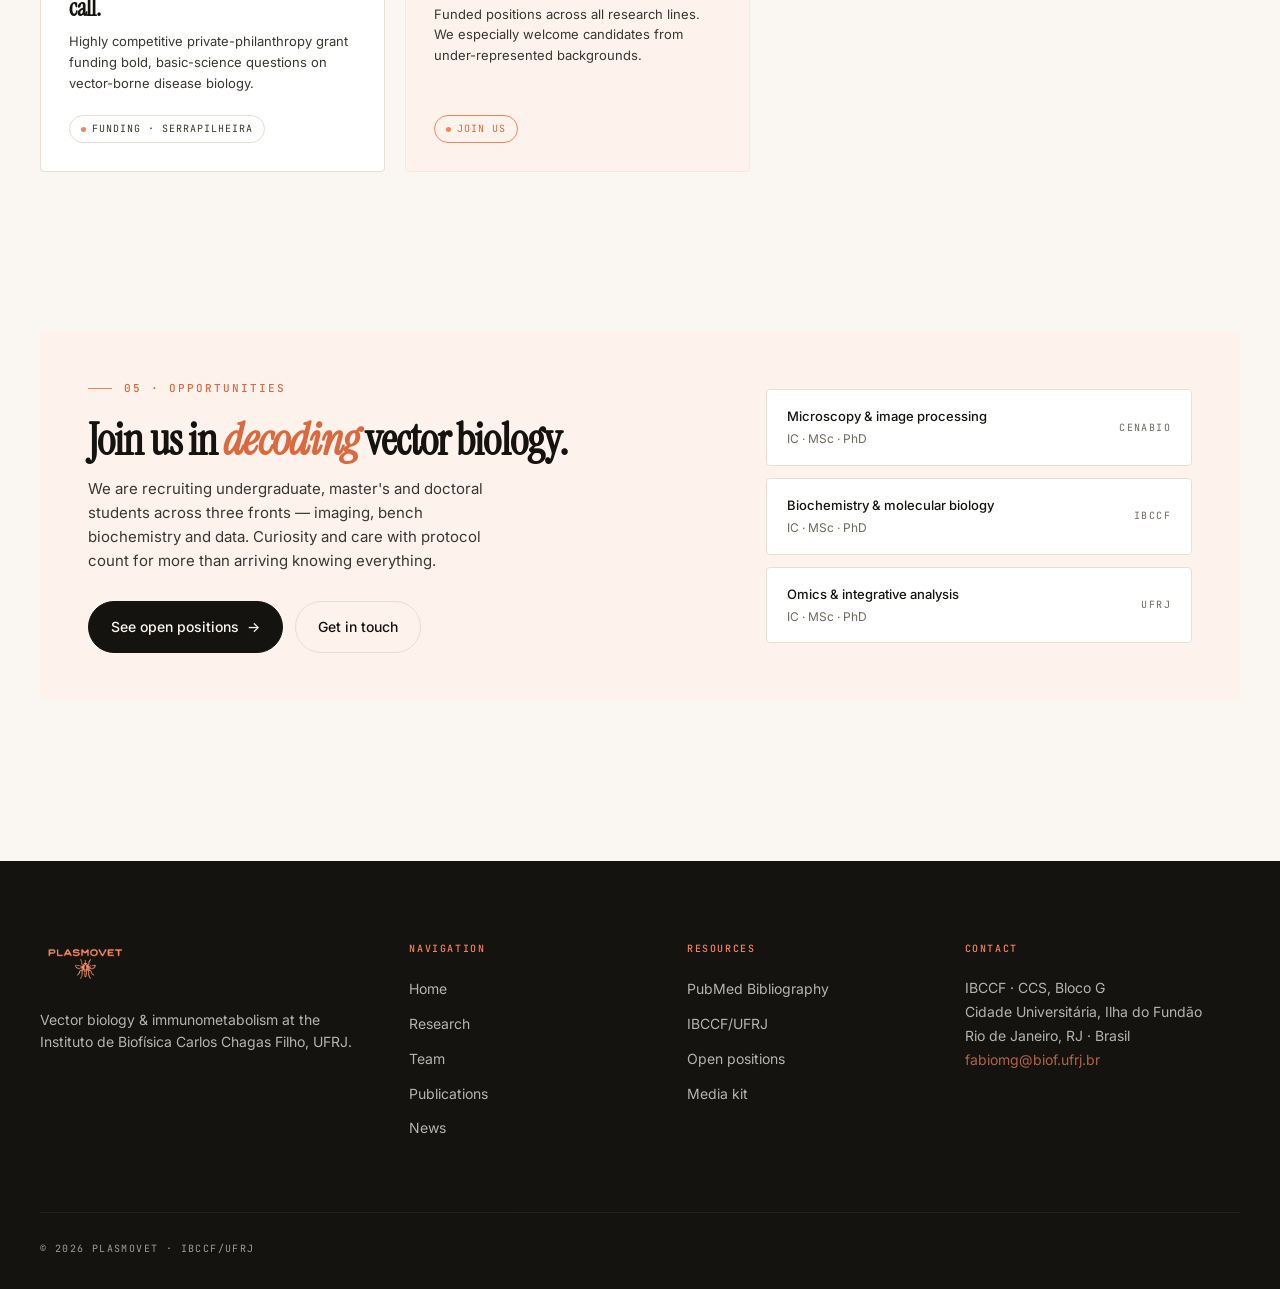
==== commit 4352bd22: "Research: reorganise into core / derived / additional; new artwork The seven lines sat flat, which r" ====
--- a/index.html
+++ b/index.html
@@ -304,44 +304,58 @@
       <div class="section-head">
         <div>
           <div class="section-label"><span class="bar"></span><span class="eyebrow coral" data-i18n-en="02 · Research lines" data-i18n-pt="02 · Linhas de pesquisa">02 · Research lines</span></div>
-          <h2 data-i18n-html data-i18n-en="At the intersection of <em>vector immunity</em> and <em>host metabolism</em>." data-i18n-pt="Na intersecção entre <em>imunidade vetorial</em> e <em>metabolismo do hospedeiro</em>.">At the intersection of <em>vector immunity</em> and <em>host metabolism</em>.</h2>
+          <h2 data-i18n-html data-i18n-en="One core question, and where it <em>travels</em>." data-i18n-pt="Uma pergunta central, e para onde ela <em>viaja</em>.">One core question, and where it <em>travels</em>.</h2>
         </div>
       </div>
 
       <div class="research-strips">
         <a href="research.html" class="research-strip">
           <div class="num">01</div>
-          <h3 data-i18n-en="Innate immune memory." data-i18n-pt="Memória imune inata.">Innate immune memory.</h3>
-          <p data-i18n-en="Can an insect remember a pathogen? Epigenetic immune memory in mosquitoes primed by a prior infection."
-             data-i18n-pt="Um inseto pode lembrar de um patógeno? Memória imune epigenética em mosquitos após uma infecção prévia.">Can an insect remember a pathogen? Epigenetic immune memory in mosquitoes primed by a prior infection.</p>
+          <h3 data-i18n-en="Immune memory." data-i18n-pt="Memória imune.">Immune memory.</h3>
+          <p data-i18n-en="Core line. Does an insect remember an infection? Epigenetic regulation of the primed immune state in mosquitoes."
+             data-i18n-pt="Linha central. Um inseto se lembra de uma infecção? Regulação epigenética do estado imune sensibilizado em mosquitos.">Core line. Does an insect remember an infection? Epigenetic regulation of the primed immune state in mosquitoes.</p>
           <div class="arrow-cell"><span data-i18n-en="Read" data-i18n-pt="Ler">Read</span> <svg width="12" height="12" viewBox="0 0 24 24" fill="none" stroke="currentColor" stroke-width="1.5"><path d="M5 12h14M13 6l6 6-6 6"/></svg></div>
         </a>
         <a href="research.html" class="research-strip">
           <div class="num">02</div>
-          <h3 data-i18n-en="Host immunometabolism." data-i18n-pt="Imunometabolismo do hospedeiro.">Host immunometabolism.</h3>
-          <p data-i18n-en="Does the blood a mosquito drinks decide what it transmits? Host obesity and diabetes as overlooked drivers of arbovirus risk."
-             data-i18n-pt="O sangue que o mosquito ingere decide o que ele transmite? Obesidade e diabetes do hospedeiro como fatores negligenciados no risco de arbovírus.">Does the blood a mosquito drinks decide what it transmits? Host obesity and diabetes as overlooked drivers of arbovirus risk.</p>
+          <h3 data-i18n-en="Immunometabolism." data-i18n-pt="Imunometabolismo.">Immunometabolism.</h3>
+          <p data-i18n-en="Core line. What the blood meal does to the vector — host metabolic state as a variable in transmission."
+             data-i18n-pt="Linha central. O que o repasto sanguíneo faz com o vetor — o estado metabólico do hospedeiro como variável da transmissão.">Core line. What the blood meal does to the vector — host metabolic state as a variable in transmission.</p>
           <div class="arrow-cell"><span data-i18n-en="Read" data-i18n-pt="Ler">Read</span> <svg width="12" height="12" viewBox="0 0 24 24" fill="none" stroke="currentColor" stroke-width="1.5"><path d="M5 12h14M13 6l6 6-6 6"/></svg></div>
         </a>
         <a href="research.html" class="research-strip">
           <div class="num">03</div>
-          <h3 data-i18n-en="Evolution of innate immunity." data-i18n-pt="Evolução da imunidade inata.">Evolution of innate immunity.</h3>
-          <p data-i18n-en="How ancient is immune memory? Tracing innate immunity across the animal tree, from cnidarians to mammals."
-             data-i18n-pt="Qual a idade da memória imune? Rastreando a imunidade inata pela árvore animal, de cnidários a mamíferos.">How ancient is immune memory? Tracing innate immunity across the animal tree, from cnidarians to mammals.</p>
+          <h3 data-i18n-en="Comparative immunology." data-i18n-pt="Imunologia comparada.">Comparative immunology.</h3>
+          <p data-i18n-en="Core line. How old are the parts of immunity? Tracing innate immunity across animals, from cnidarians to mammals."
+             data-i18n-pt="Linha central. Qual a idade das peças da imunidade? Rastreando a imunidade inata nos animais, de cnidários a mamíferos.">Core line. How old are the parts of immunity? Tracing innate immunity across animals, from cnidarians to mammals.</p>
           <div class="arrow-cell"><span data-i18n-en="Read" data-i18n-pt="Ler">Read</span> <svg width="12" height="12" viewBox="0 0 24 24" fill="none" stroke="currentColor" stroke-width="1.5"><path d="M5 12h14M13 6l6 6-6 6"/></svg></div>
         </a>
         <a href="research.html" class="research-strip">
           <div class="num">04</div>
-          <h3 data-i18n-en="Polyphosphate biology." data-i18n-pt="Biologia do polifosfato.">Polyphosphate biology.</h3>
-          <p data-i18n-en="One of life's oldest molecules, still largely unread in insects: polyphosphate storage, phosphate sensing and metal buffering."
-             data-i18n-pt="Uma das moléculas mais antigas da vida, ainda pouco compreendida em insetos: armazenamento de polifosfato, sensoriamento de fosfato e tamponamento de metais.">One of life's oldest molecules, still largely unread in insects: polyphosphate storage, phosphate sensing and metal buffering.</p>
+          <h3 data-i18n-en="Epidemiological modelling." data-i18n-pt="Modelagem epidemiológica.">Epidemiological modelling.</h3>
+          <p data-i18n-en="Derived. Applying species distribution and statistical modelling to vector-borne transmission."
+             data-i18n-pt="Derivada. Aplicação de modelagem de distribuição de espécies e estatística à transmissão por vetores.">Derived. Applying species distribution and statistical modelling to vector-borne transmission.</p>
           <div class="arrow-cell"><span data-i18n-en="Read" data-i18n-pt="Ler">Read</span> <svg width="12" height="12" viewBox="0 0 24 24" fill="none" stroke="currentColor" stroke-width="1.5"><path d="M5 12h14M13 6l6 6-6 6"/></svg></div>
         </a>
         <a href="research.html" class="research-strip">
           <div class="num">05</div>
-          <h3 data-i18n-en="Gut physiology & ultrastructure." data-i18n-pt="Fisiologia e ultraestrutura intestinal.">Gut physiology &amp; ultrastructure.</h3>
-          <p data-i18n-en="The gut is where digestion, infection and defense are decided — the cell biology of the insect midgut, across species."
-             data-i18n-pt="O intestino é onde digestão, infecção e defesa se decidem — a biologia celular do intestino médio de insetos, entre espécies.">The gut is where digestion, infection and defense are decided — the cell biology of the insect midgut, across species.</p>
+          <h3 data-i18n-en="Ultrastructure." data-i18n-pt="Ultraestrutura.">Ultrastructure.</h3>
+          <p data-i18n-en="Derived. The insect gut seen up close — the frontier where digestion and infection are decided."
+             data-i18n-pt="Derivada. O intestino do inseto visto de perto — a fronteira onde digestão e infecção são decididas.">Derived. The insect gut seen up close — the frontier where digestion and infection are decided.</p>
+          <div class="arrow-cell"><span data-i18n-en="Read" data-i18n-pt="Ler">Read</span> <svg width="12" height="12" viewBox="0 0 24 24" fill="none" stroke="currentColor" stroke-width="1.5"><path d="M5 12h14M13 6l6 6-6 6"/></svg></div>
+        </a>
+        <a href="research.html" class="research-strip">
+          <div class="num">06</div>
+          <h3 data-i18n-en="Pest models." data-i18n-pt="Modelos de praga.">Pest models.</h3>
+          <p data-i18n-en="Derived. Where immunology meets agriculture, in the soybean pest Anticarsia gemmatalis."
+             data-i18n-pt="Derivada. Onde a imunologia encontra a agricultura, na praga da soja Anticarsia gemmatalis.">Derived. Where immunology meets agriculture, in the soybean pest Anticarsia gemmatalis.</p>
+          <div class="arrow-cell"><span data-i18n-en="Read" data-i18n-pt="Ler">Read</span> <svg width="12" height="12" viewBox="0 0 24 24" fill="none" stroke="currentColor" stroke-width="1.5"><path d="M5 12h14M13 6l6 6-6 6"/></svg></div>
+        </a>
+        <a href="research.html" class="research-strip">
+          <div class="num">07</div>
+          <h3 data-i18n-en="Polyphosphate." data-i18n-pt="Polifosfato.">Polyphosphate.</h3>
+          <p data-i18n-en="Additional line. An ancient molecule at the meeting point of cell physiology, metabolism, virulence and immunity."
+             data-i18n-pt="Linha adicional. Uma molécula ancestral no encontro entre fisiologia celular, metabolismo, virulência e imunidade.">Additional line. An ancient molecule at the meeting point of cell physiology, metabolism, virulence and immunity.</p>
           <div class="arrow-cell"><span data-i18n-en="Read" data-i18n-pt="Ler">Read</span> <svg width="12" height="12" viewBox="0 0 24 24" fill="none" stroke="currentColor" stroke-width="1.5"><path d="M5 12h14M13 6l6 6-6 6"/></svg></div>
         </a>
       </div>
--- a/style.css
+++ b/style.css
@@ -344,7 +344,7 @@
 html.js :is(
   .hero-grid > div, .section-head, .highlight-grid > *, .research-strip,
   .news-card, .media-item, .feat-news, .card-plain, .pi-grid, .stat,
-  .member, .alum, .pub, .research-detail, .vaga, .prog
+  .member, .alum, .pub, .research-detail, .vaga, .prog, .update
 ):not(.is-revealed) {
   opacity: 0;
   transform: translateY(20px);
@@ -352,7 +352,7 @@
 :is(
   .hero-grid > div, .section-head, .highlight-grid > *, .research-strip,
   .news-card, .media-item, .feat-news, .card-plain, .pi-grid, .stat,
-  .member, .alum, .pub, .research-detail, .vaga, .prog
+  .member, .alum, .pub, .research-detail, .vaga, .prog, .update
 ) {
   transition: opacity .7s cubic-bezier(.16,1,.3,1), transform .7s cubic-bezier(.16,1,.3,1);
 }
@@ -366,6 +366,6 @@
   html.js :is(
     .hero-grid > div, .section-head, .highlight-grid > *, .research-strip,
     .news-card, .media-item, .feat-news, .card-plain, .pi-grid, .stat,
-    .member, .alum, .pub, .research-detail, .vaga, .prog
+    .member, .alum, .pub, .research-detail, .vaga, .prog, .update
   ) { opacity: 1 !important; transform: none !important; transition: none !important; }
 }
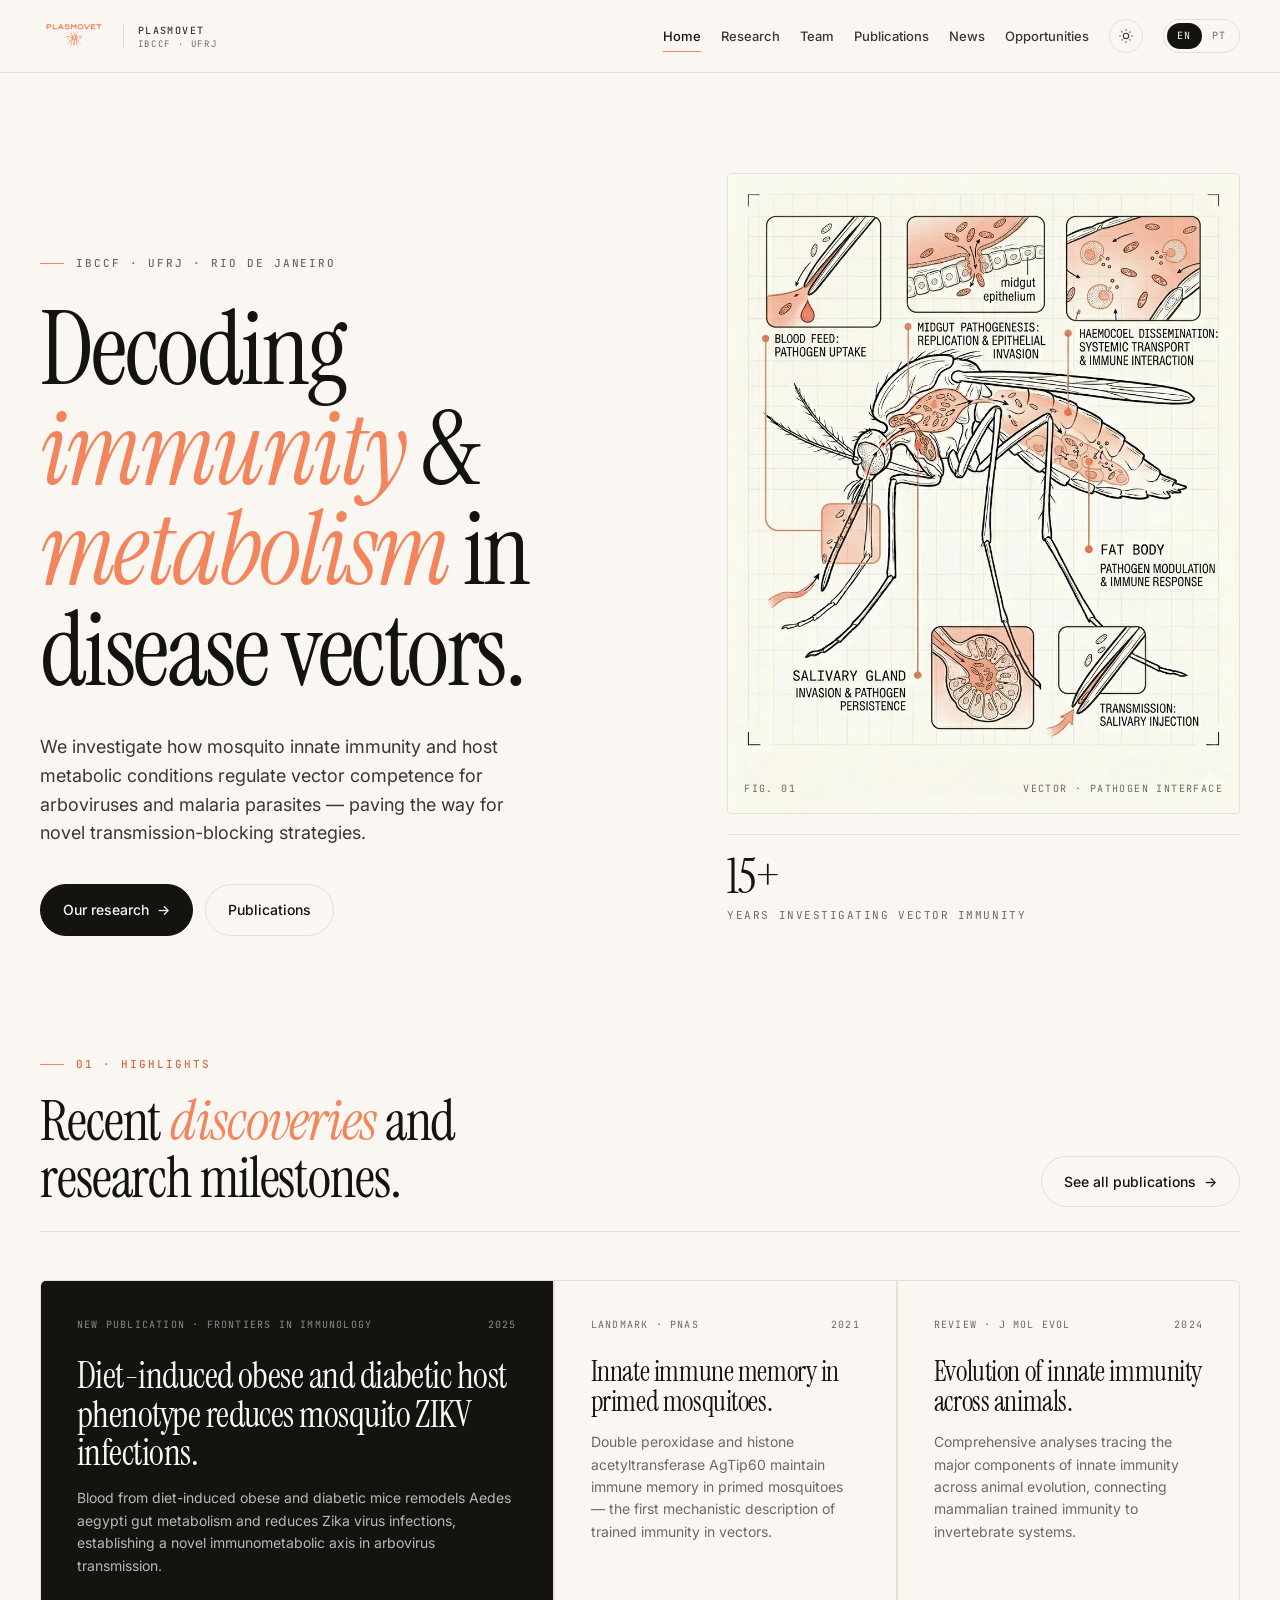
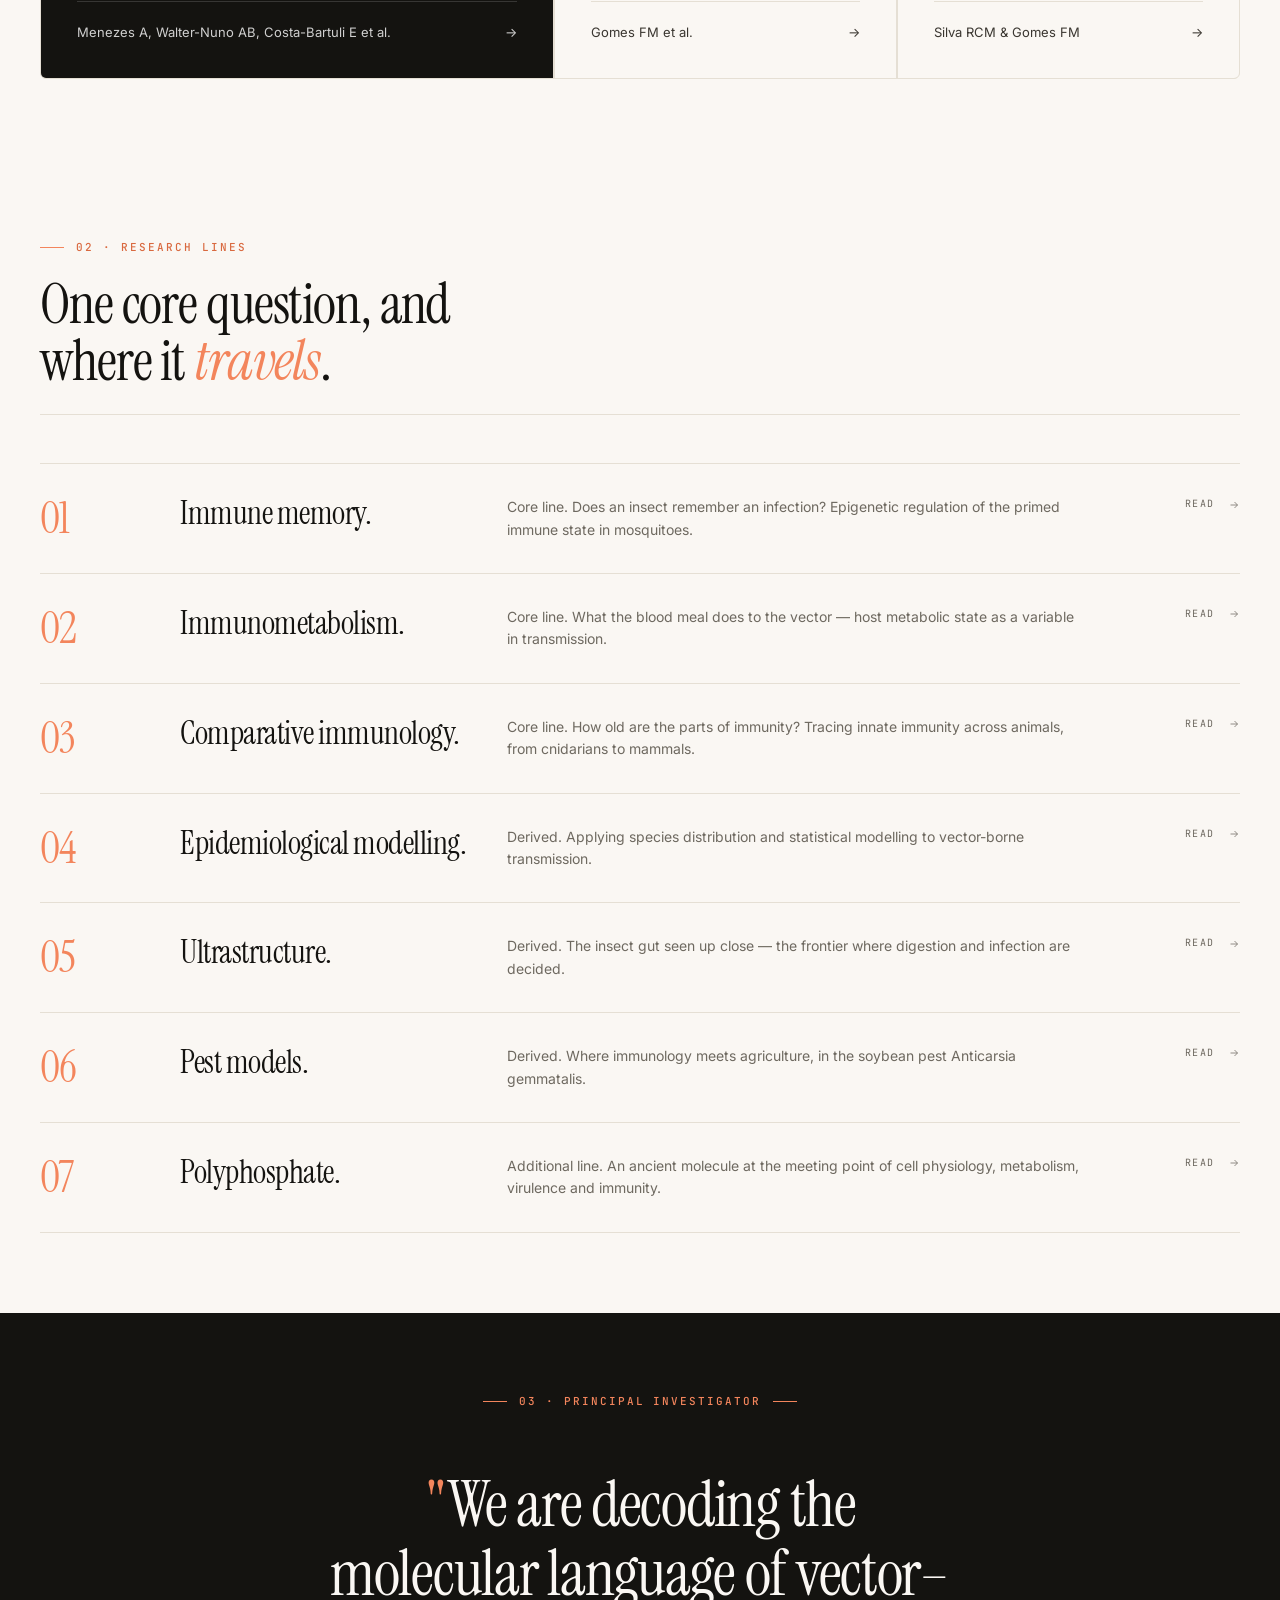
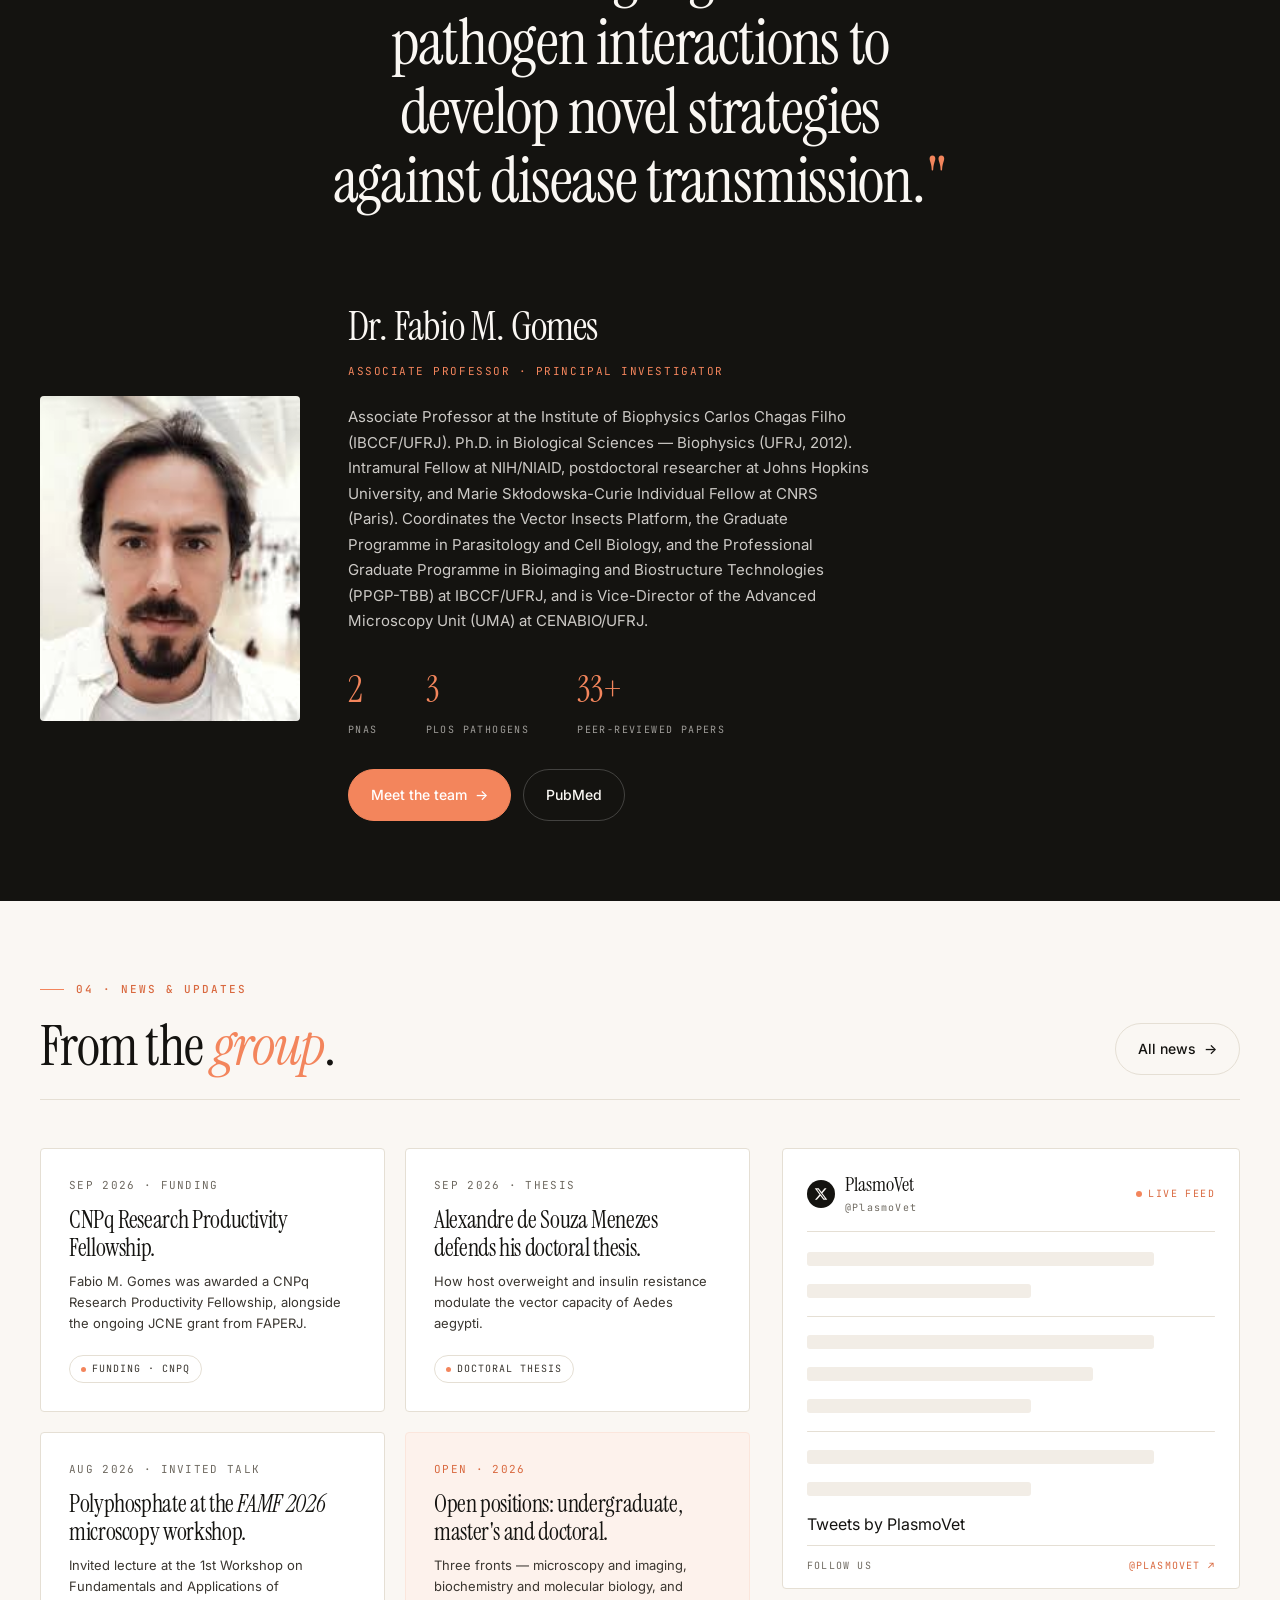
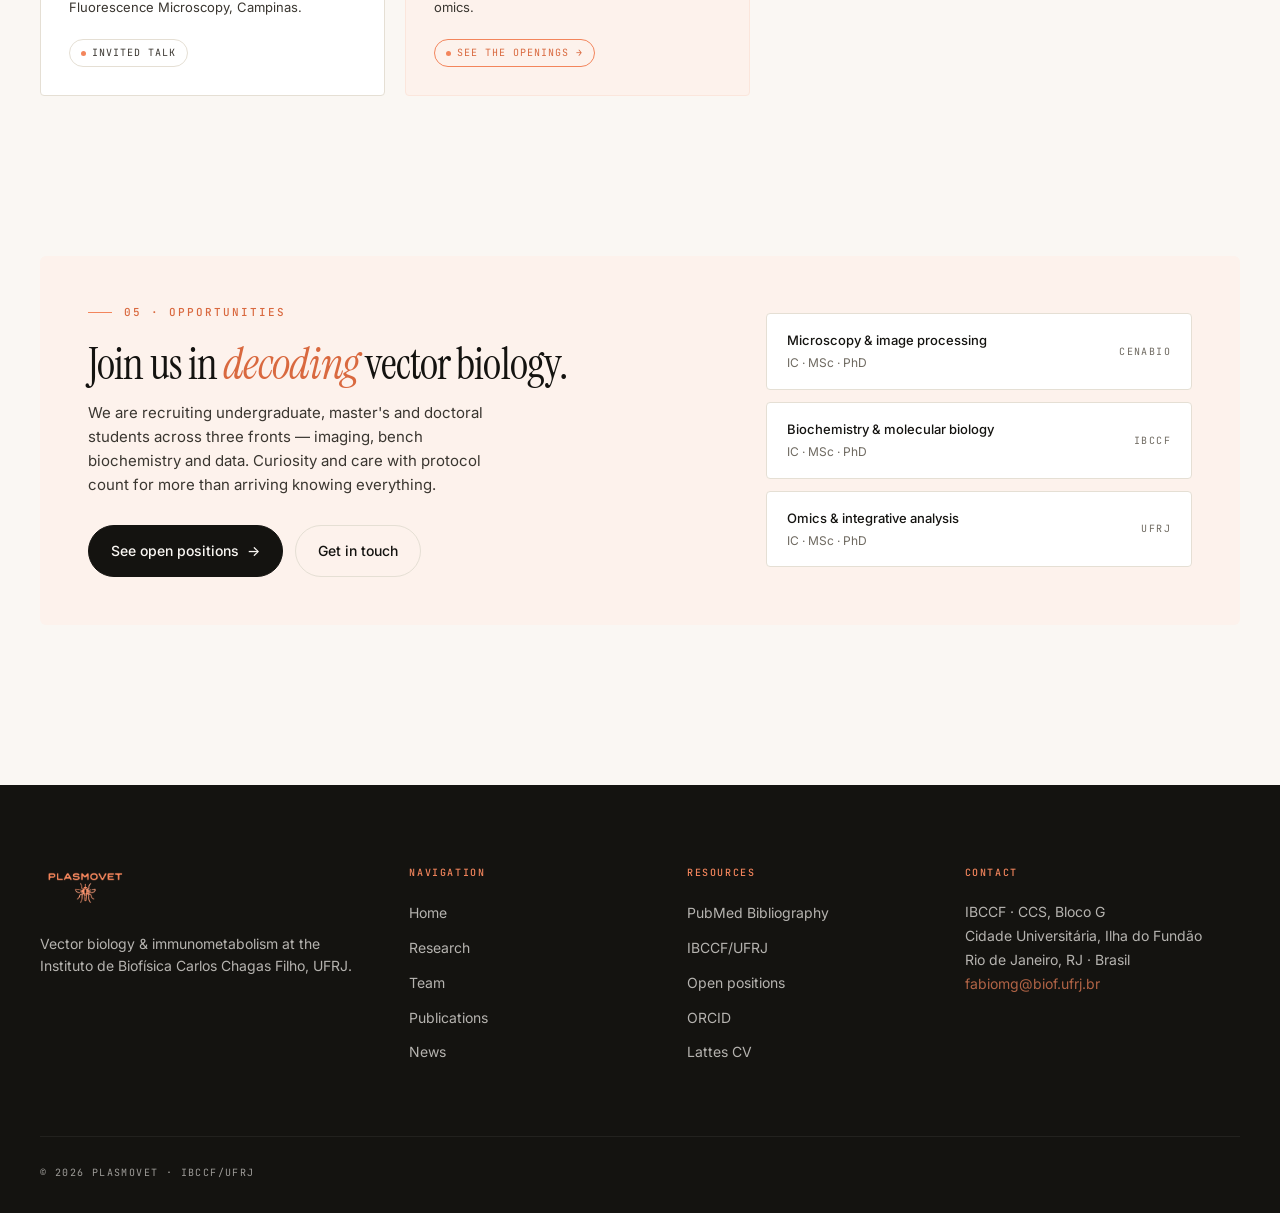
==== commit 1162347f: "Fix broken/missing pieces; remove fabricated content from the home page Found while fixing the audit" ====
--- a/index.html
+++ b/index.html
@@ -5,6 +5,28 @@
 <script>(function(){try{var t=localStorage.getItem('plasmovet_theme');if(t!=='light'&&t!=='dark')t=window.matchMedia('(prefers-color-scheme: dark)').matches?'dark':'light';document.documentElement.setAttribute('data-theme',t);}catch(e){}document.documentElement.classList.add('js');})();</script>
 <meta name="viewport" content="width=device-width, initial-scale=1.0"/>
 <title>PlasmoVet — Vector Biology & Immunometabolism</title>
+<meta name="description" content="PlasmoVet is a research group at IBCCF/UFRJ studying insect immunity and how the metabolic state of the host shapes the transmission of arboviruses and malaria by mosquitoes."/>
+<link rel="canonical" href="https://www.plasmovet.net/"/>
+<link rel="icon" href="/favicon.ico" sizes="any"/>
+<link rel="icon" type="image/png" sizes="32x32" href="/favicon-32.png"/>
+<link rel="apple-touch-icon" href="/apple-touch-icon.png"/>
+<meta name="theme-color" content="#FAF7F3" media="(prefers-color-scheme: light)"/>
+<meta name="theme-color" content="#141210" media="(prefers-color-scheme: dark)"/>
+<meta property="og:type" content="website"/>
+<meta property="og:site_name" content="PlasmoVet"/>
+<meta property="og:title" content="PlasmoVet — Vector Biology &amp; Immunometabolism"/>
+<meta property="og:description" content="PlasmoVet is a research group at IBCCF/UFRJ studying insect immunity and how the metabolic state of the host shapes the transmission of arboviruses and malaria by mosquitoes."/>
+<meta property="og:url" content="https://www.plasmovet.net/"/>
+<meta property="og:image" content="https://www.plasmovet.net/assets/og/og-default.jpg"/>
+<meta property="og:image:width" content="1200"/>
+<meta property="og:image:height" content="630"/>
+<meta property="og:image:alt" content="PlasmoVet — Vector Biology &amp; Immunometabolism"/>
+<meta property="og:locale" content="en_US"/>
+<meta property="og:locale:alternate" content="pt_BR"/>
+<meta name="twitter:card" content="summary_large_image"/>
+<meta name="twitter:title" content="PlasmoVet — Vector Biology &amp; Immunometabolism"/>
+<meta name="twitter:description" content="PlasmoVet is a research group at IBCCF/UFRJ studying insect immunity and how the metabolic state of the host shapes the transmission of arboviruses and malaria by mosquitoes."/>
+<meta name="twitter:image" content="https://www.plasmovet.net/assets/og/og-default.jpg"/>
 <link rel="preconnect" href="https://fonts.googleapis.com">
 <link rel="preconnect" href="https://fonts.gstatic.com" crossorigin>
 <link href="https://fonts.googleapis.com/css2?family=Instrument+Serif:ital@0;1&family=Inter:wght@300;400;500;600;700&family=JetBrains+Mono:wght@400;500&display=swap" rel="stylesheet">
@@ -218,7 +240,7 @@
             <div class="hero-art-inner">
               <picture>
                 <source srcset="assets/hero-mosquito.webp" type="image/webp"/>
-                <img src="assets/hero-mosquito.png" alt="Vector–pathogen interface illustration" class="hero-diagram" width="800" height="1000" fetchpriority="high" style="width:100%;height:100%;object-fit:cover;object-position:center;display:block"/>
+                <img src="assets/hero-mosquito.jpg" alt="Vector–pathogen interface illustration" class="hero-diagram" width="800" height="1000" fetchpriority="high" style="width:100%;height:100%;object-fit:cover;object-position:center;display:block"/>
               </picture>
             </div>
             <div class="caption">
@@ -415,32 +437,32 @@
       <div class="news-layout">
         <div class="news-grid">
           <article class="news-card">
-            <div class="date" data-i18n-en="2025 · PUBLICATION" data-i18n-pt="2025 · PUBLICAÇÃO">2025 · PUBLICATION</div>
-            <h4 data-i18n-html data-i18n-en="New paper in Frontiers in Immunology: host obesity reduces ZIKV in <em>Aedes aegypti</em>." data-i18n-pt="Novo artigo na Frontiers in Immunology: obesidade do hospedeiro reduz ZIKV em <em>Aedes aegypti</em>.">New paper in Frontiers in Immunology: host obesity reduces ZIKV in <em>Aedes aegypti</em>.</h4>
-            <p data-i18n-en="Menezes, Walter-Nuno et al. — diet-induced obese and diabetic host blood remodels mosquito gut metabolism and significantly reduces Zika virus infection."
-               data-i18n-pt="Menezes, Walter-Nuno et al. — sangue de hospedeiro obeso e diabético induzido por dieta remodela o metabolismo intestinal do mosquito e reduz infecções por Zika.">Menezes, Walter-Nuno et al. — diet-induced obese and diabetic host blood remodels mosquito gut metabolism and significantly reduces Zika virus infection.</p>
-            <div class="tag-row"><span class="chip coral"><span class="chip-dot"></span><span data-i18n-en="Front. Immunol. · 2025" data-i18n-pt="Front. Immunol. · 2025">Front. Immunol. · 2025</span></span></div>
+            <div class="date" data-i18n-en="Sep 2026 · Funding" data-i18n-pt="Set 2026 · Financiamento">Sep 2026 · Funding</div>
+            <h4 data-i18n-html data-i18n-en="CNPq Research Productivity Fellowship." data-i18n-pt="Bolsa de Produtividade em Pesquisa do CNPq.">CNPq Research Productivity Fellowship.</h4>
+            <p data-i18n-en="Fabio M. Gomes was awarded a CNPq Research Productivity Fellowship, alongside the ongoing JCNE grant from FAPERJ."
+               data-i18n-pt="Fabio M. Gomes foi contemplado com a Bolsa de Produtividade em Pesquisa do CNPq, somada ao JCNE da FAPERJ.">Fabio M. Gomes was awarded a CNPq Research Productivity Fellowship, alongside the ongoing JCNE grant from FAPERJ.</p>
+            <div class="tag-row"><span class="chip"><span class="chip-dot"></span><span data-i18n-en="Funding · CNPq" data-i18n-pt="Financiamento · CNPq">Funding · CNPq</span></span></div>
           </article>
           <article class="news-card">
-            <div class="date" data-i18n-en="GRANT · FAPERJ" data-i18n-pt="GRANT · FAPERJ">GRANT · FAPERJ</div>
-            <h4 data-i18n-en="Awarded the FAPERJ Jovem Cientista do Nosso Estado fellowship." data-i18n-pt="Contemplado com a bolsa FAPERJ Jovem Cientista do Nosso Estado.">Awarded the FAPERJ Jovem Cientista do Nosso Estado fellowship.</h4>
-            <p data-i18n-en="Three-year programme supporting our work on host-immunometabolism and arbovirus vector competence."
-               data-i18n-pt="Programa de três anos apoiando nosso trabalho em imunometabolismo do hospedeiro e competência vetorial para arbovírus.">Three-year programme supporting our work on host-immunometabolism and arbovirus vector competence.</p>
-            <div class="tag-row"><span class="chip"><span class="chip-dot"></span><span data-i18n-en="Funding · FAPERJ" data-i18n-pt="Financiamento · FAPERJ">Funding · FAPERJ</span></span></div>
+            <div class="date" data-i18n-en="Sep 2026 · Thesis" data-i18n-pt="Set 2026 · Tese">Sep 2026 · Thesis</div>
+            <h4 data-i18n-html data-i18n-en="Alexandre de Souza Menezes defends his doctoral thesis." data-i18n-pt="Alexandre de Souza Menezes defende sua tese de doutorado.">Alexandre de Souza Menezes defends his doctoral thesis.</h4>
+            <p data-i18n-en="How host overweight and insulin resistance modulate the vector capacity of Aedes aegypti."
+               data-i18n-pt="Como sobrepeso e resistência à insulina do hospedeiro modulam a capacidade vetorial de Aedes aegypti.">How host overweight and insulin resistance modulate the vector capacity of Aedes aegypti.</p>
+            <div class="tag-row"><span class="chip"><span class="chip-dot"></span><span data-i18n-en="Doctoral thesis" data-i18n-pt="Tese de doutorado">Doctoral thesis</span></span></div>
           </article>
           <article class="news-card">
-            <div class="date" data-i18n-en="GRANT · SERRAPILHEIRA" data-i18n-pt="GRANT · SERRAPILHEIRA">GRANT · SERRAPILHEIRA</div>
-            <h4 data-i18n-en="Selected by the Instituto Serrapilheira young investigator call." data-i18n-pt="Selecionado pela chamada de jovem pesquisador do Instituto Serrapilheira.">Selected by the Instituto Serrapilheira young investigator call.</h4>
-            <p data-i18n-en="Highly competitive private-philanthropy grant funding bold, basic-science questions on vector-borne disease biology."
-               data-i18n-pt="Edital altamente competitivo de filantropia privada, financiando questões ousadas de ciência básica em biologia de doenças transmitidas por vetores.">Highly competitive private-philanthropy grant funding bold, basic-science questions on vector-borne disease biology.</p>
-            <div class="tag-row"><span class="chip"><span class="chip-dot"></span><span data-i18n-en="Funding · Serrapilheira" data-i18n-pt="Financiamento · Serrapilheira">Funding · Serrapilheira</span></span></div>
+            <div class="date" data-i18n-en="Aug 2026 · Invited talk" data-i18n-pt="Ago 2026 · Palestra">Aug 2026 · Invited talk</div>
+            <h4 data-i18n-html data-i18n-en="Polyphosphate at the <em>FAMF 2026</em> microscopy workshop." data-i18n-pt="Polifosfato no workshop de microscopia <em>FAMF 2026</em>.">Polyphosphate at the <em>FAMF 2026</em> microscopy workshop.</h4>
+            <p data-i18n-en="Invited lecture at the 1st Workshop on Fundamentals and Applications of Fluorescence Microscopy, Campinas."
+               data-i18n-pt="Palestra convidada no I Workshop de Fundamentos e Aplicações da Microscopia de Fluorescência, Campinas.">Invited lecture at the 1st Workshop on Fundamentals and Applications of Fluorescence Microscopy, Campinas.</p>
+            <div class="tag-row"><span class="chip"><span class="chip-dot"></span><span data-i18n-en="Invited talk" data-i18n-pt="Palestra convidada">Invited talk</span></span></div>
           </article>
           <article class="news-card" style="background:var(--coral-wash);border-color:var(--coral-soft)">
-            <div class="date" style="color:var(--coral-deep)" data-i18n-en="ONGOING" data-i18n-pt="EM CURSO">ONGOING</div>
-            <h4 data-i18n-en="Open applications: postdoc, PhD and undergraduate positions." data-i18n-pt="Candidaturas abertas: pós-doc, doutorado e iniciação científica.">Open applications: postdoc, PhD and undergraduate positions.</h4>
-            <p data-i18n-en="Funded positions across all research lines. We especially welcome candidates from under-represented backgrounds."
-               data-i18n-pt="Posições com bolsa em todas as linhas de pesquisa. Especial acolhimento a candidatos de grupos sub-representados.">Funded positions across all research lines. We especially welcome candidates from under-represented backgrounds.</p>
-            <div class="tag-row"><span class="chip coral"><span class="chip-dot"></span><span data-i18n-en="Join us" data-i18n-pt="Junte-se">Join us</span></span></div>
+            <div class="date" style="color:var(--coral-deep)" data-i18n-en="Open · 2026" data-i18n-pt="Abertas · 2026">Open · 2026</div>
+            <h4 data-i18n-html data-i18n-en="Open positions: undergraduate, master's and doctoral." data-i18n-pt="Vagas abertas: iniciação científica, mestrado e doutorado.">Open positions: undergraduate, master's and doctoral.</h4>
+            <p data-i18n-en="Three fronts — microscopy and imaging, biochemistry and molecular biology, and omics."
+               data-i18n-pt="Três frentes — microscopia e imagem, bioquímica e biologia molecular, e ômicas.">Three fronts — microscopy and imaging, biochemistry and molecular biology, and omics.</p>
+            <div class="tag-row"><a href="opportunities.html" style="text-decoration:none"><span class="chip coral"><span class="chip-dot"></span><span data-i18n-en="See the openings →" data-i18n-pt="Ver as vagas →">See the openings →</span></span></a></div>
           </article>
         </div>
 
@@ -473,22 +495,6 @@
                href="https://twitter.com/PlasmoVet?ref_src=twsrc%5Etfw">Tweets by PlasmoVet</a>
           </div>
           <!-- Fallback post previews (shown if widget fails / account blocked by browser) -->
-          <template id="tw-fallback-posts">
-            <div style="display:flex;flex-direction:column;gap:16px;padding:8px 0 16px">
-              <article style="padding-bottom:16px;border-bottom:1px solid var(--line)">
-                <div style="font-family:'JetBrains Mono',monospace;font-size:10px;letter-spacing:.12em;text-transform:uppercase;color:var(--muted);margin-bottom:8px">Mar 2026</div>
-                <p style="font-size:13px;line-height:1.55;color:var(--ink-2)">🦟 Thrilled to share our newest paper in <em>Frontiers in Immunology</em>: diet-induced obesity reshapes mosquito gut metabolism and reduces Zika infections. A new immunometabolic axis in arbovirus transmission. <a href="#" style="color:var(--coral-deep)">#VectorBiology</a></p>
-              </article>
-              <article style="padding-bottom:16px;border-bottom:1px solid var(--line)">
-                <div style="font-family:'JetBrains Mono',monospace;font-size:10px;letter-spacing:.12em;text-transform:uppercase;color:var(--muted);margin-bottom:8px">Feb 2026</div>
-                <p style="font-size:13px;line-height:1.55;color:var(--ink-2)">Congratulations to Amanda Menezes on defending her PhD thesis with distinction! 👏 The first chapter is out, two more coming soon. <a href="#" style="color:var(--coral-deep)">#PhDLife</a></p>
-              </article>
-              <article>
-                <div style="font-family:'JetBrains Mono',monospace;font-size:10px;letter-spacing:.12em;text-transform:uppercase;color:var(--muted);margin-bottom:8px">Jan 2026</div>
-                <p style="font-size:13px;line-height:1.55;color:var(--ink-2)">New @FAPERJ grant awarded! 4 years to dig deeper into host metabolism × arbovirus vector competence. Stay tuned — open positions announced soon. <a href="#" style="color:var(--coral-deep)">#Science</a> <a href="#" style="color:var(--coral-deep)">#Brazil</a></p>
-              </article>
-            </div>
-          </template>
 
           <div class="tw-foot">
             <span data-i18n-en="Follow us" data-i18n-pt="Siga-nos">Follow us</span>
@@ -564,18 +570,18 @@
     // Hard timeout: if widget fails (blocked, no tweets visible, etc), render fallback preview posts
     setTimeout(() => {
       if (!scroll.querySelector('iframe')) {
-        const tpl = document.getElementById('tw-fallback-posts');
         const lang = (localStorage.getItem('plasmovet_lang') || 'en');
         const note = document.createElement('div');
         note.className = 'tw-fallback';
         note.style.padding = '8px 0 12px';
         note.style.textAlign = 'left';
         note.innerHTML = (lang === 'pt'
-          ? 'Prévia dos últimos posts. Veja tudo em '
-          : 'Recent post previews. See more on ')
+          ? 'Acompanhe as novidades do grupo no X em '
+          : 'Follow the group\'s updates on X at ')
           + '<a href="https://twitter.com/PlasmoVet" target="_blank" rel="noopener" style="color:var(--coral-deep)">@PlasmoVet ↗</a>';
         skeleton.replaceWith(note);
-        if (tpl) scroll.appendChild(tpl.content.cloneNode(true));
+        const live = document.querySelector('.twitter-panel .tw-live');
+        if (live) live.style.display = 'none';   // no feed loaded, so do not claim one is live
         mo.disconnect();
       }
     }, 6000);
--- a/style.css
+++ b/style.css
@@ -33,6 +33,13 @@
 }
 
 img { max-width: 100%; display: block; }
+
+/* Instrument Serif is loaded at weight 400 only. Browsers default h1-h6 to
+   bold (700); with no 700 face available they fake it by drawing every glyph
+   twice, slightly offset, which reads as text sitting on a copy of itself.
+   Every serif heading on the site is meant to be 400. */
+h1, h2, h3, h4, h5, h6 { font-weight: 400; }
+html { font-synthesis-weight: none; }
 a { color: inherit; text-decoration: none; }
 
 .serif { font-family: 'Instrument Serif', 'Times New Roman', serif; font-weight: 400; letter-spacing: -0.015em; }
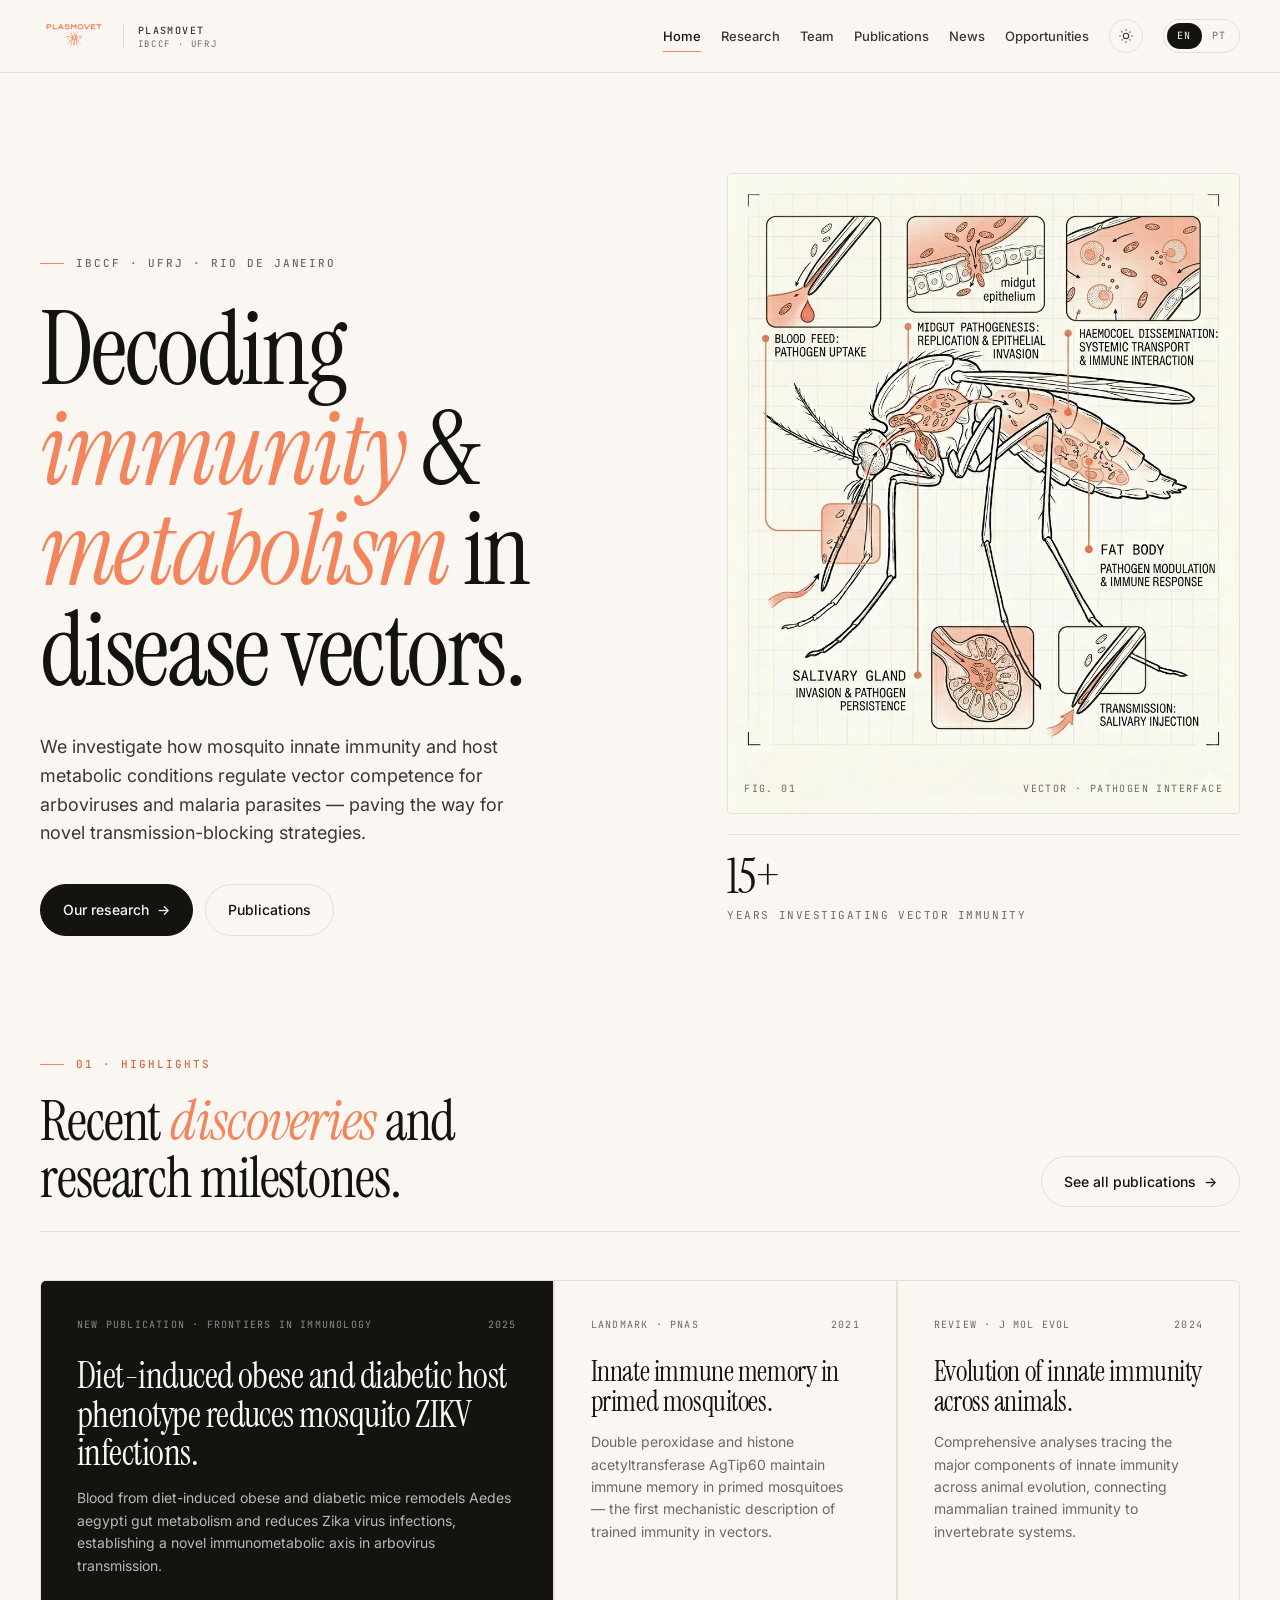
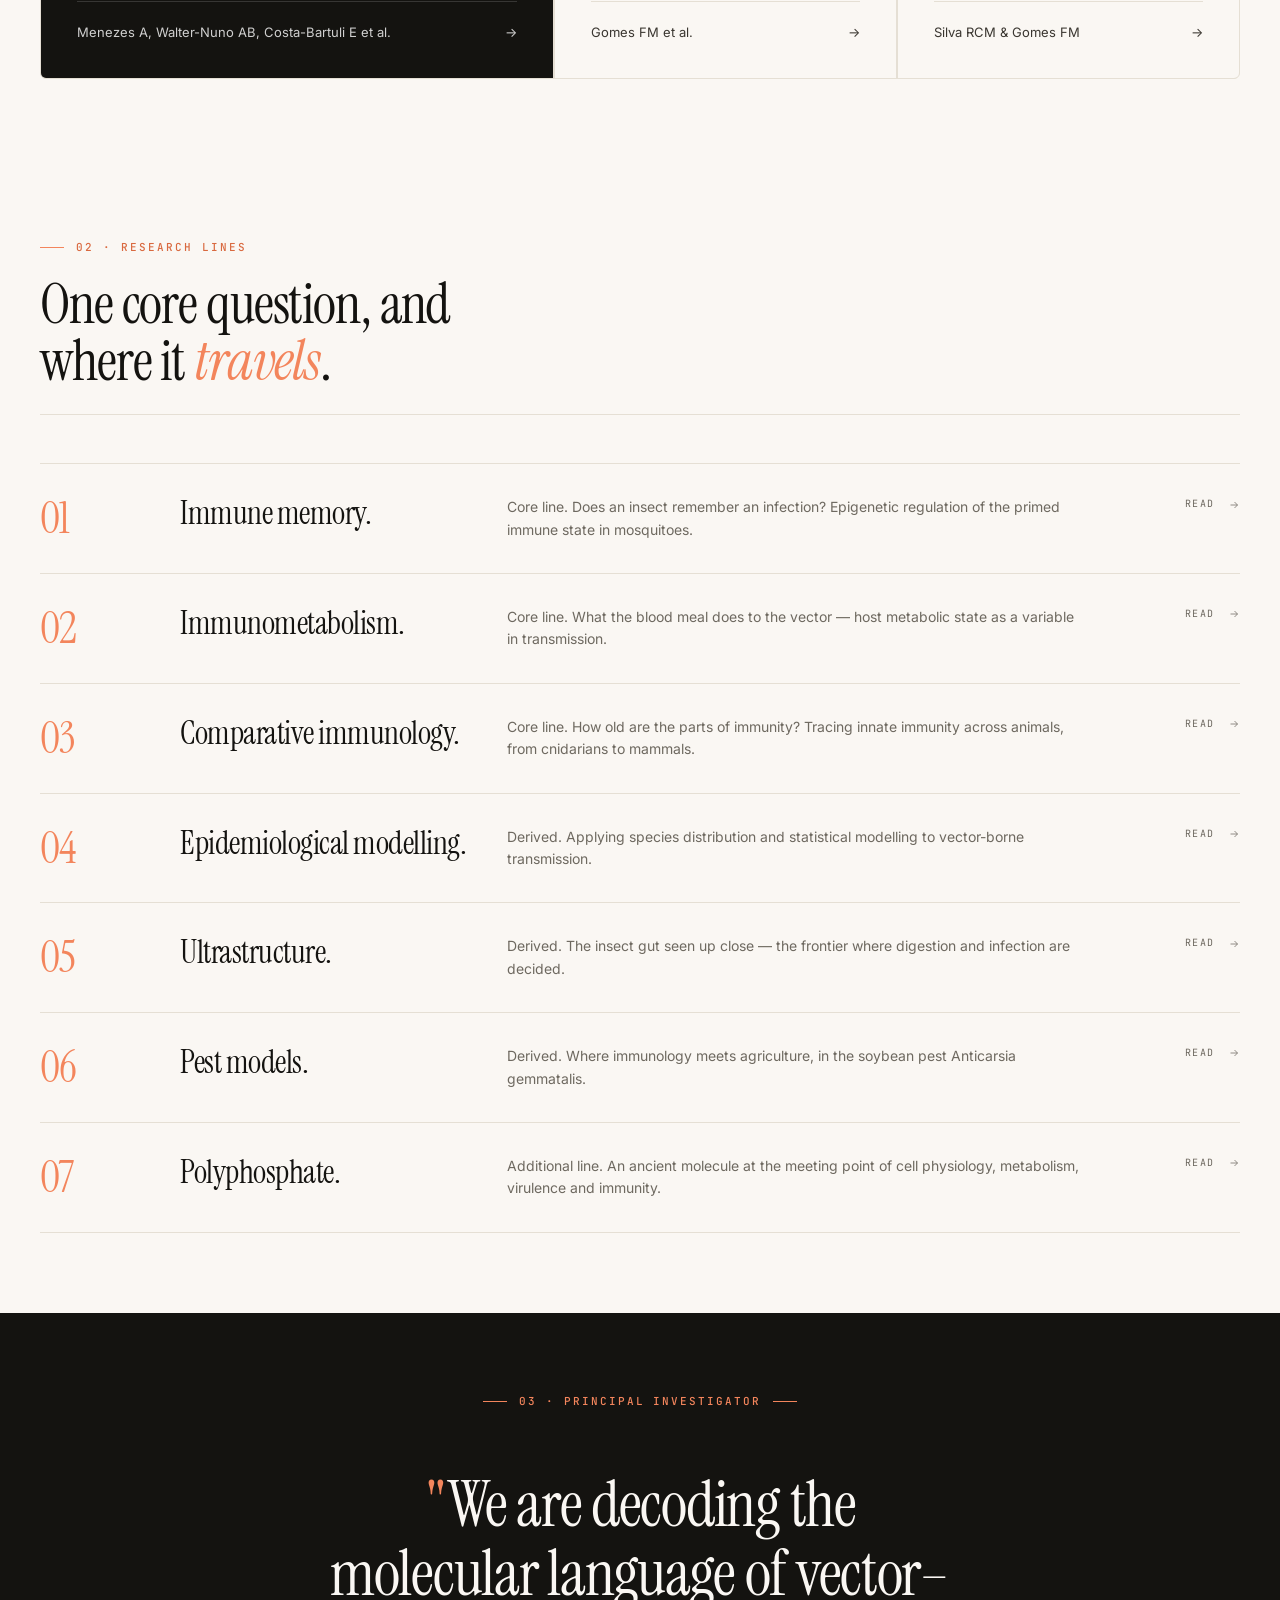
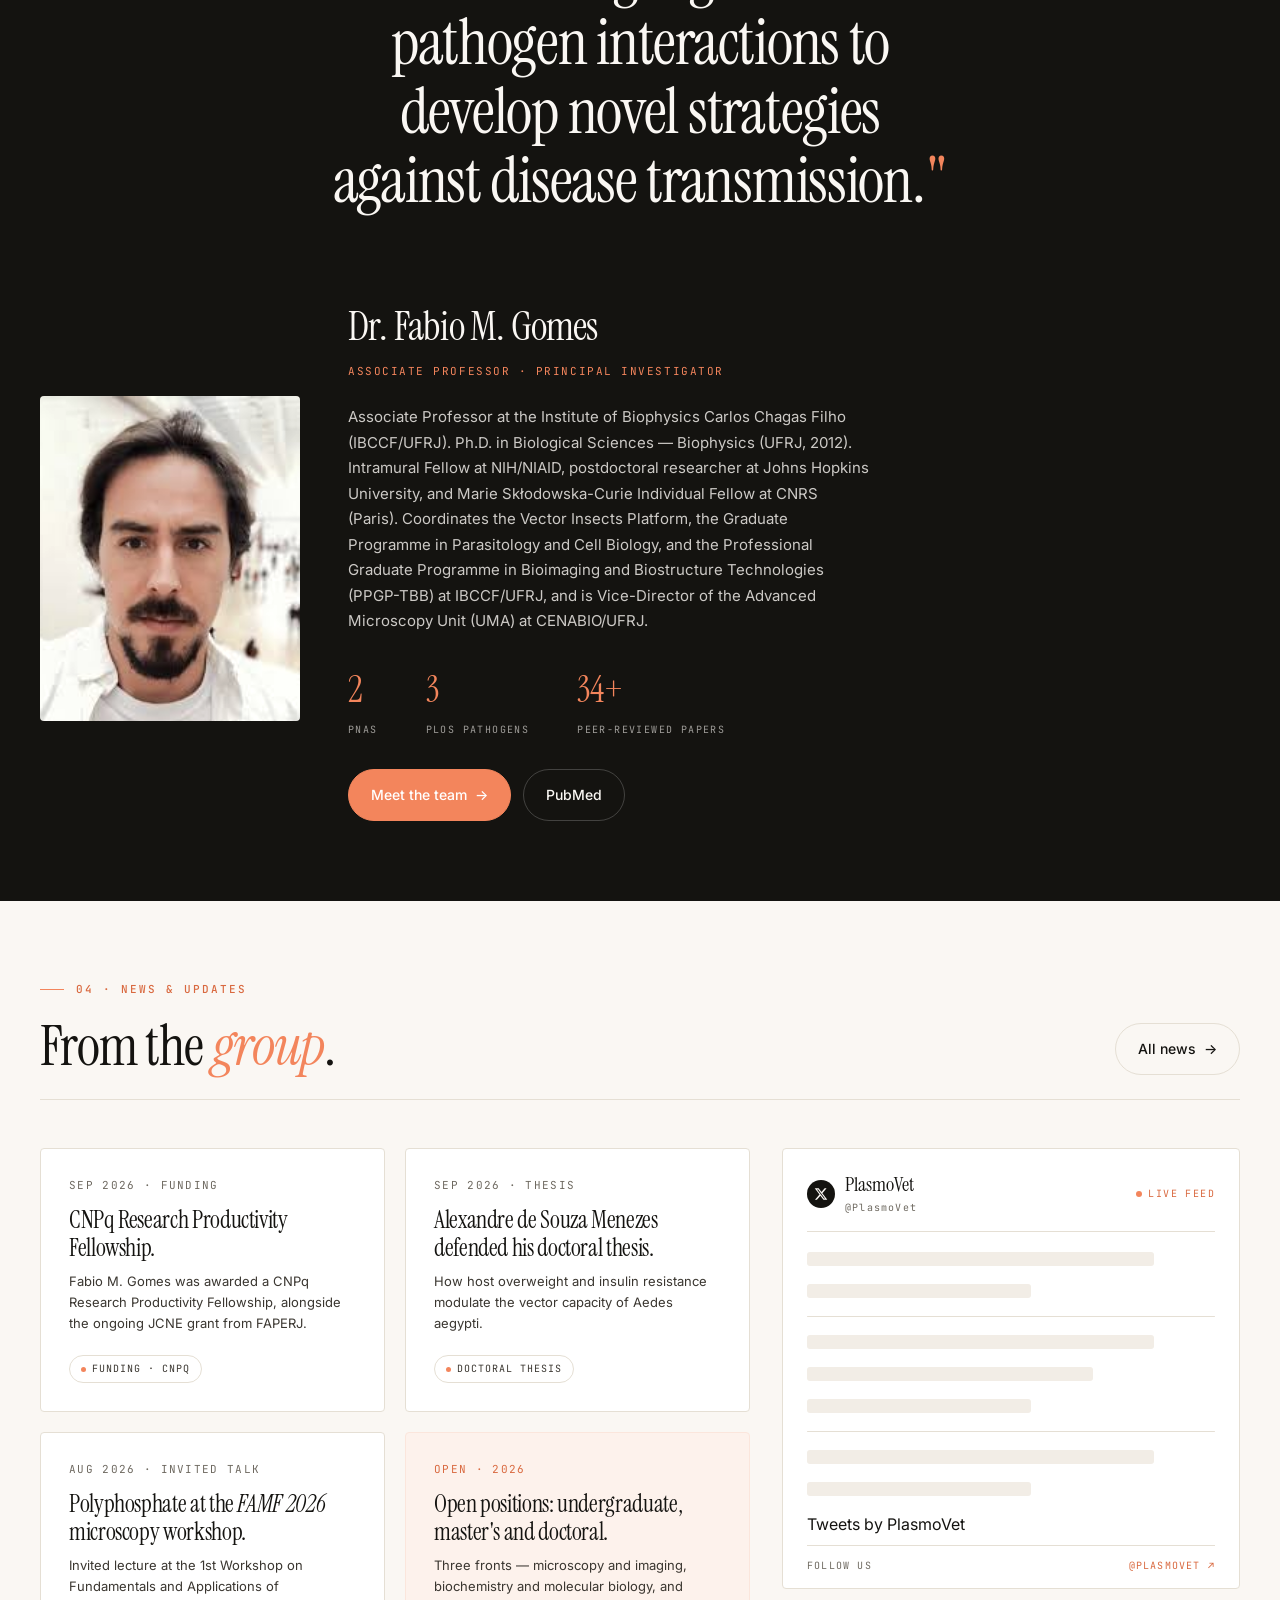
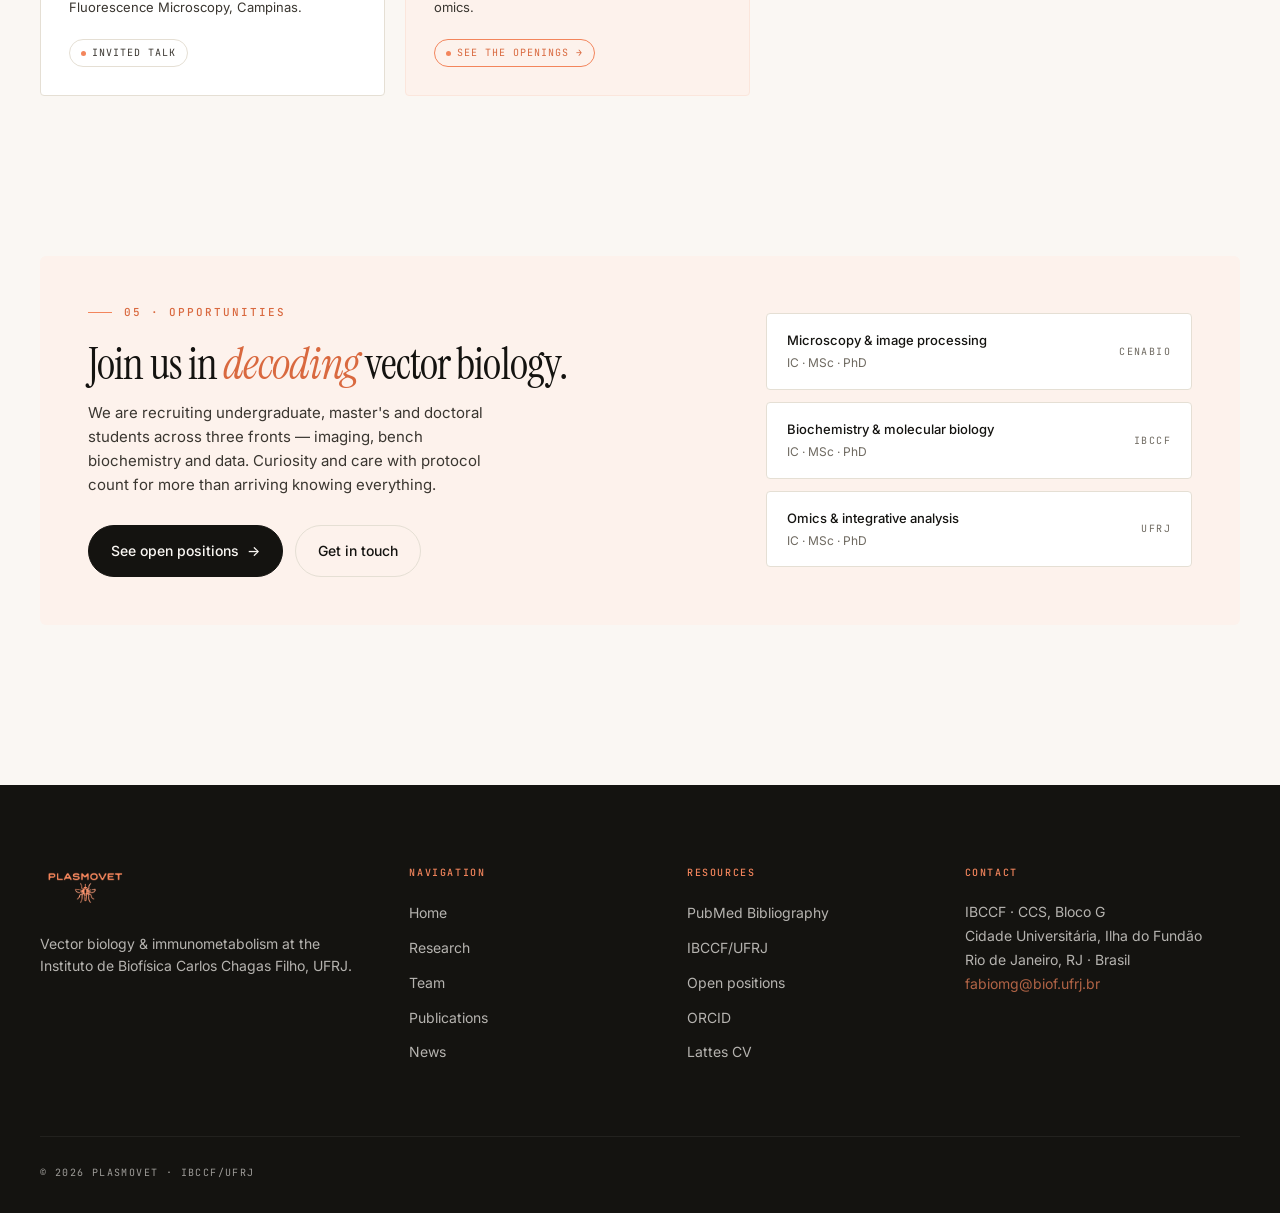
==== commit d6517142: "Team: Alexandre de Souza Menezes defended his PhD and moves to alumni News and home card switch to t" ====
--- a/index.html
+++ b/index.html
@@ -445,7 +445,7 @@
           </article>
           <article class="news-card">
             <div class="date" data-i18n-en="Sep 2026 · Thesis" data-i18n-pt="Set 2026 · Tese">Sep 2026 · Thesis</div>
-            <h4 data-i18n-html data-i18n-en="Alexandre de Souza Menezes defends his doctoral thesis." data-i18n-pt="Alexandre de Souza Menezes defende sua tese de doutorado.">Alexandre de Souza Menezes defends his doctoral thesis.</h4>
+            <h4 data-i18n-html data-i18n-en="Alexandre de Souza Menezes defended his doctoral thesis." data-i18n-pt="Alexandre de Souza Menezes defendeu sua tese de doutorado.">Alexandre de Souza Menezes defended his doctoral thesis.</h4>
             <p data-i18n-en="How host overweight and insulin resistance modulate the vector capacity of Aedes aegypti."
                data-i18n-pt="Como sobrepeso e resistência à insulina do hospedeiro modulam a capacidade vetorial de Aedes aegypti.">How host overweight and insulin resistance modulate the vector capacity of Aedes aegypti.</p>
             <div class="tag-row"><span class="chip"><span class="chip-dot"></span><span data-i18n-en="Doctoral thesis" data-i18n-pt="Tese de doutorado">Doctoral thesis</span></span></div>
